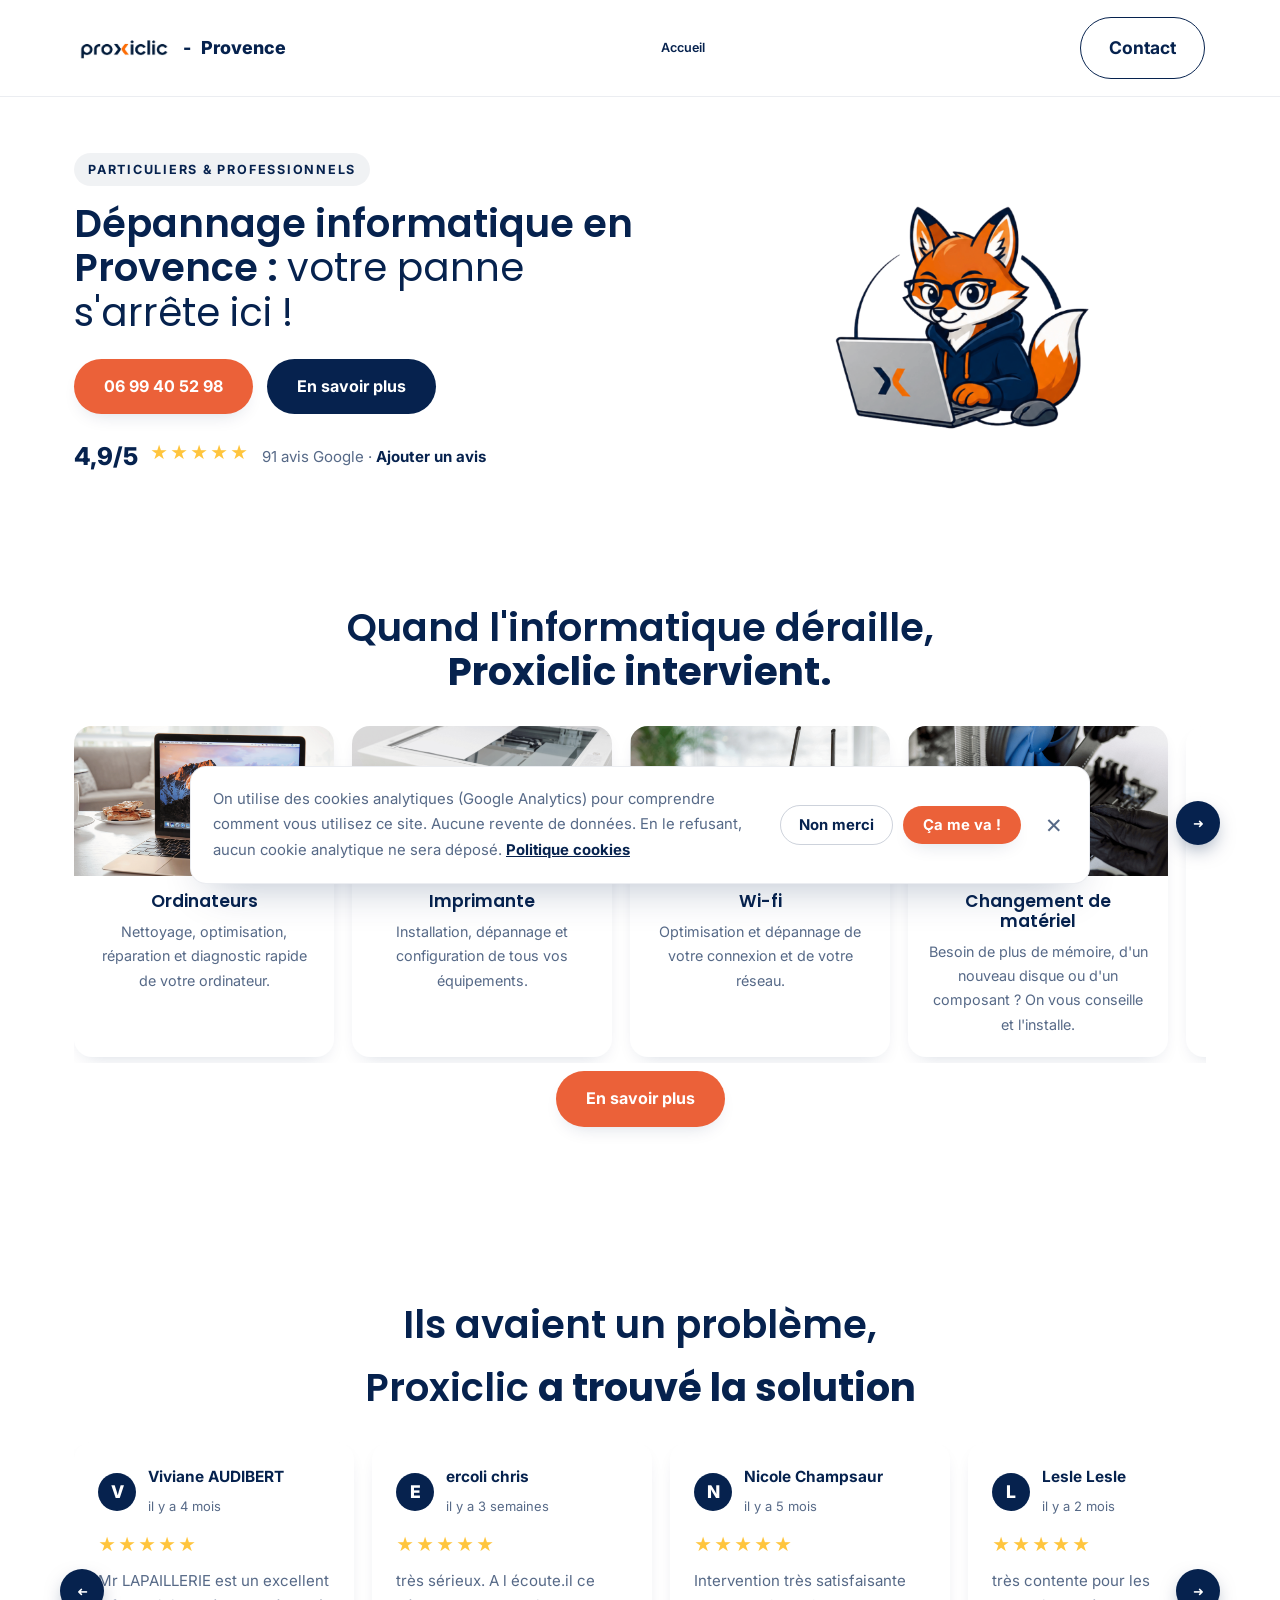
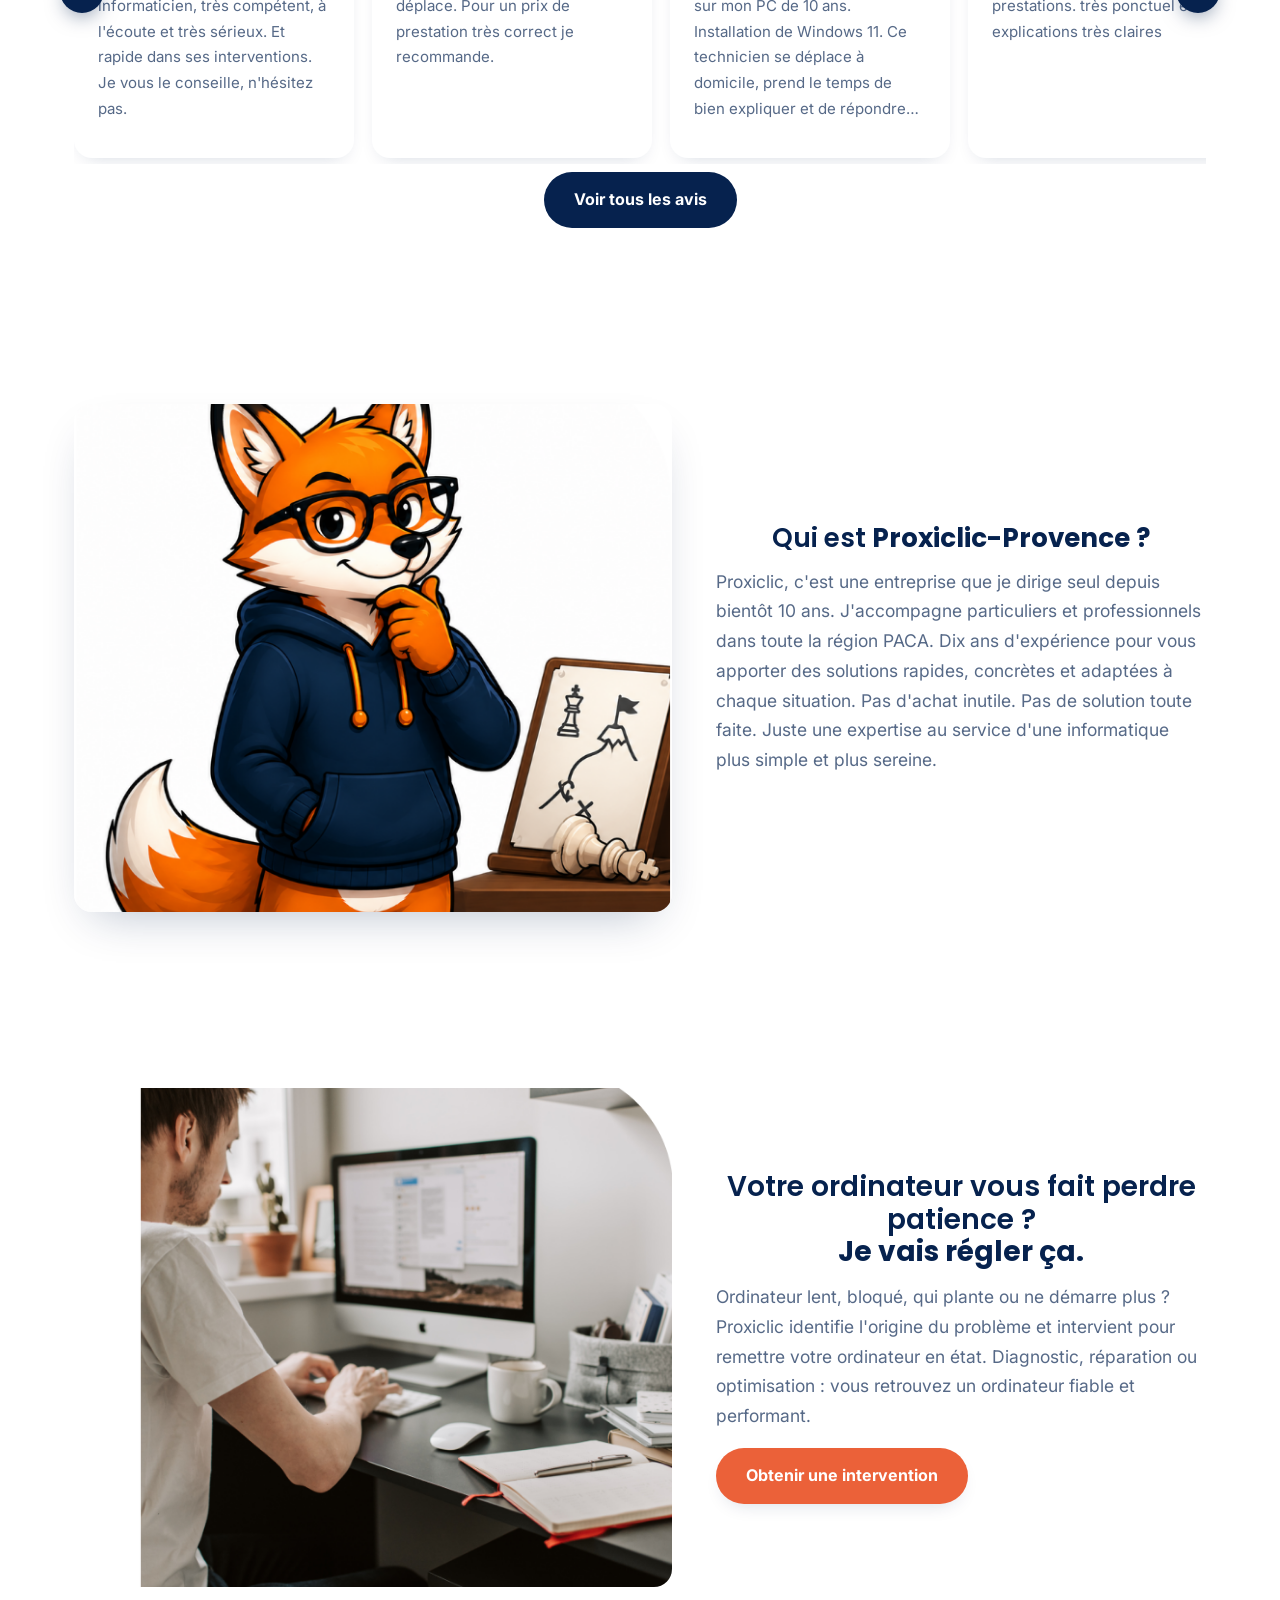
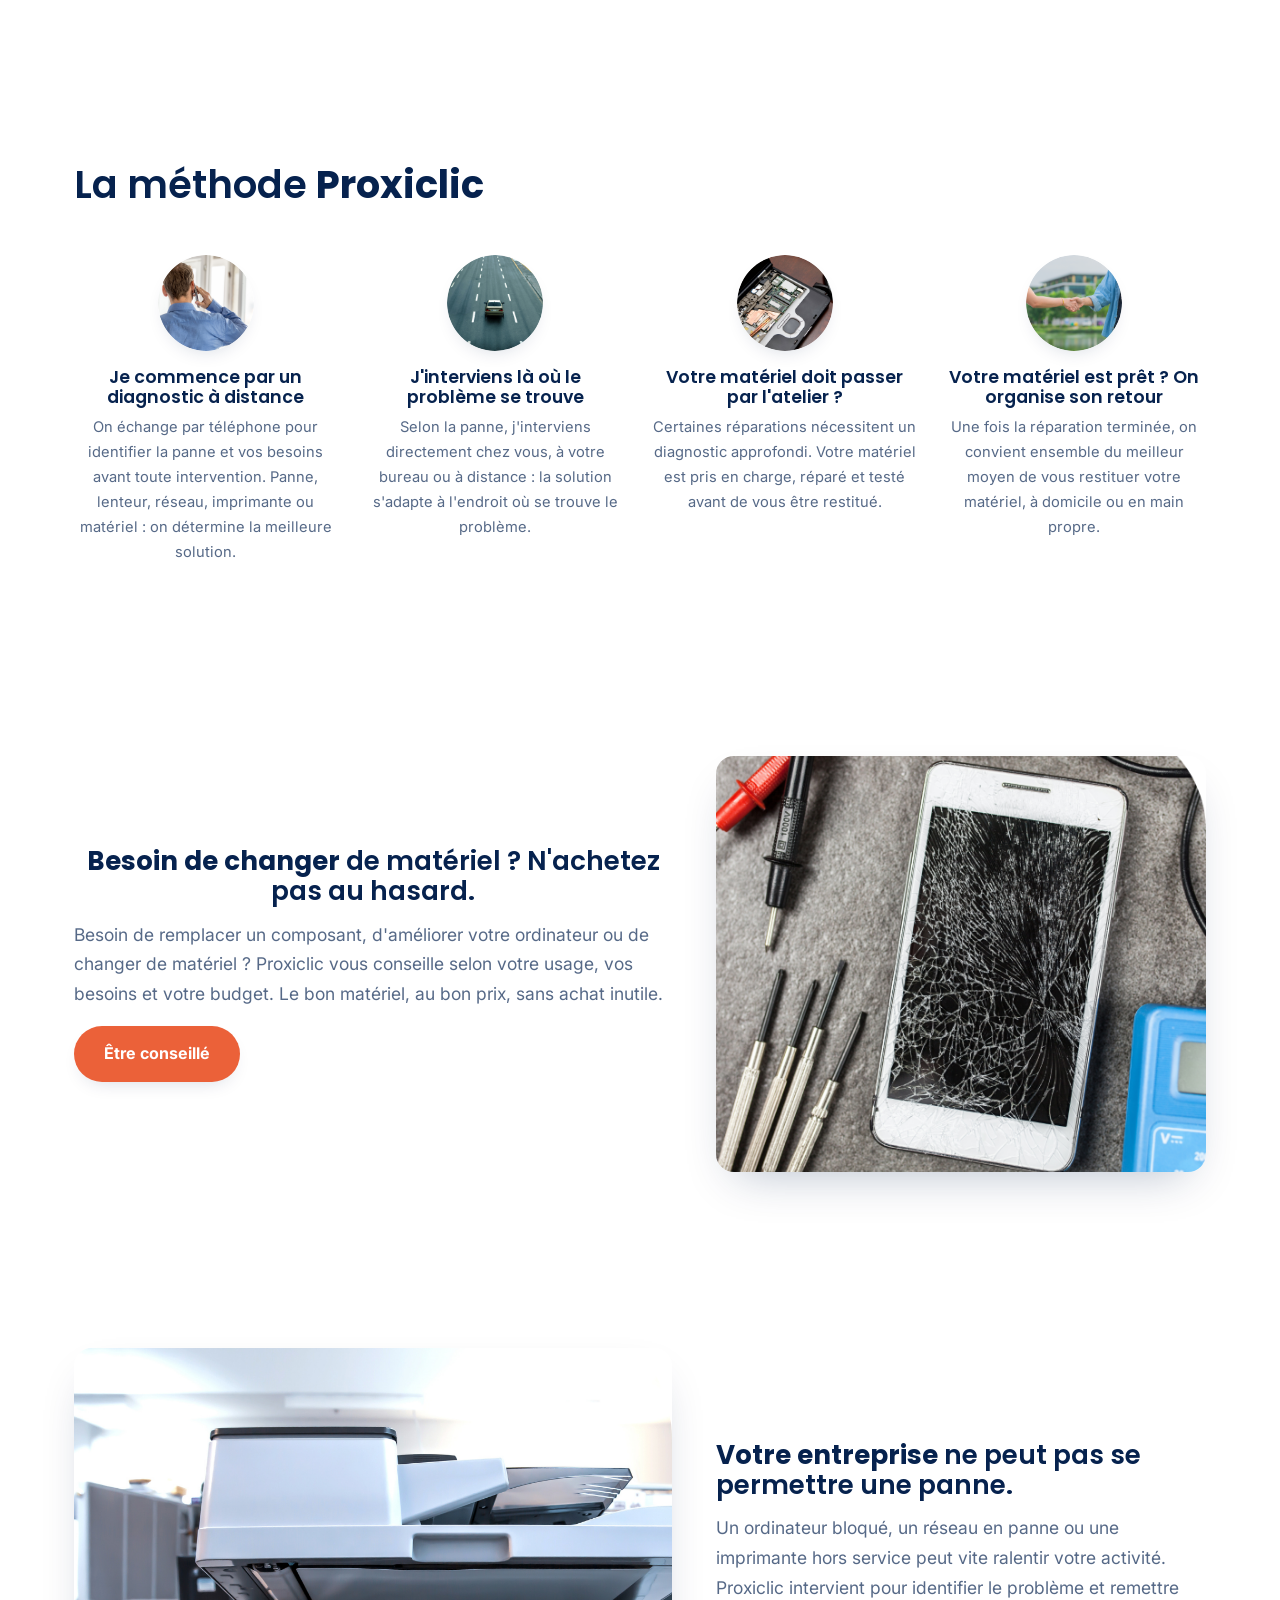
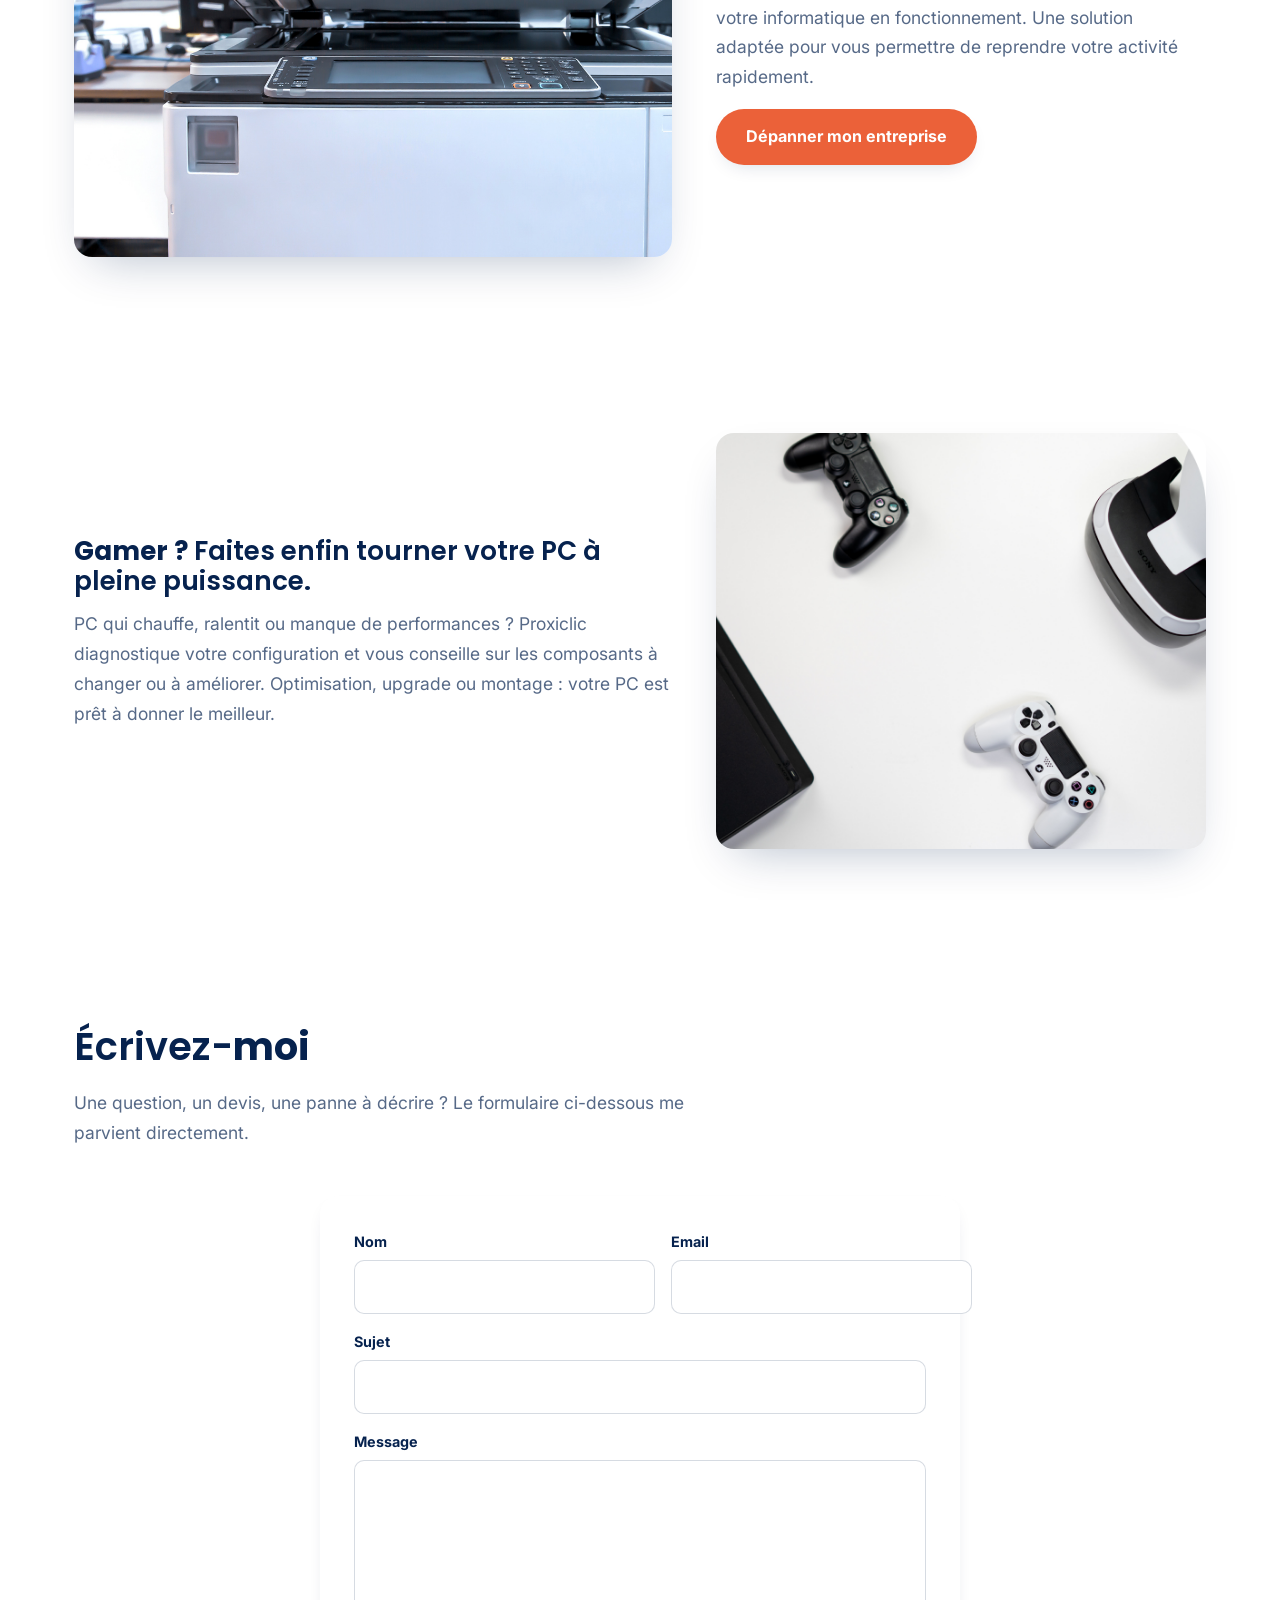
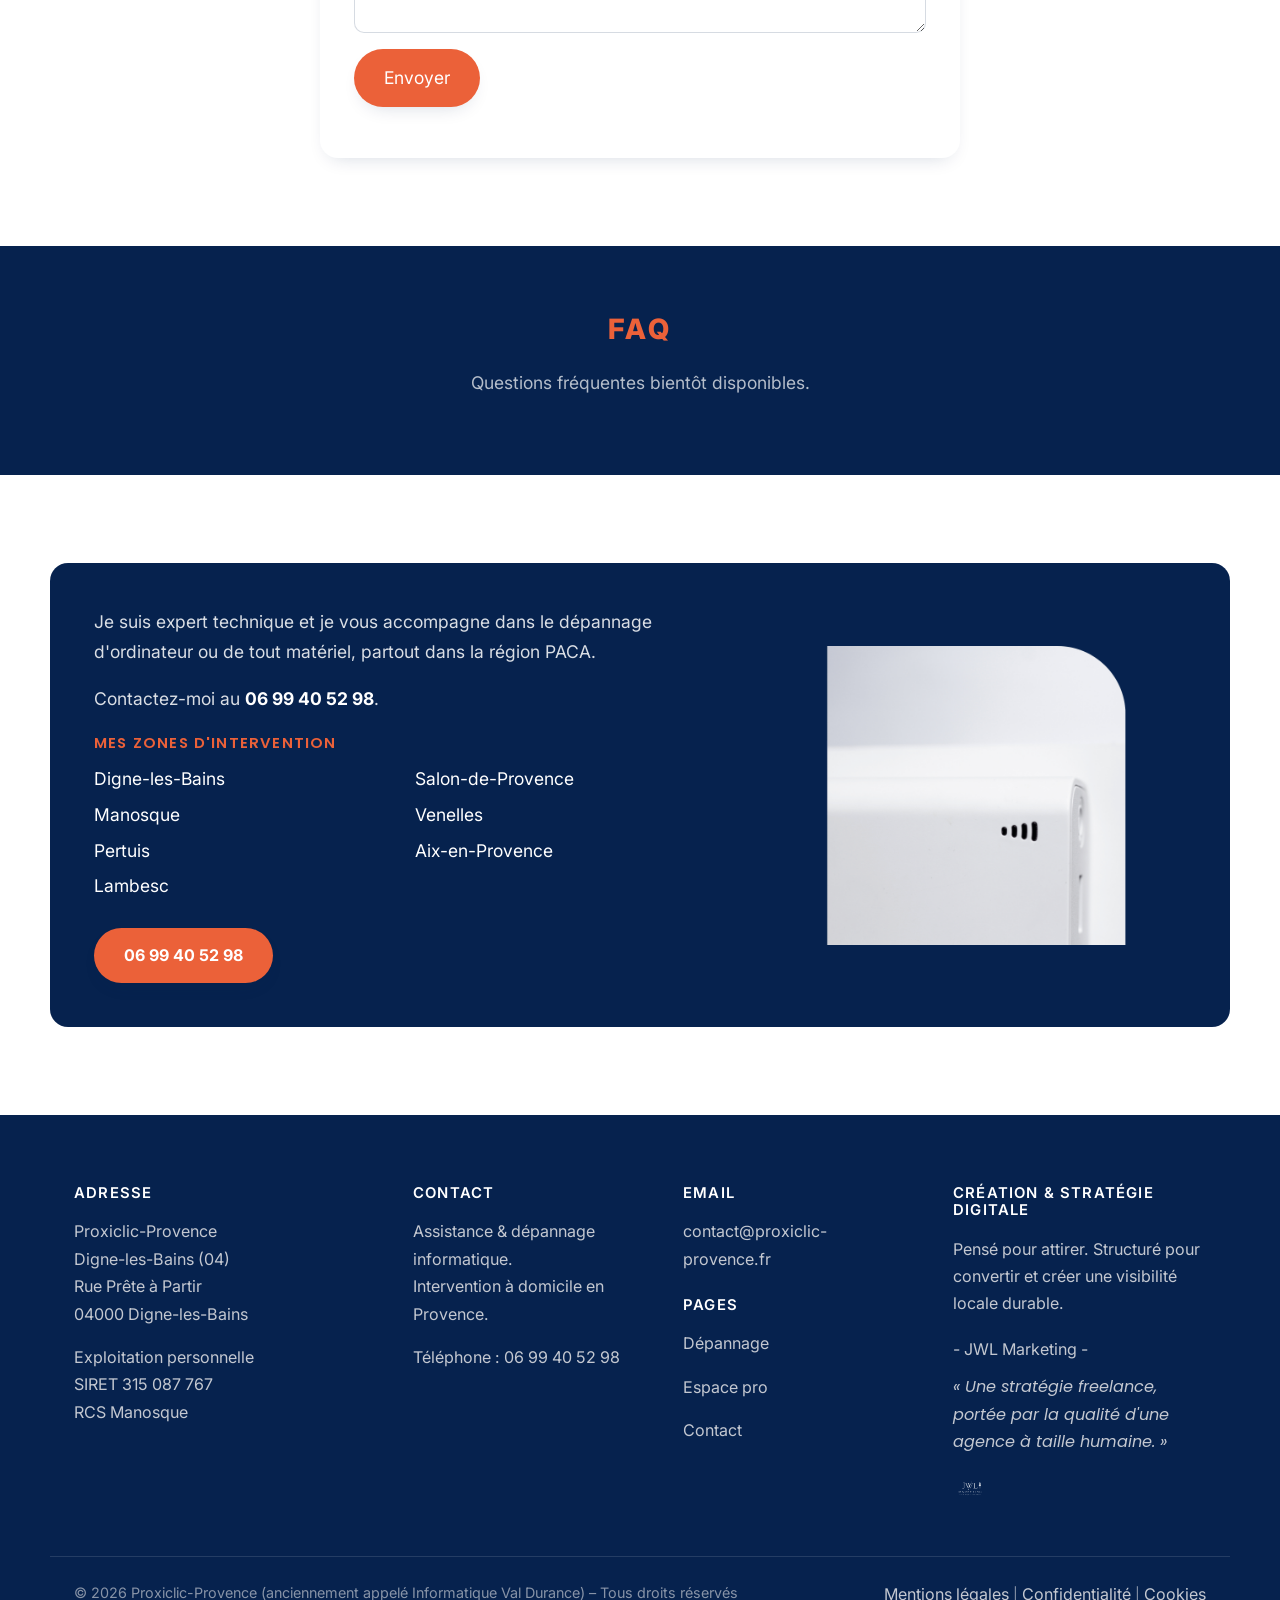
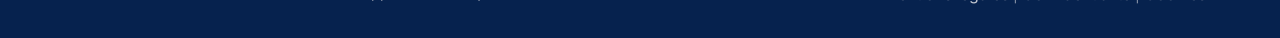
==== index.html @ d2b950e1 "Corrige les balises center/stong cassees en CSS valide, garde le centrage voulu, centre le titre ser" ====
<!doctype html>
<html lang="fr">
<head>
<meta charset="UTF-8">
<meta name="viewport" content="width=device-width, initial-scale=1">
<base href="/">
<title>Proxiclic-Provence | Assistance & dépannage informatique à Digne-les-Bains (04)</title>
<meta name="description" content="Assistance informatique à domicile à Digne-les-Bains et dans les Alpes-de-Haute-Provence. Dépannage, maintenance, sécurité et accompagnement pour particuliers, seniors et professionnels.">
<link rel="canonical" href="https://www.proxiclic-provence.fr/">
<link rel="icon" href="assets/images/logo.webp">
<link rel="stylesheet" href="assets/css/style.css?v=8">
<meta property="og:title" content="Proxiclic-Provence — Assistance informatique à domicile, Digne-les-Bains">
<meta property="og:description" content="Dépannage, maintenance, sécurité numérique et accompagnement informatique à domicile en Alpes-de-Haute-Provence.">
<meta property="og:type" content="website">
<meta property="og:image" content="https://www.proxiclic-provence.fr/assets/images/assistance-informatique-digne-les-bains-1.png">
<script type="application/ld+json">
{
  "@context": "https://schema.org",
  "@type": "LocalBusiness",
  "name": "Proxiclic-Provence",
  "image": "https://www.proxiclic-provence.fr/assets/images/proxixli-logo-digne-les-bains.jpeg",
  "telephone": "+33699405298",
  "email": "contact@proxiclic-provence.fr",
  "address": {
    "@type": "PostalAddress",
    "streetAddress": "Rue Prête à Partir",
    "addressLocality": "Digne-les-Bains",
    "postalCode": "04000",
    "addressCountry": "FR"
  },
  "areaServed": ["Digne-les-Bains", "Manosque", "Pertuis", "Lambesc", "Salon-de-Provence", "Venelles", "Aix-en-Provence"],
  "priceRange": "€€",
  "url": "https://www.proxiclic-provence.fr/"
}
</script>
</head>
<body>

<header class="site-header header-minimal">
  <div class="bar">
    <a href="" class="brand">
      <img src="assets/images/proxixli-logo-digne-les-bains.jpeg" alt="Logo Proxiclic-Provence">
      <span> - </span>
      <span>Provence</span>
    </a>
    <nav class="main-nav">
      <a href="">Accueil</a>
    </nav>
    <div class="header-actions">
      <a href="/#contact" class="btn btn-outline">Contact</a>
      <button class="nav-toggle" aria-label="Ouvrir le menu" aria-expanded="false">☰</button>
    </div>
  </div>
</header>

<main>

  <!-- ===== HERO ===== -->
  <section class="hero-nouveau">
    <div class="container hero-grid-v2">
      <div>
        <span class="eyebrow">Particuliers & Professionnels</span>
        <h1>Dépannage informatique en Provence : <span class="poids-leger">votre panne s'arrête ici !</span></h1>
        <div class="hero-actions-v2">
          <a href="tel:0699405298" class="btn-orange">06 99 40 52 98</a>
          <a href="#services" class="btn-marine">En savoir plus</a>
        </div>
        <div class="avis-note avis-note-hero">
          <span class="avis-note-chiffre">4,9/5</span>
          <span class="avis-etoiles">★★★★★</span>
          <span class="avis-note-detail">91 avis Google · <a href="http://licence.jwl-marketing.fr/api/temp/proxiclic/redirects/gmb/" target="_blank" rel="noopener">Ajouter un avis</a></span>
        </div>
      </div>
      <div class="hero-mascotte">
        <img src="assets/images/mascotte-renard.png" alt="Mascotte Proxiclic-Provence, votre assistant informatique">
      </div>
    </div>
  </section>

  <!-- ===== SERVICES SLIDER ===== -->
  <section class="section" id="services">
    <div class="container">
      <div class="section-head section-head-centre">
        <h2>Quand l'informatique déraille,<br><strong>Proxiclic intervient.</strong></h2>
      </div>
      <div class="services-slider-wrap">
        <div class="services-slider" id="servicesSlider">
          <div class="service-card">
            <img src="assets/images/service-ordinateurs.png" alt="Réparation d'ordinateurs">
            <div class="service-card-body">
              <h3>Ordinateurs</h3>
              <p>Nettoyage, optimisation, réparation et diagnostic rapide de votre ordinateur.</p>
            </div>
          </div>
          <div class="service-card">
            <img src="assets/images/service-imprimante.png" alt="Installation d'imprimante">
            <div class="service-card-body">
              <h3>Imprimante</h3>
              <p>Installation, dépannage et configuration de tous vos équipements.</p>
            </div>
          </div>
          <div class="service-card">
            <img src="assets/images/service-wifi.png" alt="Configuration Wifi">
            <div class="service-card-body">
              <h3>Wi-fi</h3>
              <p>Optimisation et dépannage de votre connexion et de votre réseau.</p>
            </div>
          </div>
          <div class="service-card">
            <img src="assets/images/service-changement-materiel.png" alt="Changement de composants">
            <div class="service-card-body">
              <h3>Changement de matériel</h3>
              <p>Besoin de plus de mémoire, d'un nouveau disque ou d'un composant ? On vous conseille et l'installe.</p>
            </div>
          </div>
          <div class="service-card">
            <img src="assets/images/service-vente-materiel.png" alt="Vente de matériel">
            <div class="service-card-body">
              <h3>Vente de matériel</h3>
              <p>PC prêts à l'emploi ou configurations sur mesure selon vos besoins et votre budget.</p>
            </div>
          </div>
          <div class="service-card">
            <img src="assets/images/service-maintenance.png" alt="Maintenance informatique">
            <div class="service-card-body">
              <h3>Maintenance</h3>
              <p>Assistance rapide à distance ou à domicile pour sécuriser et gérer vos équipements.</p>
            </div>
          </div>
        </div>
        <button class="slider-arrow next" type="button" aria-label="Voir plus de services">➜</button>
      </div>
      <div class="section-cta-centre">
        <a href="/#contact" class="btn-orange">En savoir plus</a>
      </div>
    </div>
  </section>

  <!-- ===== AVIS GOOGLE ===== -->
  <section class="section alt">
    <div class="container">
      <div class="section-head section-head-centre">
        <h2>Ils avaient un problème,</h2>
        <h2>Proxiclic <strong>a trouvé la solution</strong></h2>
      </div>
      <div class="avis-slider-wrap">
        <button class="avis-arrow prev" type="button" aria-label="Avis précédents">➜</button>
        <div class="avis-slider" id="avisSlider">
          <div class="avis-card">
            <div class="avis-entete">
              <div class="avis-avatar">V</div>
              <div><strong>Viviane AUDIBERT</strong><span>il y a 4 mois</span></div>
            </div>
            <div class="avis-etoiles">★★★★★</div>
<p>Mr LAPAILLERIE est un excellent informaticien, très compétent, à l'écoute et très sérieux. Et rapide dans ses interventions. Je vous le conseille, n'hésitez pas.</p>
          </div>
          <div class="avis-card">
            <div class="avis-entete">
              <div class="avis-avatar">E</div>
              <div><strong>ercoli chris</strong><span>il y a 3 semaines</span></div>
            </div>
            <div class="avis-etoiles">★★★★★</div>
<p>très sérieux. A l écoute.il ce déplace. Pour un prix de prestation très correct je recommande.</p>
          </div>
          <div class="avis-card">
            <div class="avis-entete">
              <div class="avis-avatar">N</div>
              <div><strong>Nicole Champsaur</strong><span>il y a 5 mois</span></div>
            </div>
            <div class="avis-etoiles">★★★★★</div>
<p>Intervention très satisfaisante sur mon PC de 10 ans. Installation de Windows 11. Ce technicien se déplace à domicile, prend le temps de bien expliquer et de répondre avec amabilité à toutes les questions posées.</p>
          </div>
          <div class="avis-card">
            <div class="avis-entete">
              <div class="avis-avatar">L</div>
              <div><strong>Lesle Lesle</strong><span>il y a 2 mois</span></div>
            </div>
            <div class="avis-etoiles">★★★★★</div>
<p>très contente pour les prestations. très ponctuel et les explications très claires</p>
          </div>
          <div class="avis-card">
            <div class="avis-entete">
              <div class="avis-avatar">M</div>
              <div><strong>mariaud bernard</strong><span>il y a 8 mois</span></div>
            </div>
            <div class="avis-etoiles">★★★★☆</div>
<p>Intervention rapide suite à mon appel pour transférer les informations de notre ancien ordinateur sur le nouveau. A l'écoute sur nos questions avec des réponses simples. Efficacité et gentillesse. Merci</p>
          </div>
          <div class="avis-card">
            <div class="avis-entete">
              <div class="avis-avatar">K</div>
              <div><strong>Kathy Laurence</strong><span>il y a 10 mois</span></div>
            </div>
            <div class="avis-etoiles">★★★★★</div>
<p>Excellent informaticien qui a libéré mon ordinateur tellement plein qu'il ne fonctionnait plus !</p>
          </div>
          <div class="avis-card">
            <div class="avis-entete">
              <div class="avis-avatar">P</div>
              <div><strong>Patricia Landolfini</strong><span>il y a 10 mois</span></div>
            </div>
            <div class="avis-etoiles">★★★★★</div>
<p>Personne aimable, calme et efficace. A l'écoute, qui prend le temps d'expliquer</p>
          </div>
          <div class="avis-card">
            <div class="avis-entete">
              <div class="avis-avatar">V</div>
              <div><strong>Viviane Sappa</strong><span>il y a un an</span></div>
            </div>
            <div class="avis-etoiles">★★★★★</div>
<p>Technicien sans aucun doute. Personne très sérieuse qui a solutionné mon problème dans la semaine surtout en n'étant pas sur Digne. Après reprise du matériel</p>
          </div>
          <div class="avis-card">
            <div class="avis-entete">
              <div class="avis-avatar">P</div>
              <div><strong>patrick agli</strong><span>il y a 2 mois</span></div>
            </div>
            <div class="avis-etoiles">★★★★★</div>
<p>Toujours réactif à la vitesse du net y compris pour de l'impossible MERCI</p>
          </div>
          <div class="avis-card">
            <div class="avis-entete">
              <div class="avis-avatar">D</div>
              <div><strong>Daniel LAMBLE</strong><span>il y a 6 mois</span></div>
            </div>
            <div class="avis-etoiles">★★★★★</div>
<p>Tres bon contact et competence je recommande cette entreprise</p>
          </div>
          <div class="avis-card">
            <div class="avis-entete">
              <div class="avis-avatar">C</div>
              <div><strong>claude bon</strong><span>il y a un an</span></div>
            </div>
            <div class="avis-etoiles">★★★★★</div>
<p>Vraiment très utile de connaître ce réparateur informatique. La reconfiguration parfaite de mon pc portable système et données m'a évité l'achat d'un appareil</p>
          </div>
          <div class="avis-card">
            <div class="avis-entete">
              <div class="avis-avatar">C</div>
              <div><strong>Christiane Dalzo</strong><span>il y a 9 mois</span></div>
            </div>
            <div class="avis-etoiles">★★★★★</div>
<p>Très bon technicien, sérieux, qui a réparé mon PC, et qui surtout sait expliquer de façon claire et simple le fonctionnement des applications. Je recommande</p>
          </div>
          <div class="avis-card">
            <div class="avis-entete">
              <div class="avis-avatar">C</div>
              <div><strong>Claude Gastinel</strong><span>il y a 10 mois</span></div>
            </div>
            <div class="avis-etoiles">★★★★★</div>
<p>ce technicien est une personne très sympathique, qui explique bien les choses et surtout qui arrive à trouver le problème que personne ne pouvait résoudre. Je recommande +++.</p>
          </div>
          <div class="avis-card">
            <div class="avis-entete">
              <div class="avis-avatar">C</div>
              <div><strong>Christian Gilbert</strong><span>il y a 11 mois</span></div>
            </div>
            <div class="avis-etoiles">★★★★★</div>
<p>Service personnalisé. Bien adapté à nos besoins/nos connaissances. Tarif compétitif. Délais normaux. Respect du calendrier établi lors de la 1er visite.</p>
          </div>
          <div class="avis-card">
            <div class="avis-entete">
              <div class="avis-avatar">P</div>
              <div><strong>Prat Nicolas</strong><span>il y a un an</span></div>
            </div>
            <div class="avis-etoiles">★★★★★</div>
<p>Intervention rapide. Personne agréable, rigoureuse et professionnelle. Intervention qui a permis de résoudre mon problème informatique. je recommande vivement ce professionnel.</p>
          </div>
          <div class="avis-card">
            <div class="avis-entete">
              <div class="avis-avatar">M</div>
              <div><strong>Monique Ferricelli</strong><span>il y a 7 mois</span></div>
            </div>
            <div class="avis-etoiles">★★★★★</div>
<p>tres bon tecnitien et tres serrieur je ne manquerai pas de rappeler des que j'ai besoin de ce monsieur pour mes dépanages</p>
          </div>
          <div class="avis-card">
            <div class="avis-entete">
              <div class="avis-avatar">C</div>
              <div><strong>COEUR LAVANDE</strong><span>il y a 2 ans</span></div>
            </div>
            <div class="avis-etoiles">★★★★★</div>
<p>Un commerçant local très disponible envers ses clients. Nous sommes très heureux de pouvoir travailler avec cette entreprise.</p>
          </div>
          <div class="avis-card">
            <div class="avis-entete">
              <div class="avis-avatar">P</div>
              <div><strong>Pierre C</strong><span>il y a un an</span></div>
            </div>
            <div class="avis-etoiles">★★★★★</div>
<p>M. Lapaillerie m'a secouru avec célérité bien que j'habite à quelque distance de Digne, à la montagne. Je n'hésiterai pas à faire à nouveau appel à lui si la</p>
          </div>
          <div class="avis-card">
            <div class="avis-entete">
              <div class="avis-avatar">L</div>
              <div><strong>laetitia ben</strong><span>il y a 2 ans</span></div>
            </div>
            <div class="avis-etoiles">★★★★★</div>
<p>Nous sommes entièrement satisfaits d'avoir fait appel à cette entreprise, en la personne de Mr. Lapaillerie D. Sa prestation a été rapide, efficace, répondant</p>
          </div>
          <div class="avis-card">
            <div class="avis-entete">
              <div class="avis-avatar">H</div>
              <div><strong>Henri Damia</strong><span>il y a 5 ans</span></div>
            </div>
            <div class="avis-etoiles">★★★★★</div>
<p>Professionnel réactif, compétent et rapide dans ses interventions. Il suit son dossier jusqu'au bout. Ses explications sont claires, efficaces.</p>
          </div>
          <div class="avis-card">
            <div class="avis-entete">
              <div class="avis-avatar">J</div>
              <div><strong>Joelle Autheman</strong><span>il y a 9 mois</span></div>
            </div>
            <div class="avis-etoiles">★★★★★</div>
<p>Très bon informaticien calme efficace a l'écoute ayant a cœur de solutionner le problème je recommande</p>
          </div>
          <div class="avis-card">
            <div class="avis-entete">
              <div class="avis-avatar">V</div>
              <div><strong>Vivi</strong><span>il y a un an</span></div>
            </div>
            <div class="avis-etoiles">★★★★★</div>
<p>Explications claires et précises pour la mise en service de mon ordinateur, je suis satisfaite de l'intervention, il a su répondre à mes questions avec professionnalisme, je conseille sans problème.</p>
          </div>
          <div class="avis-card">
            <div class="avis-entete">
              <div class="avis-avatar">G</div>
              <div><strong>Gael Castelin</strong><span>il y a un an</span></div>
            </div>
            <div class="avis-etoiles">★★★★★</div>
<p>Personne ayant le cœur de vous secourir avant toute chose, honnête et droit. Agréable, très sérieux à la fois. Du bonheur.</p>
          </div>
          <div class="avis-card">
            <div class="avis-entete">
              <div class="avis-avatar">H</div>
              <div><strong>Helene Gastaud</strong><span>il y a 2 ans</span></div>
            </div>
            <div class="avis-etoiles">★★★★★</div>
<p>Monsieur LAPAILLERIE est de très bon conseil et a cherché la meilleur solution pour remettre en marche mon ordinateur fixe même si il était dépassé. Le travail</p>
          </div>
          <div class="avis-card">
            <div class="avis-entete">
              <div class="avis-avatar">D</div>
              <div><strong>denis bonifay</strong><span>il y a 3 ans</span></div>
            </div>
            <div class="avis-etoiles">★★★★★</div>
<p>C'est clair, précis et ce monsieur est très réactif; On apprécie d'autant plus que lorsque on fait appel à ses services c'est que nous sommes dans la galère. J'ai fait appel à ses services plusieurs fois et je n'ai jamais été déçu.</p>
          </div>
          <div class="avis-card">
            <div class="avis-entete">
              <div class="avis-avatar">A</div>
              <div><strong>annie desquiret</strong><span>il y a 3 ans</span></div>
            </div>
            <div class="avis-etoiles">★★★★★</div>
<p>très très sérieux et compétent. A l'écoute de nos problèmes et prend vraiment le temps pour nous expliquer. Un petit plus très sympa</p>
          </div>
          <div class="avis-card">
            <div class="avis-entete">
              <div class="avis-avatar">D</div>
              <div><strong>dominique richard</strong><span>il y a 2 ans</span></div>
            </div>
            <div class="avis-etoiles">★★★★★</div>
<p>personne à l'écoute et très compétente pour avoir remis Mon iMac : ordi Apple en état de marche malgré l'ancienneté</p>
          </div>
          <div class="avis-card">
            <div class="avis-entete">
              <div class="avis-avatar">Z</div>
              <div><strong>zoe rey</strong><span>il y a 2 ans</span></div>
            </div>
            <div class="avis-etoiles">★★★★★</div>
<p>Monsieur Lapaillerie est très sympathique et de bon conseil, répond rapidement et est s'adapte complètement à nous. Service très rapide et de bonne qualité, je recommande !</p>
          </div>
          <div class="avis-card">
            <div class="avis-entete">
              <div class="avis-avatar">M</div>
              <div><strong>Misschris</strong><span>il y a 2 ans</span></div>
            </div>
            <div class="avis-etoiles">★★★★★</div>
<p>bonjour, je suis ravie de la réparation de mon pc portable, monsieur lapaillerie Didier est très sérieux et honnête, rapide, prix raisonnable. je vous le recommande vivement.</p>
          </div>
          <div class="avis-card">
            <div class="avis-entete">
              <div class="avis-avatar">J</div>
              <div><strong>Jean-Marc Vasseur</strong><span>il y a 3 ans</span></div>
            </div>
            <div class="avis-etoiles">★★★★☆</div>
<p>Suite à une panne sur mon ordinateur packard bell, j'ai fait appel à informatique val durance. L'intervention a été rapide, efficace et professionnelle. j'ai pu</p>
          </div>
          <div class="avis-card">
            <div class="avis-entete">
              <div class="avis-avatar">C</div>
              <div><strong>C C</strong><span>il y a 4 ans</span></div>
            </div>
            <div class="avis-etoiles">★★★★☆</div>
<p>Très satisfaite de l'intervention, de l'achat et des conseils de ce prestataire qui a été très réactif et disponible afin de me permettre le remplacement de mon</p>
          </div>
          <div class="avis-card">
            <div class="avis-entete">
              <div class="avis-avatar">H</div>
              <div><strong>Hugo Zwinnen</strong><span>il y a 2 ans</span></div>
            </div>
            <div class="avis-etoiles">★★★★★</div>
<p>Enfin une explication claire, très utile. Je donne 9,9 sur 10 ! Pourquoi pas 10/10 ? Le 0,1 de moins, c'est parce que j'ai dû payer.</p>
          </div>
          <div class="avis-card">
            <div class="avis-entete">
              <div class="avis-avatar">C</div>
              <div><strong>Claude Ranchon</strong><span>il y a 4 ans</span></div>
            </div>
            <div class="avis-etoiles">★★★★★</div>
<p>M. Lapaillerie est intervenu en urgence sur un problème de box. Puis, sur ma demande, m'a conseillée pour mon ordinateur vieillissant qui ramait beaucoup. Dans</p>
          </div>
          <div class="avis-card">
            <div class="avis-entete">
              <div class="avis-avatar">A</div>
              <div><strong>André Poggio</strong><span>il y a un an</span></div>
            </div>
            <div class="avis-etoiles">★★★★★</div>
<p>intervention rapide, à l'écoute du client... je suis très satisfait d'avoir fait appel à M. Lapaillerie</p>
          </div>
          <div class="avis-card">
            <div class="avis-entete">
              <div class="avis-avatar">B</div>
              <div><strong>Bernard Nabot</strong><span>il y a 2 ans</span></div>
            </div>
            <div class="avis-etoiles">★★★★★</div>
<p>Ses qualités relationnelles indéniables, ses conseils éclairés et ses aptitudes à débloquer des situations difficiles font que je ne peux que me louer des services de Mr Lapaillerie</p>
          </div>
          <div class="avis-card">
            <div class="avis-entete">
              <div class="avis-avatar">L</div>
              <div><strong>Léna Sidhoum</strong><span>il y a 7 ans</span></div>
            </div>
            <div class="avis-etoiles">★★★★★</div>
<p>Dépannage rapide et efficace. Ce monsieur connaît très bien son métier en plus d'être sympathique. Je recommande vivement pour les particuliers et les pros.</p>
          </div>
          <div class="avis-card">
            <div class="avis-entete">
              <div class="avis-avatar">G</div>
              <div><strong>guillemin florian</strong><span>il y a 5 ans</span></div>
            </div>
            <div class="avis-etoiles">★★★★★</div>
<p>Bonjour j'ai eu a faire ce monsieur plusieurs fois pour 2 pc gamers ! au top au si bien au niveau qualité prix que pour le reste très gentil courtois prend le temps d'expliqué très réactive quand on a besoin ce monsieur au top je recommande 1000 fois</p>
          </div>
          <div class="avis-card">
            <div class="avis-entete">
              <div class="avis-avatar">H</div>
              <div><strong>Hubert GUILLOT</strong><span>il y a 2 ans</span></div>
            </div>
            <div class="avis-etoiles">★★★★★</div>
<p>M.LAPAILLERIE est très professionnel, a l'écoute de ses clients, disponible rapidement et pratique des prix corrects</p>
          </div>
          <div class="avis-card">
            <div class="avis-entete">
              <div class="avis-avatar">A</div>
              <div><strong>A2 Protect</strong><span>il y a 4 ans</span></div>
            </div>
            <div class="avis-etoiles">★★★★★</div>
<p>Excellente prise en charge, service de qualité et rapide ce qui est très appréciable pour un ordinateur à usage professionnel. Je recommande vivement.</p>
          </div>
          <div class="avis-card">
            <div class="avis-entete">
              <div class="avis-avatar">P</div>
              <div><strong>pat saf</strong><span>il y a 2 ans</span></div>
            </div>
            <div class="avis-etoiles">★★★★☆</div>
<p>Très bon informaticien, disponible très vite, très à l'écoute. Se déplace au domicile.</p>
          </div>
          <div class="avis-card">
            <div class="avis-entete">
              <div class="avis-avatar">C</div>
              <div><strong>claude bushing</strong><span>il y a 3 ans</span></div>
            </div>
            <div class="avis-etoiles">★★★★★</div>
<p>La mise au point de mon informatique a été très réussi les explications ont été accueillis très favorablement. Intervention des meilleurs.</p>
          </div>
          <div class="avis-card">
            <div class="avis-entete">
              <div class="avis-avatar">S</div>
              <div><strong>Simonne Buhot</strong><span>il y a un an</span></div>
            </div>
            <div class="avis-etoiles">★★★★★</div>
<p>Mr Lapaillerie est quelqu'un de très réactif et sérieux. Je recommande 👍</p>
          </div>
          <div class="avis-card">
            <div class="avis-entete">
              <div class="avis-avatar">A</div>
              <div><strong>Aurélien Miller</strong><span>il y a 4 ans</span></div>
            </div>
            <div class="avis-etoiles">★★★★★</div>
<p>Professionnel, rapide, à l'écoute, de très bon conseil et sympathique. Nous dirige très bien.</p>
          </div>
          <div class="avis-card">
            <div class="avis-entete">
              <div class="avis-avatar">R</div>
              <div><strong>Roselyne FITE</strong><span>il y a 4 ans</span></div>
            </div>
            <div class="avis-etoiles">★★★★★</div>
<p>Très professionnel, honnête, travail soigné et rapide. Prix très raisonnable. Qui plus est très sympathique.</p>
          </div>
          <div class="avis-card">
            <div class="avis-entete">
              <div class="avis-avatar">M</div>
              <div><strong>Monique Arbaud</strong><span>il y a 3 ans</span></div>
            </div>
            <div class="avis-etoiles">★★★★★</div>
<p>Très satisfaite. Compétence, amabilité, patience. Expérience de dépannage parfaite. Je recommande.</p>
          </div>
          <div class="avis-card">
            <div class="avis-entete">
              <div class="avis-avatar">M</div>
              <div><strong>Max Eymard</strong><span>il y a 4 ans</span></div>
            </div>
            <div class="avis-etoiles">★★★★★</div>
<p>Prise en charge rapide et efficace du problème informatique. Excellent contact et conseils avisés. Je recommande !</p>
          </div>
          <div class="avis-card">
            <div class="avis-entete">
              <div class="avis-avatar">M</div>
              <div><strong>marie-jose coulet</strong><span>il y a 2 ans</span></div>
            </div>
            <div class="avis-etoiles">★★★★★</div>
<p>dépannage rapide et consciencieux. conseils sur des applications non maîtrisées. bravo et merci.</p>
          </div>
          <div class="avis-card">
            <div class="avis-entete">
              <div class="avis-avatar">A</div>
              <div><strong>AYER Brigitte</strong><span>il y a 3 ans</span></div>
            </div>
            <div class="avis-etoiles">★★★★★</div>
<p>Prestation très satisfaisante. A l'écoute de vos besoins. Très bon conseilleur</p>
          </div>
          <div class="avis-card">
            <div class="avis-entete">
              <div class="avis-avatar">P</div>
              <div><strong>Pauline Vincent</strong><span>il y a 4 ans</span></div>
            </div>
            <div class="avis-etoiles">★★★★★</div>
<p>J'ai beaucoup apprécié son approche appropriée à ma pratique de bureautique. Pertinent, efficace et à l'écoute, je recommande ce professionnel.</p>
          </div>
          <div class="avis-card">
            <div class="avis-entete">
              <div class="avis-avatar">A</div>
              <div><strong>Alixia Szn</strong><span>il y a 5 ans</span></div>
            </div>
            <div class="avis-etoiles">★★★★★</div>
<p>Très bon informaticien, je le recommande fortement, très bon rapport qualité prix, et le plus il se déplace à domicile si vous n'avez pas le permis ou si vous pouvez pas vous déplacé</p>
          </div>
          <div class="avis-card">
            <div class="avis-entete">
              <div class="avis-avatar">P</div>
              <div><strong>Pierre Martin</strong><span>il y a 4 ans</span></div>
            </div>
            <div class="avis-etoiles">★★★★★</div>
<p>Excellent accueil. Intervention rapide à domicile. Professionnel compétant, efficace et sympathique.</p>
          </div>
          <div class="avis-card">
            <div class="avis-entete">
              <div class="avis-avatar">S</div>
              <div><strong>stephanie couchenet</strong><span>il y a 7 ans</span></div>
            </div>
            <div class="avis-etoiles">★★★★★</div>
<p>Personne très compétente et réactive pour mon dépannage informatique m'a remis a neuf mon ordi avec en prime pleins de petits conseils et astuces personne très pédagogue.</p>
          </div>
          <div class="avis-card">
            <div class="avis-entete">
              <div class="avis-avatar">L</div>
              <div><strong>Louis RANCHON</strong><span>il y a 4 ans</span></div>
            </div>
            <div class="avis-etoiles">★★★★★</div>
<p>Le matériel fourni correspond à mes attentes. J'ai eu toutes les réponses aux nombreuses questions que j'ai posées. je recommande vivement ce spécialiste</p>
          </div>
          <div class="avis-card">
            <div class="avis-entete">
              <div class="avis-avatar">J</div>
              <div><strong>Julie Cadiere</strong><span>il y a 4 ans</span></div>
            </div>
            <div class="avis-etoiles">★★★★★</div>
<p>Très sympa, sérieux, a l'écoute, réactif et disponible, je recommande vivement !</p>
          </div>
          <div class="avis-card">
            <div class="avis-entete">
              <div class="avis-avatar">S</div>
              <div><strong>Sonia Ruiz</strong><span>il y a 11 mois</span></div>
            </div>
            <div class="avis-etoiles">★★★★★</div>
<p>Efficace et sérieux, je recommande.</p>
          </div>
          <div class="avis-card">
            <div class="avis-entete">
              <div class="avis-avatar">A</div>
              <div><strong>Anne-Sophie BOBAN</strong><span>il y a 3 ans</span></div>
            </div>
            <div class="avis-etoiles">★★★★★</div>
<p>Réparateur au top. Disponible, serviable, compétent. Je recommande.</p>
          </div>
          <div class="avis-card">
            <div class="avis-entete">
              <div class="avis-avatar">L</div>
              <div><strong>Les Ailes Jarlandines Club ULM Saint-Auban 04</strong><span>il y a 2 ans</span></div>
            </div>
            <div class="avis-etoiles">★★★★★</div>
<p>Personne hyper compétente qui nous facilite l'accès maintenant indispensable à l'informatique</p>
          </div>
          <div class="avis-card">
            <div class="avis-entete">
              <div class="avis-avatar">R</div>
              <div><strong>Roland Grac</strong><span>il y a 3 ans</span></div>
            </div>
            <div class="avis-etoiles">★★★★★</div>
<p>personne compétente, très professionnelle et très agréable a recommander</p>
          </div>
          <div class="avis-card">
            <div class="avis-entete">
              <div class="avis-avatar">A</div>
              <div><strong>Alban Donatelli</strong><span>il y a 4 ans</span></div>
            </div>
            <div class="avis-etoiles">★★★★★</div>
<p>Rapide et efficace. M'a très bien expliqué ce qu'il avait fait et pourquoi. Nickel</p>
          </div>
          <div class="avis-card">
            <div class="avis-entete">
              <div class="avis-avatar">A</div>
              <div><strong>Annie Poggio</strong><span>il y a 2 ans</span></div>
            </div>
            <div class="avis-etoiles">★★★★★</div>
<p>Très compétent avec des prix raisonnables</p>
          </div>
          <div class="avis-card">
            <div class="avis-entete">
              <div class="avis-avatar">D</div>
              <div><strong>dominique dubois</strong><span>il y a 2 mois</span></div>
            </div>
            <div class="avis-etoiles">★★★★★</div>
<p>exelente reactivité, bon matériel à l'achat, zero surprise, tres proffessionnel</p>
          </div>
          <div class="avis-card">
            <div class="avis-entete">
              <div class="avis-avatar">C</div>
              <div><strong>carole Beaumard</strong><span>il y a 3 ans</span></div>
            </div>
            <div class="avis-etoiles">★★★★★</div>
<p>Un grand merci pour votre intervention rapide, votre pédagogie et votre gentillesse</p>
          </div>
          <div class="avis-card">
            <div class="avis-entete">
              <div class="avis-avatar">M</div>
              <div><strong>Monique Cubier</strong><span>il y a 2 ans</span></div>
            </div>
            <div class="avis-etoiles">★★★★★</div>
<p>Très bons conseils dépannage rapide bonne assistance pour la mise en route</p>
          </div>
          <div class="avis-card">
            <div class="avis-entete">
              <div class="avis-avatar">V</div>
              <div><strong>Valentin NGARBAROUM</strong><span>il y a 3 ans</span></div>
            </div>
            <div class="avis-etoiles">★★★★★</div>
<p>Disponibilité et rapidité Professionnalisme +++ contact agréable,</p>
          </div>
          <div class="avis-card">
            <div class="avis-entete">
              <div class="avis-avatar">C</div>
              <div><strong>CLAUDE Rouchon</strong><span>il y a un an</span></div>
            </div>
            <div class="avis-etoiles">★★★★★</div>
<p>TRES COMPETANT TRES SYMPATHIQUE</p>
          </div>
          <div class="avis-card">
            <div class="avis-entete">
              <div class="avis-avatar">J</div>
              <div><strong>Jean Francois Verdejo</strong><span>il y a 4 ans</span></div>
            </div>
            <div class="avis-etoiles">★★★★★</div>
<p>Grande compétence accueil sympathique grande disponibilité</p>
          </div>
          <div class="avis-card">
            <div class="avis-entete">
              <div class="avis-avatar">L</div>
              <div><strong>Lalie *</strong><span>il y a 4 ans</span></div>
            </div>
            <div class="avis-etoiles">★★★★★</div>
<p>Très réactif et compétent. A recommander en cas de problème informatique.</p>
          </div>
          <div class="avis-card">
            <div class="avis-entete">
              <div class="avis-avatar">S</div>
              <div><strong>Solveig Morch</strong><span>il y a 4 ans</span></div>
            </div>
            <div class="avis-etoiles">★★★★★</div>
<p>Intervention rapide et efficace..... de bons conseills et une aide précieuse.</p>
          </div>
          <div class="avis-card">
            <div class="avis-entete">
              <div class="avis-avatar">J</div>
              <div><strong>Joelle Baras</strong><span>il y a un an</span></div>
            </div>
            <div class="avis-etoiles">★★★★★</div>
<p>Très bien. M'a bien aidé</p>
          </div>
          <div class="avis-card">
            <div class="avis-entete">
              <div class="avis-avatar">J</div>
              <div><strong>Joelle Crespi</strong><span>il y a un an</span></div>
            </div>
            <div class="avis-etoiles">★★★★★</div>
<p>très bien attentif</p>
          </div>
          <div class="avis-card">
            <div class="avis-entete">
              <div class="avis-avatar">M</div>
              <div><strong>Michel Doliveira</strong><span>il y a un an</span></div>
            </div>
            <div class="avis-etoiles">★★★★★</div>
<p>Efficace et rapide. A recommander.</p>
          </div>
          <div class="avis-card">
            <div class="avis-entete">
              <div class="avis-avatar">P</div>
              <div><strong>Patrick Grunberg</strong><span>il y a 9 mois</span></div>
            </div>
            <div class="avis-etoiles">★★★★★</div>
<p>A l'écoute..de bon conseils..prestation parfaitement réalisée</p>
          </div>
          <div class="avis-card">
            <div class="avis-entete">
              <div class="avis-avatar">J</div>
              <div><strong>Jean-michel Placier</strong><span>il y a un an</span></div>
            </div>
            <div class="avis-etoiles">★★★★★</div>
<p>Problème informatique traité rapidement. Compétence et disponibilité.</p>
          </div>
          <div class="avis-card">
            <div class="avis-entete">
              <div class="avis-avatar">F</div>
              <div><strong>francis bouvier</strong><span>il y a 4 ans</span></div>
            </div>
            <div class="avis-etoiles">★★★★★</div>
<p>convivialite de l'informaticien, rapidité, efficacité</p>
          </div>
          <div class="avis-card">
            <div class="avis-entete">
              <div class="avis-avatar">A</div>
              <div><strong>Alpes Feux</strong><span>il y a 3 ans</span></div>
            </div>
            <div class="avis-etoiles">★★★★★</div>
<p>Efficace, rapide et aimable</p>
          </div>
          <div class="avis-card">
            <div class="avis-entete">
              <div class="avis-avatar">P</div>
              <div><strong>Patrick Roubaud</strong><span>il y a un an</span></div>
            </div>
            <div class="avis-etoiles">★★★★★</div>
<p>Satisfait de la prestation.</p>
          </div>
          <div class="avis-card">
            <div class="avis-entete">
              <div class="avis-avatar">A</div>
              <div><strong>Audrey Charton</strong><span>il y a 4 ans</span></div>
            </div>
            <div class="avis-etoiles">★★★★★</div>
<p>Efficace, rapide et disponible 👌👍</p>
          </div>
          <div class="avis-card">
            <div class="avis-entete">
              <div class="avis-avatar">M</div>
              <div><strong>marie france lardez</strong><span>il y a 2 ans</span></div>
            </div>
            <div class="avis-etoiles">★★★★★</div>
<p>Dépannage efficace et rapide</p>
          </div>
          <div class="avis-card">
            <div class="avis-entete">
              <div class="avis-avatar">M</div>
              <div><strong>Manuela Angels</strong><span>il y a 4 mois</span></div>
            </div>
            <div class="avis-etoiles">★★★★★</div>
<p>Professionnel de l'informatique, compétent, sérieux et serviable. &quot;Rapport qualité&quot; sérieux. X.Robert.</p>
          </div>
          <div class="avis-card">
            <div class="avis-entete">
              <div class="avis-avatar">C</div>
              <div><strong>Carolina Bouc</strong><span>il y a 3 jours</span></div>
            </div>
            <div class="avis-etoiles">★★★★★</div>
<p>Un service exceptionnel... Mon imprimante m'a lâchée subitement et Mr Lapaillerie est venu non seulement</p>
          </div>
          <div class="avis-card">
            <div class="avis-entete">
              <div class="avis-avatar">G</div>
              <div><strong>Gigi</strong><span>il y a 5 jours</span></div>
            </div>
            <div class="avis-etoiles">★★★★★</div>
<p>trés satisfaite excellent service je recommande</p>
          </div>
          <div class="avis-card">
            <div class="avis-entete">
              <div class="avis-avatar">D</div>
              <div><strong>Daniel</strong><span>il y a 5 jours</span></div>
            </div>
            <div class="avis-etoiles">★★★★☆</div>
<p>prestations de très bonnes qualités je recommande</p>
          </div>
          <div class="avis-card">
            <div class="avis-entete">
              <div class="avis-avatar">M</div>
              <div><strong>Marie-Josée</strong><span>il y a une semaine</span></div>
            </div>
            <div class="avis-etoiles">★★★★★</div>
<p>L'intervention de Monsieur Lapaillerie m'a donnée toutes satisfaction.</p>
          </div>
          <div class="avis-card">
            <div class="avis-entete">
              <div class="avis-avatar">B</div>
              <div><strong>BEATRICE GROLIERE</strong><span>il y a une semaine</span></div>
            </div>
            <div class="avis-etoiles">★★★★☆</div>
<p>Mr LAPAILLERIE s'est déplacé à domicile pour récupérer mon ordinateur en panne, me l'a ramené réparé et à tout reprogrammé sur le wifi et l'imprimante. Il m'a, bien sûr, expliqué le pourquoi de la panne et m'a montré la remise en marche de l'appareil.</p>
          </div>
          <div class="avis-card">
            <div class="avis-entete">
              <div class="avis-avatar">L</div>
              <div><strong>Louis Brot</strong><span>il y a 5 ans</span></div>
            </div>
            <div class="avis-etoiles">★★★★★</div>

          </div>
          <div class="avis-card">
            <div class="avis-entete">
              <div class="avis-avatar">D</div>
              <div><strong>Danielle Blanc</strong><span>il y a 5 ans</span></div>
            </div>
            <div class="avis-etoiles">★★★★★</div>

          </div>
          <div class="avis-card">
            <div class="avis-entete">
              <div class="avis-avatar">M</div>
              <div><strong>Mathys</strong><span>il y a 5 ans</span></div>
            </div>
            <div class="avis-etoiles">★★★★★</div>

          </div>
          <div class="avis-card">
            <div class="avis-entete">
              <div class="avis-avatar">C</div>
              <div><strong>Catherine GAINVILLE</strong><span>il y a 3 ans</span></div>
            </div>
            <div class="avis-etoiles">★★★★★</div>

          </div>
          <div class="avis-card">
            <div class="avis-entete">
              <div class="avis-avatar">P</div>
              <div><strong>Pozzoni Emanuele</strong><span>il y a 5 ans</span></div>
            </div>
            <div class="avis-etoiles">★★★★★</div>

          </div>
          <div class="avis-card">
            <div class="avis-entete">
              <div class="avis-avatar">M</div>
              <div><strong>Michel Graber</strong><span>il y a 5 ans</span></div>
            </div>
            <div class="avis-etoiles">★★★☆☆</div>

          </div>
          <div class="avis-card">
            <div class="avis-entete">
              <div class="avis-avatar">D</div>
              <div><strong>Didier PALLOC</strong><span>il y a 5 ans</span></div>
            </div>
            <div class="avis-etoiles">★★★★★</div>

          </div>
        </div>
        <button class="avis-arrow next" type="button" aria-label="Avis suivants">➜</button>
      </div>
      <div class="section-cta-centre">
        <a href="http://licence.jwl-marketing.fr/api/temp/proxiclic/redirects/gmb/" target="_blank" rel="noopener" class="btn-marine">Voir tous les avis</a>
      </div>
    </div>
  </section>

  <!-- ===== QUI EST PROXICLIC ===== -->
  <section class="section">
    <div class="container produit-grid">
      <img src="assets/images/mascotte-renard-reflexion.png" alt="Mascotte Proxiclic en pleine réflexion">
      <div>
        <h2 class="titre-centre">Qui est <strong>Proxiclic-Provence ?</strong></h2>
        <p>Proxiclic, c'est une entreprise que je dirige seul depuis bientôt 10 ans. J'accompagne particuliers et professionnels dans toute la région PACA. Dix ans d'expérience pour vous apporter des solutions rapides, concrètes et adaptées à chaque situation. Pas d'achat inutile. Pas de solution toute faite. Juste une expertise au service d'une informatique plus simple et plus sereine.</p>
      </div>
    </div>
  </section>


  <!-- ===== ORDINATEUR LENT ===== -->
  <section class="section alt">
    <div class="container confiance-grid">
      <img src="assets/images/photo-homme-bureau-imac.png" alt="Utilisateur travaillant sur son ordinateur">
      <div>
        <h2 class="titre-centre">Votre ordinateur vous fait perdre patience ? <strong>Je vais régler ça.</strong></h2>
        <p>Ordinateur lent, bloqué, qui plante ou ne démarre plus ? Proxiclic identifie l'origine du problème et intervient pour remettre votre ordinateur en état. Diagnostic, réparation ou optimisation : vous retrouvez un ordinateur fiable et performant.</p>
        <a href="tel:0699405298" class="btn-orange">Obtenir une intervention</a>
      </div>
    </div>
  </section>

  <!-- ===== METHODE ===== -->
  <section class="section alt">
    <div class="container">
      <div class="section-head">
        <h2>La méthode <strong>Proxiclic</strong></h2>
      </div>
      <div class="methode-grid">
        <div class="methode-card">
          <img src="assets/images/photo-appel-telephone.png" alt="Diagnostic à distance par téléphone">
          <h3>Je commence par un diagnostic à distance</h3>
          <p>On échange par téléphone pour identifier la panne et vos besoins avant toute intervention. Panne, lenteur, réseau, imprimante ou matériel : on détermine la meilleure solution.</p>
        </div>
        <div class="methode-card">
          <img src="assets/images/demontage-ordinateur.png" alt="Intervention sur place">
          <h3>J'interviens là où le problème se trouve</h3>
          <p>Selon la panne, j'interviens directement chez vous, à votre bureau ou à distance : la solution s'adapte à l'endroit où se trouve le problème.</p>
        </div>
        <div class="methode-card">
          <img src="assets/images/photo-reparation-laptop-mains.png" alt="Réparation en atelier">
          <h3>Votre matériel doit passer par l'atelier ?</h3>
          <p>Certaines réparations nécessitent un diagnostic approfondi. Votre matériel est pris en charge, réparé et testé avant de vous être restitué.</p>
        </div>
        <div class="methode-card">
          <img src="assets/images/partenaire-informatique.png" alt="Restitution du matériel">
          <h3>Votre matériel est prêt ? On organise son retour</h3>
          <p>Une fois la réparation terminée, on convient ensemble du meilleur moyen de vous restituer votre matériel, à domicile ou en main propre.</p>
        </div>
      </div>
    </div>
  </section>

  <!-- ===== CHANGER DE MATERIEL ===== -->
  <section class="section">
    <div class="container produit-grid">
      <div>
        <h2 class="titre-centre"><strong>Besoin de changer</strong> de matériel ? N'achetez pas au hasard.</h2>
        <p>Besoin de remplacer un composant, d'améliorer votre ordinateur ou de changer de matériel ? Proxiclic vous conseille selon votre usage, vos besoins et votre budget. Le bon matériel, au bon prix, sans achat inutile.</p>
        <a href="tel:0699405298" class="btn-orange">Être conseillé</a>
      </div>
      <img src="assets/images/photo-telephone-casse-outils.png" alt="Réparation de matériel informatique">
    </div>
  </section>

  <!-- ===== ENTREPRISE ===== -->
  <section class="section alt">
    <div class="container produit-grid">
      <img src="assets/images/photo-photocopieur.png" alt="Matériel informatique en entreprise">
      <div>
        <h2><strong>Votre entreprise</strong> ne peut pas se permettre une panne.</h2>
        <p>Un ordinateur bloqué, un réseau en panne ou une imprimante hors service peut vite ralentir votre activité. Proxiclic intervient pour identifier le problème et remettre votre informatique en fonctionnement. Une solution adaptée pour vous permettre de reprendre votre activité rapidement.</p>
        <a href="pro/" class="btn-orange">Dépanner mon entreprise</a>
      </div>
    </div>
  </section>

  <!-- ===== GAMER ===== -->
  <section class="section">
    <div class="container produit-grid">
      <div>
        <h2><strong>Gamer ?</strong> Faites enfin tourner votre PC à pleine puissance.</h2>
        <p>PC qui chauffe, ralentit ou manque de performances ? Proxiclic diagnostique votre configuration et vous conseille sur les composants à changer ou à améliorer. Optimisation, upgrade ou montage : votre PC est prêt à donner le meilleur.</p>
      </div>
      <img src="assets/images/photo-manettes-vr.png" alt="Optimisation de PC gamer">
    </div>
  </section>

  <!-- ===== CONTACT ===== -->
  <section class="section alt" id="contact">
    <div class="container">
      <div class="section-head">
        <h2>Écrivez-<strong>moi</strong></h2>
        <p>Une question, un devis, une panne à décrire ? Le formulaire ci-dessous me parvient directement.</p>
      </div>
      <form class="contact-form" id="formulaireContactAccueil" novalidate>
        <div class="form-row">
          <div class="form-field">
            <label for="acc-nom">Nom</label>
            <input type="text" id="acc-nom" name="nom" required>
          </div>
          <div class="form-field">
            <label for="acc-email">Email</label>
            <input type="email" id="acc-email" name="email" required>
          </div>
        </div>
        <div class="form-field">
          <label for="acc-sujet">Sujet</label>
          <input type="text" id="acc-sujet" name="sujet" required>
        </div>
        <div class="form-field">
          <label for="acc-message">Message</label>
          <textarea id="acc-message" name="message" rows="5" required></textarea>
        </div>
        <input type="text" name="site_web" class="hp-champ" tabindex="-1" autocomplete="off">
        <button type="submit" class="btn-orange">Envoyer</button>
        <p class="form-feedback" role="status" aria-live="polite"></p>
      </form>
    </div>
  </section>

  <!-- ===== FAQ (placeholder) ===== -->
  <section class="section-faq" id="faq">
    <div class="container">
      <span class="eyebrow-faq">FAQ</span>
      <p class="faq-placeholder">Questions fréquentes bientôt disponibles.</p>
    </div>
  </section>

  <!-- ===== ZONES D'INTERVENTION ===== -->
  <section class="section">
    <div class="container zones-band">
      <div>
        <p>Je suis expert technique et je vous accompagne dans le dépannage d'ordinateur ou de tout matériel, partout dans la région PACA.</p>
        <p>Contactez-moi au <a href="tel:0699405298">06 99 40 52 98</a>.</p>
        <h3>Mes zones d'intervention</h3>
        <ul class="zones-liste">
          <li>Digne-les-Bains</li>
          <li>Manosque</li>
          <li>Pertuis</li>
          <li>Lambesc</li>
          <li>Salon-de-Provence</li>
          <li>Venelles</li>
          <li>Aix-en-Provence</li>
        </ul>
        <a href="tel:0699405298" class="btn-orange">06 99 40 52 98</a>
      </div>
      <img src="assets/images/produit-device-blanc.png" alt="Matériel informatique Proxiclic">
    </div>
  </section>

</main>

<footer class="site-footer">
  <div class="container footer-grid">
    <div>
      <h4>Adresse</h4>
      <p>Proxiclic-Provence<br>Digne-les-Bains (04)<br>Rue Prête à Partir<br>04000 Digne-les-Bains</p>
      <p>Exploitation personnelle<br>SIRET 315 087 767<br>RCS Manosque</p>
    </div>
    <div>
      <h4>Contact</h4>
      <p>Assistance & dépannage informatique.<br>Intervention à domicile en Provence.</p>
      <p>Téléphone : <a href="tel:0699405298">06 99 40 52 98</a></p>
    </div>
    <div>
      <h4>Email</h4>
      <p><a href="mailto:contact@proxiclic-provence.fr">contact@proxiclic-provence.fr</a></p>
      <h4 style="margin-top:24px;">Pages</h4>
      <p><a href="#services">Dépannage</a></p>
      <p><a href="pro/">Espace pro</a></p>
      <p><a href="/#contact">Contact</a></p>
    </div>
    <div>
      <h4>Création & stratégie digitale</h4>
      <p>Pensé pour attirer. Structuré pour convertir et créer une visibilité locale durable.</p>
      <a href="https://www.jwl-marketing.fr/" target="_blank" rel="noopener">- JWL Marketing -</a>
      <p class="footer-quote">« Une stratégie freelance, portée par la qualité d'une agence à taille humaine. »</p>
      <div class="footer-logos">
        <img src="assets/images/LOGO-transp-JWL-MRKETING.png" alt="JWL Marketing">
      </div>
    </div>
  </div>
  <div class="container footer-bottom">
    <span>© 2026 Proxiclic-Provence (anciennement appelé Informatique Val Durance) – Tous droits réservés</span>
    <span><a href="mentions-legales/">Mentions légales</a> | <a href="confidentialite/">Confidentialité</a> | <a href="politique-cookies/">Cookies</a></span>
  </div>
</footer>

<div class="cookie-banniere">
  <p>On utilise des cookies analytiques (Google Analytics) pour comprendre comment vous utilisez ce site. Aucune revente de données. En le refusant, aucun cookie analytique ne sera déposé. <a href="politique-cookies/">Politique cookies</a></p>
  <div class="cookie-actions">
    <button class="cookie-refuser" type="button">Non merci</button>
    <button class="cookie-accepter" type="button">Ça me va !</button>
  </div>
  <button class="cookie-fermer" type="button" aria-label="Fermer">✕</button>
</div>

<script src="assets/js/main.js?v=4"></script>
</body>
</html>
---- assets/css/style.css ----
/* Proxiclic-Provence — feuille de style principale */
@import url('https://fonts.googleapis.com/css2?family=Inter:wght@400;500;600;700;800&family=Poppins:wght@500;600;700;800&display=swap');

:root{
  --bleu: #06224E;
  --bleu-dark: #06224E;
  --bleu-light: rgba(6,34,78,.06);
  --orange: #EB6139;
  --orange-dark: #EB6139;
  --orange-light: rgba(235,97,57,.08);
  --nuit: #06224E;
  --sable: #F2F1F1;
  --sable-2: #ffffff;
  --texte: #06224E;
  --texte-doux: rgba(6,34,78,.68);
  --blanc: #F2F1F1;
  --succes: #06224E;
  --alerte: #EB6139;
  --ombre: 0 20px 45px -20px rgba(6,34,78,.3);
  --ombre-sm: 0 8px 20px -10px rgba(6,34,78,.2);
  --rayon: 18px;
  --rayon-sm: 10px;
  --max: 1180px;
}

*,*::before,*::after{ box-sizing:border-box; }
html{ scroll-behavior:smooth; font-size:17.5px; }
body{
  margin:0;
  font-family:'Inter', system-ui, -apple-system, sans-serif;
  color:var(--texte);
  background:var(--sable-2);
  line-height:1.7;
  -webkit-font-smoothing:antialiased;
}
h1,h2,h3,h4{
  font-family:'Poppins', system-ui, sans-serif;
  color:var(--nuit);
  line-height:1.15;
  margin:0 0 .5em;
  font-weight:600;
}
p{ margin:0 0 1em; color:var(--texte-doux); }
a{ color:inherit; text-decoration:none; }
img{ max-width:100%; display:block; border-radius:var(--rayon-sm); }
ul{ margin:0; padding:0; list-style:none; }
.container{ max-width:var(--max); margin:0 auto; padding:0 24px; }
.eyebrow{
  display:inline-block; text-transform:uppercase; letter-spacing:.14em;
  font-size:.72rem; font-weight:700; color:var(--bleu);
  background:var(--bleu-light); padding:6px 14px; border-radius:99px;
  margin-bottom:16px;
}
.poids-leger{ font-weight:400; }
.titre-centre{ text-align:center; }

/* Header — collé pleine largeur au repos, se condense en pastille flottante au scroll */
.site-header{
  position:sticky; top:0; z-index:50;
  padding:0; background:rgba(255,255,255,.96); backdrop-filter:blur(10px);
  border-bottom:1px solid rgba(6,34,78,.08);
  transition:padding .35s cubic-bezier(.4,0,.2,1), background-color .35s, border-color .35s;
}
.site-header.is-condensed{ padding:14px 16px; background:transparent; backdrop-filter:none; border-bottom-color:transparent; }
.site-header .bar{
  display:flex; align-items:center; justify-content:space-between;
  padding:16px 24px; max-width:var(--max); margin:0 auto; gap:16px;
  flex-wrap:nowrap; position:relative;
  background:transparent;
  border-radius:0; border:1px solid transparent; box-shadow:none;
  transition:all .35s cubic-bezier(.4,0,.2,1);
}
.site-header.is-condensed .bar{
  max-width:980px; padding:8px 20px 8px 12px; border-radius:99px;
  background:rgba(255,255,255,.96); backdrop-filter:blur(10px);
  box-shadow:var(--ombre); border-color:rgba(6,34,78,.08);
}
.brand{ display:flex; align-items:center; gap:10px; font-weight:800; font-size:clamp(.85rem, 1.4vw, 1.05rem); color:var(--nuit); flex-shrink:1; min-width:44px; white-space:nowrap; overflow:hidden; }
.brand img{ height:clamp(32px, 3vw, 42px); width:auto; border-radius:8px; flex-shrink:0; transition:height .35s; }
.site-header.is-condensed .brand img{ height:30px; }
.site-header.is-condensed .brand small{ display:none; }
.brand span{ overflow:hidden; text-overflow:ellipsis; }
.brand small{ display:block; font-weight:500; font-size:.7rem; color:var(--texte-doux); white-space:nowrap; }
.main-nav{ display:flex; gap:clamp(6px, 1.4vw, 22px); flex-wrap:nowrap; min-width:0; flex-shrink:0; }
.main-nav a{
  font-size:clamp(.72rem, .95vw, .92rem); font-weight:600; color:var(--texte);
  position:relative; padding:4px 0; white-space:nowrap;
}
.main-nav a::after{
  content:""; position:absolute; left:0; bottom:-3px; width:0; height:2px;
  background:var(--bleu); transition:width .2s;
}
.main-nav a:hover::after, .main-nav a.active::after{ width:100%; }
.header-actions{ display:flex; align-items:center; gap:clamp(6px, 1.2vw, 14px); flex-shrink:0; }
.tel-link{ font-weight:700; font-size:clamp(.72rem, .95vw, .92rem); display:flex; align-items:center; gap:6px; white-space:nowrap; color:var(--orange-dark); }
.btn{
  display:inline-flex; align-items:center; gap:8px;
  background:var(--bleu); color:#fff; font-weight:700;
  padding:15px 28px; border-radius:99px; font-size:1rem;
  box-shadow:var(--ombre-sm); border:none; cursor:pointer;
  transition:transform .15s, box-shadow .15s, background .15s;
}
.btn:hover{ background:var(--bleu-dark); transform:translateY(-2px); box-shadow:var(--ombre); }
.btn.btn-outline{ background:transparent; border:1.5px solid var(--nuit); color:var(--nuit); box-shadow:none; }
.btn.btn-outline:hover{ background:var(--nuit); color:#fff; }
.nav-toggle{ display:none; background:none; border:none; font-size:1.6rem; cursor:pointer; color:var(--nuit); }

/* Hero */
.hero{
  padding:70px 0 90px;
  background:
    radial-gradient(circle at 85% 10%, var(--bleu-light) 0%, transparent 55%),
    var(--sable-2);
}
.hero-grid{ display:grid; grid-template-columns:1.15fr .85fr; gap:56px; align-items:center; }
.hero h1{ font-size:clamp(2.1rem, 4vw, 3.2rem); }
.hero .lead{ font-size:1.15rem; color:var(--texte-doux); max-width:52ch; }
.hero-actions{ display:flex; gap:14px; margin-top:28px; flex-wrap:wrap; }
.hero-media{ position:relative; }
.hero-media img{
  border-radius:var(--rayon); box-shadow:var(--ombre-sm);
  border:1.5px solid rgba(6,34,78,.1);
  width:100%; max-height:480px; height:auto; object-fit:contain;
  background:#fff;
}
.hero-badge{
  position:absolute; bottom:-22px; left:-22px; background:#fff;
  border-radius:var(--rayon-sm); padding:16px 20px; box-shadow:var(--ombre);
  font-family:'Poppins', sans-serif; font-weight:600; max-width:220px; font-size:.95rem;
  border-left:4px solid var(--orange);
}

/* Cards / services grid */
.section{ padding:88px 0; }
.section.alt{ background:var(--sable-2); }
.section-head{ max-width:640px; margin-bottom:48px; }
.section-head h2{ font-size:clamp(1.7rem, 3vw, 2.4rem); }
.section-head-centre{ max-width:640px; margin:0 auto 32px; text-align:center; }
.grid-3{ display:grid; grid-template-columns:repeat(3, 1fr); gap:26px; }
.grid-2{ display:grid; grid-template-columns:1fr 1fr; gap:40px; align-items:center; }
.grid-2 img{
  width:100%; max-height:440px; height:auto; object-fit:contain;
  border-radius:var(--rayon); box-shadow:var(--ombre-sm);
  border:1.5px solid rgba(6,34,78,.1);
  background:#fff;
}
.card{
  background:#fff; border-radius:var(--rayon); padding:34px 30px;
  box-shadow:var(--ombre-sm); border:1px solid rgba(6,34,78,.06);
  transition:transform .2s, box-shadow .2s;
}
.card:hover{ transform:translateY(-6px); box-shadow:var(--ombre); }
.card .icon{
  width:54px; height:54px; border-radius:14px; background:var(--bleu-light);
  display:flex; align-items:center; justify-content:center; font-size:1.5rem; margin-bottom:18px;
}
.card h3{ font-size:1.25rem; margin-bottom:10px; }
.card p{ font-size:1rem; margin-bottom:0; }
.card .more{ display:inline-block; margin-top:16px; font-weight:700; color:var(--bleu); font-size:.95rem; }

.pillars{ display:grid; grid-template-columns:repeat(4, 1fr); gap:22px; margin-top:40px; }
.pillar h4{ font-size:1.02rem; margin-bottom:6px; }
.pillar p{ font-size:.9rem; }

.content-block p{ color:var(--texte-doux); }
.content-block strong{ color:var(--nuit); }

.cta-band{
  background:var(--nuit); color:#fff; border-radius:18px;
  padding:26px 32px; margin:0 24px;
  display:flex; align-items:center; justify-content:space-between; gap:22px; flex-wrap:wrap;
  text-align:left;
}
.cta-band .cta-texte{ flex:1; min-width:240px; }
.cta-band h2{ color:#fff; font-size:1.3rem; margin:0 0 4px; }
.cta-band p{ color:rgba(242,241,241,.75); font-size:.95rem; margin:0; }
.cta-band .btn{
  background:var(--orange); color:#fff; flex-shrink:0;
  padding:13px 26px; font-size:.95rem;
}
.cta-band .btn:hover{ background:var(--orange-dark); }
@media (max-width:560px){
  .cta-band{ text-align:center; justify-content:center; }
}

/* Zones list */
.zone-list{ display:flex; flex-wrap:wrap; gap:10px; margin-top:22px; }
.zone-list li{
  background:#fff; border:1px solid rgba(6,34,78,.12); padding:8px 16px;
  border-radius:99px; font-size:.88rem; font-weight:600;
}

/* Footer */
.site-footer{ background:var(--nuit); color:rgba(242,241,241,.8); padding:70px 0 30px; }
.footer-grid{ display:grid; grid-template-columns:1.3fr 1fr 1fr 1.1fr; gap:40px; }
.site-footer h4{ color:#fff; font-family:'Inter',sans-serif; font-size:.85rem; text-transform:uppercase; letter-spacing:.08em; margin-bottom:16px; }
.site-footer p, .site-footer a{ color:rgba(242,241,241,.8); font-size:.92rem; }
.site-footer a:hover{ color:var(--orange); }
.footer-bottom{
  border-top:1px solid rgba(255,255,255,.12); margin-top:50px; padding-top:24px;
  display:flex; justify-content:space-between; flex-wrap:wrap; gap:14px; font-size:.82rem; color:rgba(242,241,241,.55);
}
.footer-quote{ font-family:'Poppins', sans-serif; font-style:italic; color:#F2F1F1; margin-top:10px; }
.footer-logos{ display:flex; gap:14px; align-items:center; margin-top:14px; }
.footer-logos img{ height:34px; width:auto; filter:brightness(0) invert(1); opacity:.85; }

/* Contact page */
.contact-grid{ display:grid; grid-template-columns:1fr 1fr; gap:50px; align-items:start; }
.contact-form{ background:#fff; border-radius:var(--rayon); padding:34px; box-shadow:var(--ombre-sm); }
.field{ margin-bottom:18px; }
.field label{ display:block; font-weight:700; font-size:.88rem; margin-bottom:6px; }
.field input, .field textarea{
  width:100%; padding:13px 14px; border-radius:var(--rayon-sm);
  border:1.5px solid rgba(6,34,78,.18); font-family:inherit; font-size:.95rem;
  background:var(--sable-2);
}
.field input:focus, .field textarea:focus{ outline:none; border-color:var(--bleu); }
.contact-info-card{ background:var(--bleu-light); border-radius:var(--rayon); padding:32px; }
.contact-info-card li{ display:flex; gap:12px; margin-bottom:18px; align-items:flex-start; }
.contact-info-card .ic{ font-size:1.2rem; }

.breadcrumb{ font-size:.85rem; color:var(--texte-doux); padding:20px 0 0; }
.breadcrumb a{ color:var(--bleu); font-weight:600; }

/* Palier intermédiaire : on gagne de la place en masquant le sous-titre du logo
   avant que la nav ne soit à l'étroit — évite que le nom de la marque ne s'écrase. */
@media (max-width: 980px){
  .brand small{ display:none; }
  .brand img{ height:32px; }
}

/* La nav ne bascule en menu hamburger qu'en dessous d'un vrai seuil mobile/tablette,
   jamais sur un écran d'ordinateur : les libellés courts + le rétrécissement fluide
   (clamp) suffisent à tenir sur une ligne au-dessus de ce seuil. */
@media (max-width: 860px){
  .main-nav{
    display:none; position:absolute; top:100%; left:0; right:0; z-index:60;
    background:#fff; flex-direction:column; gap:0; padding:10px 24px 20px;
    box-shadow:var(--ombre-sm); border-bottom:1px solid rgba(6,34,78,.08);
  }
  .main-nav.is-open{ display:flex; }
  .main-nav a{ padding:12px 0; border-bottom:1px solid rgba(6,34,78,.08); }
  .header-actions .btn.btn-outline{ display:none; }
  .nav-toggle{ display:block; }
}
@media (max-width: 420px){
  /* Sous 420px, le numéro affiché en toutes lettres écrase le nom de la marque
     (ellipsis type "Proxicli…") ; on garde juste l'icône, le numéro complet
     reste accessible via le bouton "Appeler maintenant" du contenu. */
  .tel-numero{ display:none; }
}
@media (max-width: 1000px){
  .hero-grid, .grid-2, .contact-grid{ grid-template-columns:1fr; }
  .grid-3{ grid-template-columns:1fr 1fr; }
  .pillars{ grid-template-columns:1fr 1fr; }
  .footer-grid{ grid-template-columns:1fr 1fr; }
  .cta-band{ margin:0 16px; }
}
@media (max-width: 560px){
  .grid-3, .pillars, .footer-grid{ grid-template-columns:1fr; }
  .hero{ padding:44px 0 60px; }
  .section{ padding:60px 0; }
  .hero-media img{ max-height:260px; }
  .grid-2 img{ max-height:220px; }
}

/* Ancrage des sections : évite qu'elles ne se cachent sous le header sticky */
main section[id]{ scroll-margin-top: 110px; }

/* Bannière cookies */
.cookie-banniere{
  position:fixed; left:16px; right:16px; bottom:16px; z-index:200;
  max-width:900px; margin:0 auto; background:#fff; border-radius:16px;
  box-shadow:var(--ombre); padding:20px 22px; display:flex; align-items:center;
  gap:20px; flex-wrap:wrap; border:1px solid rgba(6,34,78,.08);
  transform:translateY(140%); opacity:0; transition:transform .4s ease, opacity .4s ease;
}
.cookie-banniere.visible{ transform:translateY(0); opacity:1; }
.cookie-banniere p{ flex:1; min-width:240px; font-size:.85rem; margin:0; color:var(--texte-doux); }
.cookie-banniere p a{ color:var(--bleu); font-weight:700; text-decoration:underline; }
.cookie-actions{ display:flex; gap:10px; flex-wrap:wrap; align-items:center; }
.cookie-actions button{ font-family:inherit; cursor:pointer; }
.cookie-refuser{
  background:transparent; border:1.5px solid rgba(6,34,78,.2); color:var(--texte);
  font-weight:700; font-size:.85rem; padding:10px 18px; border-radius:99px;
}
.cookie-refuser:hover{ background:var(--sable); }
.cookie-accepter{
  background:var(--orange); border:none; color:#fff; font-weight:700; font-size:.85rem;
  padding:10px 20px; border-radius:99px; box-shadow:var(--ombre-sm);
}
.cookie-accepter:hover{ background:var(--orange-dark); transform:translateY(-1px); }
.cookie-fermer{
  background:none; border:none; color:var(--texte-doux); font-size:1.2rem; cursor:pointer;
  line-height:1; padding:4px;
}
@media (max-width:560px){
  .cookie-banniere{ padding:18px; flex-direction:column; align-items:stretch; text-align:center; }
  .cookie-actions{ justify-content:center; }
}

/* Frise chronologique — section Histoire */
.fil-temps{ position:relative; max-width:820px; margin:0 auto; padding:20px 0 0; }
.fil-temps::before{
  content:""; position:absolute; left:50%; top:0; bottom:0; width:3px;
  background:linear-gradient(to bottom, var(--bleu), var(--orange));
  transform:translateX(-50%); border-radius:99px;
}
.ere{ position:relative; margin-bottom:90px; }
.ere:last-child{ margin-bottom:0; }
.ere-point{
  position:absolute; left:50%; top:6px; width:18px; height:18px; border-radius:50%;
  background:var(--sable-2); border:4px solid var(--orange); transform:translateX(-50%);
  box-shadow:0 0 0 6px rgba(235,97,57,.12); z-index:2;
}
.ere-carte{
  width:calc(50% - 40px); background:#fff; border-radius:var(--rayon);
  box-shadow:var(--ombre-sm); padding:28px 26px; position:relative;
}
.ere:nth-child(odd) .ere-carte{ margin-left:0; }
.ere:nth-child(even) .ere-carte{ margin-left:calc(50% + 40px); }
.ere-annee{
  display:inline-block; font-family:'Poppins', sans-serif; font-weight:700; font-size:2.2rem;
  color:var(--bleu); line-height:1;
}
.ere-date{ display:block; font-size:.75rem; color:var(--texte-doux); text-transform:uppercase; letter-spacing:.08em; margin-top:4px; }
.logo-vitrine{
  margin:18px 0; padding:22px; background:var(--sable-2); border-radius:12px; border:1px solid rgba(6,34,78,.1);
  text-align:center; border:1px solid rgba(6,34,78,.1);
}
.logo-vitrine img{ margin:0 auto; border-radius:10px; }
.ere-nom{ margin:6px 0 10px; font-size:1.25rem; }
.ere-adresse{
  font-size:.82rem; color:var(--texte-doux); margin:0 0 14px; padding-left:20px; position:relative;
}
.ere-adresse::before{ content:"📍"; position:absolute; left:0; top:0; }
.avis-reconstitution{
  display:inline-block; margin-top:10px; font-size:.7rem; color:var(--bleu);
  background:var(--bleu-light); padding:4px 10px; border-radius:99px; font-weight:700;
}
@media (max-width:760px){
  .fil-temps::before{ left:10px; }
  .ere-point{ left:10px; }
  .ere-carte, .ere:nth-child(even) .ere-carte{ width:calc(100% - 46px); margin-left:46px; }
}

/* Pages légales (mentions, confidentialité, cookies) */
.page-legale{ max-width:760px; margin:0 auto; }
.page-legale h2{ font-size:1.3rem; margin-top:2.2em; }
.page-legale h2:first-of-type{ margin-top:0; }
.page-legale p, .page-legale li{ color:var(--texte-doux); font-size:.98rem; }
.page-legale ul{ padding-left:1.4em; list-style:disc; margin-bottom:1em; }
.page-legale li{ margin-bottom:.4em; }
.page-legale strong{ color:var(--nuit); }
.page-legale .maj{ font-size:.82rem; color:var(--texte-doux); margin-bottom:2.5em; }

/* Encadrés de texte alternant bleu/orange (hors section Histoire) */
.encadre-bleu, .encadre-orange{
  background:#fff; border-radius:18px; padding:32px 34px;
  border:1.5px solid; box-shadow:var(--ombre-sm);
}
.encadre-bleu{ border-color:var(--bleu); }
.encadre-orange{ border-color:var(--orange); }
@media (max-width:560px){
  .encadre-bleu, .encadre-orange{ padding:24px 22px; }
}

/* ══════════════════════════════════════════════════════
   Nouvelle page d'accueil (hero mascotte + slider services)
   ══════════════════════════════════════════════════════ */

.site-header.header-minimal .bar{
  display:grid; grid-template-columns:auto 1fr auto; align-items:center; gap:10px;
}
.site-header.header-minimal .brand{ grid-column:1; justify-self:start; }
.site-header.header-minimal .main-nav{ grid-column:2; justify-self:center; }
.site-header.header-minimal .header-actions{ grid-column:3; justify-self:end; }
.site-header.header-minimal .brand small{ letter-spacing:.28em; font-size:.62rem; }
@media (max-width:760px){
  .site-header.header-minimal .bar{ grid-template-columns:auto auto; }
  .site-header.header-minimal .main-nav{ display:none; }
}

.hero-nouveau{ padding:56px 0 40px; }
.hero-nouveau .hero-grid-v2{
  display:grid; grid-template-columns:1.1fr .9fr; gap:40px; align-items:center;
}
@media (max-width:860px){ .hero-nouveau .hero-grid-v2{ grid-template-columns:1fr; text-align:center; } }
.hero-nouveau h1{ font-size:2.2rem; margin-bottom:24px; }
.hero-nouveau h1 strong{ color:var(--nuit); font-weight:600; }
.hero-actions-v2{ display:flex; gap:14px; flex-wrap:wrap; margin-bottom:22px; }
@media (max-width:860px){ .hero-actions-v2{ justify-content:center; } }
.btn-orange{
  background:var(--orange); color:#fff; padding:14px 30px; border-radius:99px;
  font-weight:700; font-size:.92rem; text-decoration:none; display:inline-block;
  box-shadow:var(--ombre-sm); transition:.15s;
}
.btn-orange:hover{ background:var(--orange-dark); transform:translateY(-1px); }
.btn-marine{
  background:var(--nuit); color:#fff; padding:14px 30px; border-radius:99px;
  font-weight:700; font-size:.92rem; text-decoration:none; display:inline-block; transition:.15s;
}
.btn-marine:hover{ background:var(--bleu); transform:translateY(-1px); }
.hero-stars{ color:#FFC53D; font-size:1.3rem; letter-spacing:3px; text-decoration:none; display:inline-block; cursor:pointer; transition:.15s; }
.hero-stars:hover{ transform:scale(1.05); }
@media (max-width:860px){ .hero-stars{ justify-content:center; display:flex; } }
.hero-mascotte{ display:flex; justify-content:center; }
.hero-mascotte img{ width:100%; max-width:340px; }

/* ── Slider services ── */
.services-slider-wrap{ position:relative; margin-top:32px; }
.services-slider{
  display:flex; gap:18px; overflow-x:auto; scroll-behavior:smooth; scroll-snap-type:x mandatory;
  padding-bottom:6px; -ms-overflow-style:none; scrollbar-width:none;
}
.services-slider::-webkit-scrollbar{ display:none; }
.service-card{
  scroll-snap-align:start; flex:0 0 auto; width:260px; border-radius:var(--rayon);
  overflow:hidden; background:#fff; box-shadow:var(--ombre-sm);
}
.service-card img{ width:100%; height:150px; object-fit:cover; border-radius:0; }
.service-card-body{ padding:16px 18px 20px; text-align:center; }
.service-card-body h3{ font-size:.98rem; margin-bottom:8px; }
.service-card-body p{ font-size:.82rem; margin:0; }
.slider-arrow{
  position:absolute; top:75px; right:-14px; width:44px; height:44px; border-radius:50%;
  background:var(--bleu); color:#fff; border:none; cursor:pointer; display:flex;
  align-items:center; justify-content:center; box-shadow:0 8px 20px -6px rgba(6,34,78,.5);
  transition:.15s; z-index:2;
}
.slider-arrow:hover{ background:var(--bleu-dark); transform:scale(1.06); }
.slider-arrow.prev{ left:-14px; right:auto; transform:scaleX(-1); }
.slider-arrow.prev:hover{ transform:scaleX(-1) scale(1.06); }
@media (max-width:640px){
  .service-card{ width:220px; }
  .slider-arrow{ display:none; }
}

.section-cta-centre{ text-align:center; margin-top:8px; }

/* ── Confiance (poignée de main) ── */
.confiance-grid{
  display:grid; grid-template-columns:1.1fr .9fr; gap:44px; align-items:center;
}
@media (max-width:860px){ .confiance-grid{ grid-template-columns:1fr; text-align:center; } }
.confiance-grid img{ border-radius:var(--rayon); width:100%; }
.confiance-grid h2{ font-size:1.6rem; }
.confiance-grid h2 strong{ display:block; color:var(--nuit); font-weight:700; }

/* ── Produit blanc ── */
.produit-grid{
  display:grid; grid-template-columns:1.1fr .9fr; gap:44px; align-items:center;
}
@media (max-width:860px){ .produit-grid{ grid-template-columns:1fr; text-align:center; } }
.produit-grid img{ border-radius:var(--rayon); width:100%; aspect-ratio:4/3.4; object-fit:cover; box-shadow:var(--ombre); }

/* ── Avis Google ── */
.avis-note{ display:flex; align-items:center; justify-content:center; gap:12px; flex-wrap:wrap; margin-top:18px; }
.avis-note-hero{ justify-content:flex-start; margin-top:20px; }
@media (max-width:860px){ .avis-note-hero{ justify-content:center; } }
.avis-note-chiffre{ font-size:1.4rem; font-weight:800; color:var(--nuit); }
.avis-note .avis-etoiles{ color:#FFC53D; letter-spacing:2px; }
.avis-note-detail{ font-size:.86rem; color:var(--texte-doux); }
.avis-note-detail a{ color:var(--bleu); font-weight:700; }
.avis-disclaimer{ font-size:.78rem; color:var(--texte-doux); margin-top:4px; }
.avis-slider-wrap{ margin-top:24px; position:relative; }
.avis-arrow{
  position:absolute; top:calc(50% - 12px); transform:translateY(-50%); width:44px; height:44px; border-radius:50%;
  background:var(--bleu); color:#fff; border:none; cursor:pointer; display:flex;
  align-items:center; justify-content:center; box-shadow:0 8px 20px -6px rgba(6,34,78,.5);
  transition:.15s; z-index:2;
}
.avis-arrow:hover{ background:var(--bleu-dark); transform:translateY(-50%) scale(1.06); }
.avis-arrow.next{ right:-14px; }
.avis-arrow.prev{ left:-14px; transform:translateY(-50%) scaleX(-1); }
.avis-arrow.prev:hover{ transform:translateY(-50%) scaleX(-1) scale(1.06); }
@media (max-width:640px){ .avis-arrow{ display:none; } }
.avis-slider{
  display:flex; gap:18px; overflow-x:auto; scroll-behavior:smooth; scroll-snap-type:x mandatory;
  padding-bottom:6px; -ms-overflow-style:none; scrollbar-width:none;
}
.avis-slider::-webkit-scrollbar{ display:none; }
.avis-card{
  scroll-snap-align:start; flex:0 0 auto; width:280px; background:#fff; border-radius:var(--rayon);
  box-shadow:var(--ombre-sm); padding:22px 24px; display:flex; flex-direction:column;
}
.avis-card p{ font-size:.86rem; overflow:hidden; display:-webkit-box; -webkit-line-clamp:6; -webkit-box-orient:vertical; }
.avis-entete{ display:flex; align-items:center; gap:12px; margin-bottom:10px; }
.avis-avatar{
  width:38px; height:38px; border-radius:50%; background:var(--bleu); color:#fff;
  display:flex; align-items:center; justify-content:center; font-weight:800; flex-shrink:0;
}
.avis-entete strong{ display:block; font-size:.88rem; }
.avis-entete span{ font-size:.74rem; color:var(--texte-doux); }
.avis-etoiles{ color:#FFC53D; letter-spacing:2px; margin-bottom:8px; }

/* ── Qui est Proxiclic ── */
.qui-grid{
  display:grid; grid-template-columns:.8fr 1.2fr; gap:48px; align-items:center;
}
@media (max-width:860px){ .qui-grid{ grid-template-columns:1fr; text-align:center; } }
.qui-grid img{ max-width:320px; margin:0 auto; width:100%; }
.qui-grid h2{ font-size:1.7rem; }
.qui-grid h2 strong{ display:block; color:var(--nuit); font-weight:700; }

/* ── Méthode ── */
.methode-grid{ display:grid; grid-template-columns:repeat(4,1fr); gap:26px; margin-top:32px; }
@media (max-width:900px){ .methode-grid{ grid-template-columns:1fr 1fr; } }
@media (max-width:560px){ .methode-grid{ grid-template-columns:1fr; } }
.methode-card{ text-align:center; }
.methode-card img{
  width:96px; height:96px; border-radius:50%; object-fit:cover; margin:0 auto 16px;
  box-shadow:var(--ombre-sm);
}
.methode-card h3{ font-size:1rem; margin-bottom:8px; }
.methode-card p{ font-size:.84rem; color:var(--texte-doux); }

/* ── Formulaire de contact (accueil) ── */
.contact-form{ max-width:640px; margin:32px auto 0; }
.form-row{ display:grid; grid-template-columns:1fr 1fr; gap:16px; }
@media (max-width:560px){ .form-row{ grid-template-columns:1fr; } }
.form-field{ margin-bottom:16px; display:flex; flex-direction:column; gap:6px; }
.form-field label{ font-size:.82rem; font-weight:700; color:var(--nuit); }
.form-field input, .form-field textarea{
  border:1px solid rgba(6,34,78,.16); border-radius:10px; padding:11px 14px;
  font:inherit; color:var(--texte); background:#fff; resize:vertical;
}
.form-field input:focus, .form-field textarea:focus{ outline:2px solid var(--orange); outline-offset:1px; }
.hp-champ{ position:absolute; left:-9999px; width:1px; height:1px; opacity:0; }
.contact-form .btn-orange{ border:none; cursor:pointer; font:inherit; }
.form-retour{ margin-top:14px; font-size:.86rem; font-weight:700; }

/* ── FAQ placeholder ── */
.section-faq{ background:var(--nuit); padding:60px 0; text-align:center; }
.eyebrow-faq{ color:var(--orange); font-weight:800; letter-spacing:.1em; font-size:1.6rem; }
.faq-placeholder{ color:rgba(255,255,255,.7); margin-top:14px; }

/* ── Zones d'intervention ── */
.zones-band{
  background:var(--nuit); color:#fff; border-radius:var(--rayon); padding:44px;
  display:grid; grid-template-columns:1.2fr .8fr; gap:36px; align-items:center;
}
@media (max-width:860px){ .zones-band{ grid-template-columns:1fr; text-align:center; padding:32px 26px; } }
.zones-band p{ color:rgba(255,255,255,.85); }
.zones-band a:not(.btn-orange){ color:#fff; font-weight:700; }
.zones-band h3{ color:var(--orange); font-size:.85rem; text-transform:uppercase; letter-spacing:.08em; margin:20px 0 10px; }
.zones-liste{ list-style:none; padding:0; margin:0 0 24px; columns:2; gap:8px; }
.zones-liste li{ padding:3px 0; }
.zones-band img{ width:100%; border-radius:var(--rayon-sm); }

/* ── Page pro ── */
.pro-hero{ padding:50px 0; }
.secteurs-grid{ display:grid; grid-template-columns:repeat(3,1fr); gap:24px; }
@media (max-width:760px){ .secteurs-grid{ grid-template-columns:1fr; } }
.secteur-card{ background:var(--nuit); border-radius:var(--rayon); overflow:hidden; color:#fff; }
.secteur-card img{ width:100%; height:150px; object-fit:cover; }
.secteur-card ul{ list-style:none; margin:0; padding:20px 22px 26px; text-align:center; font-weight:700; }
.secteur-card li{ padding:3px 0; }

/* ── Mascotte contenue (évite qu'une illustration ne déborde de sa colonne) ── */
.mascotte-contenue{ max-width:320px; width:100%; margin:0 auto; display:block; box-shadow:none; }

/* ── FAQ (accordéon) ── */
.faq-liste{ max-width:760px; margin:32px auto 0; display:flex; flex-direction:column; gap:12px; }
.faq-item{
  background:#fff; border-radius:var(--rayon-sm); padding:18px 22px; box-shadow:var(--ombre-sm);
}
.faq-item summary{
  font-weight:700; color:var(--nuit); cursor:pointer; list-style:none; display:flex;
  align-items:center; justify-content:space-between; gap:12px;
}
.faq-item summary::-webkit-details-marker{ display:none; }
.faq-item summary::after{ content:"+"; font-size:1.3rem; color:var(--orange); flex-shrink:0; }
.faq-item[open] summary::after{ content:"–"; }
.faq-item p{ margin:14px 0 0; }

/* ── Zone blanche "bornes wifi" juste avant le footer ── */
.wifi-footer-zone{ padding-bottom:60px; }
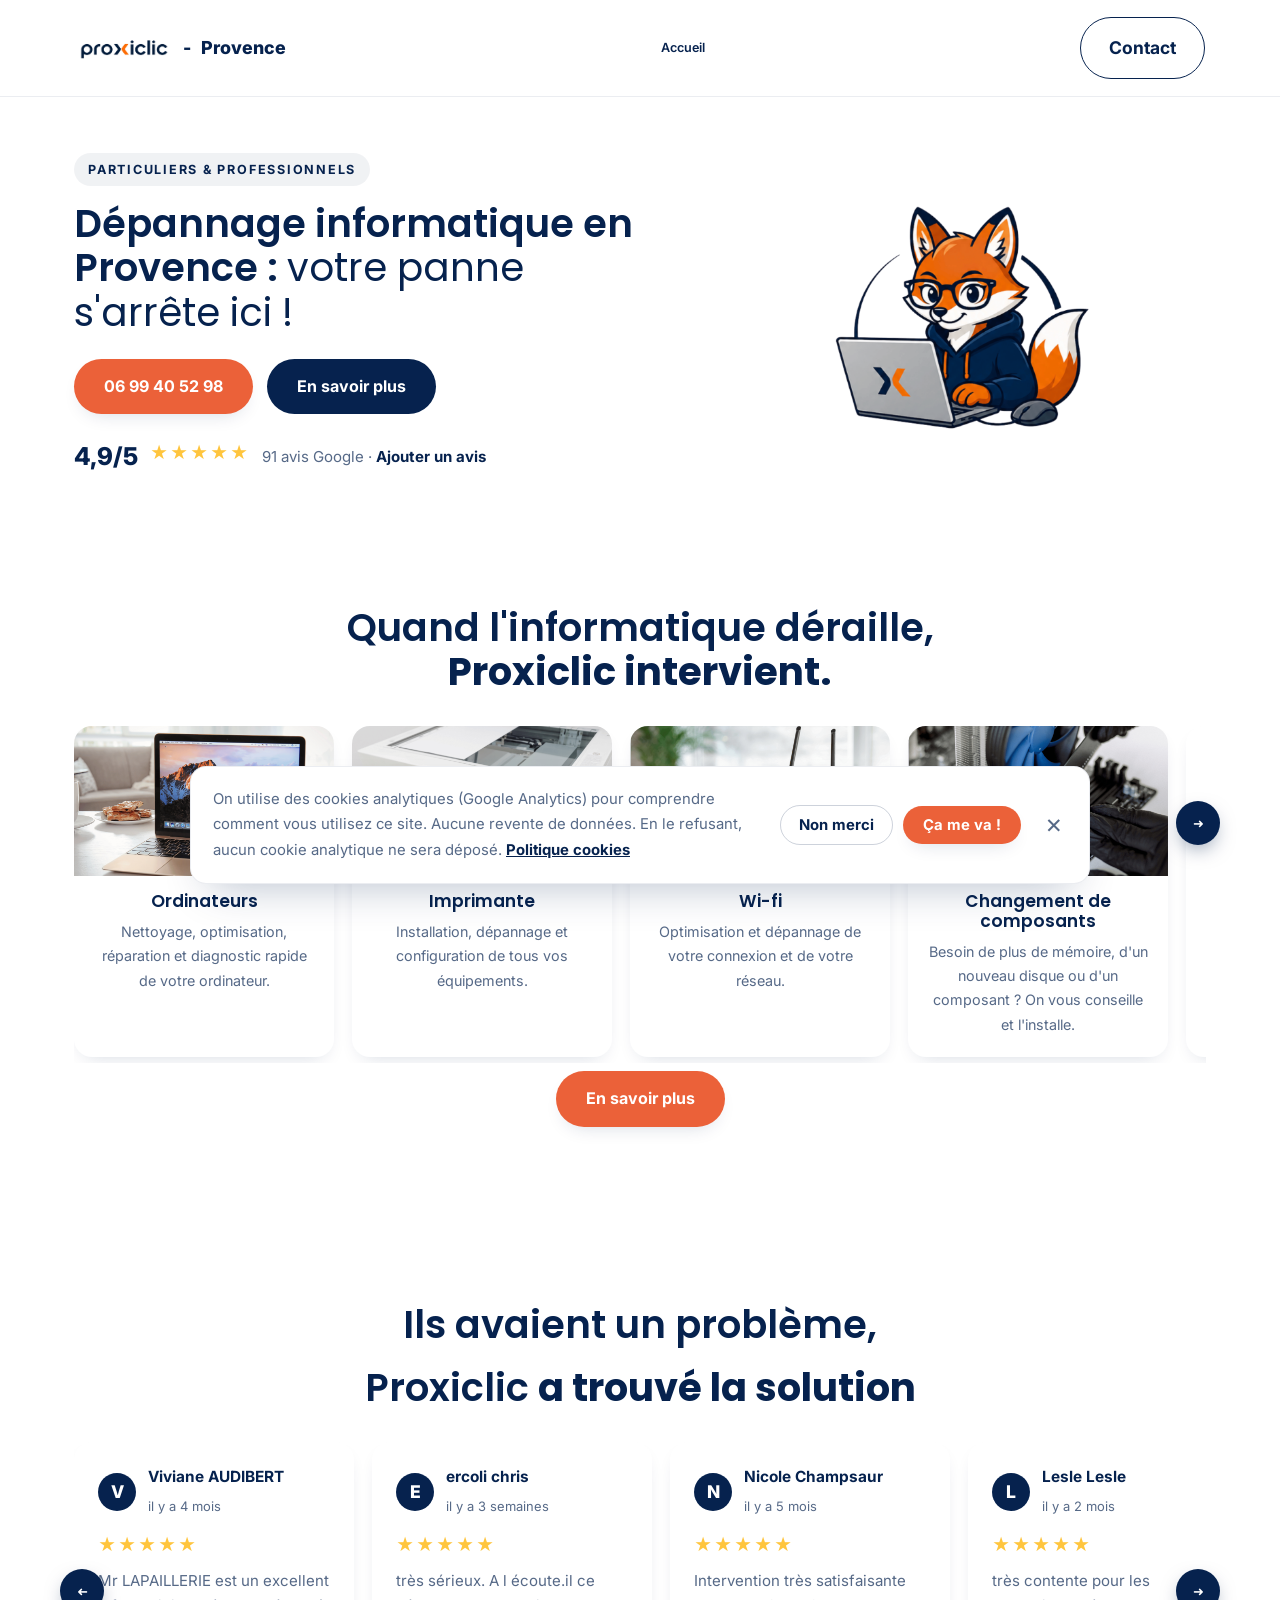
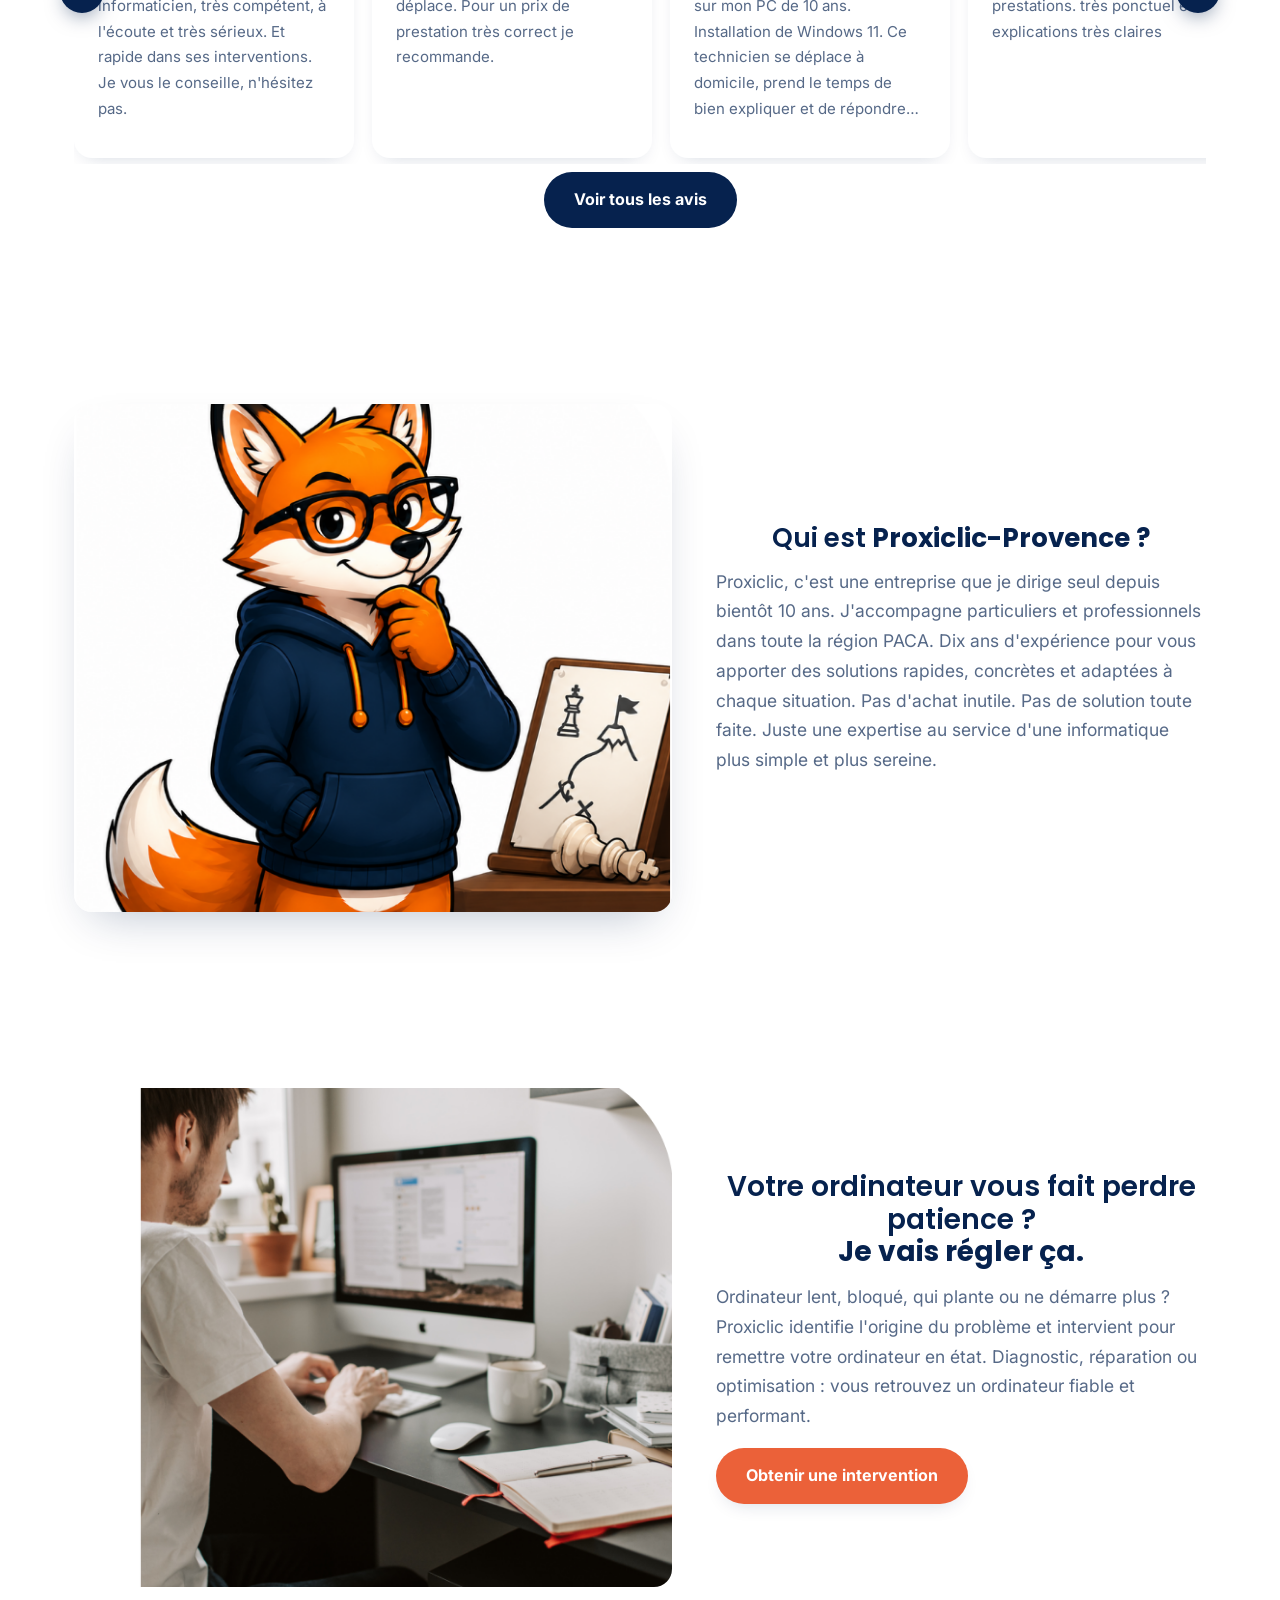
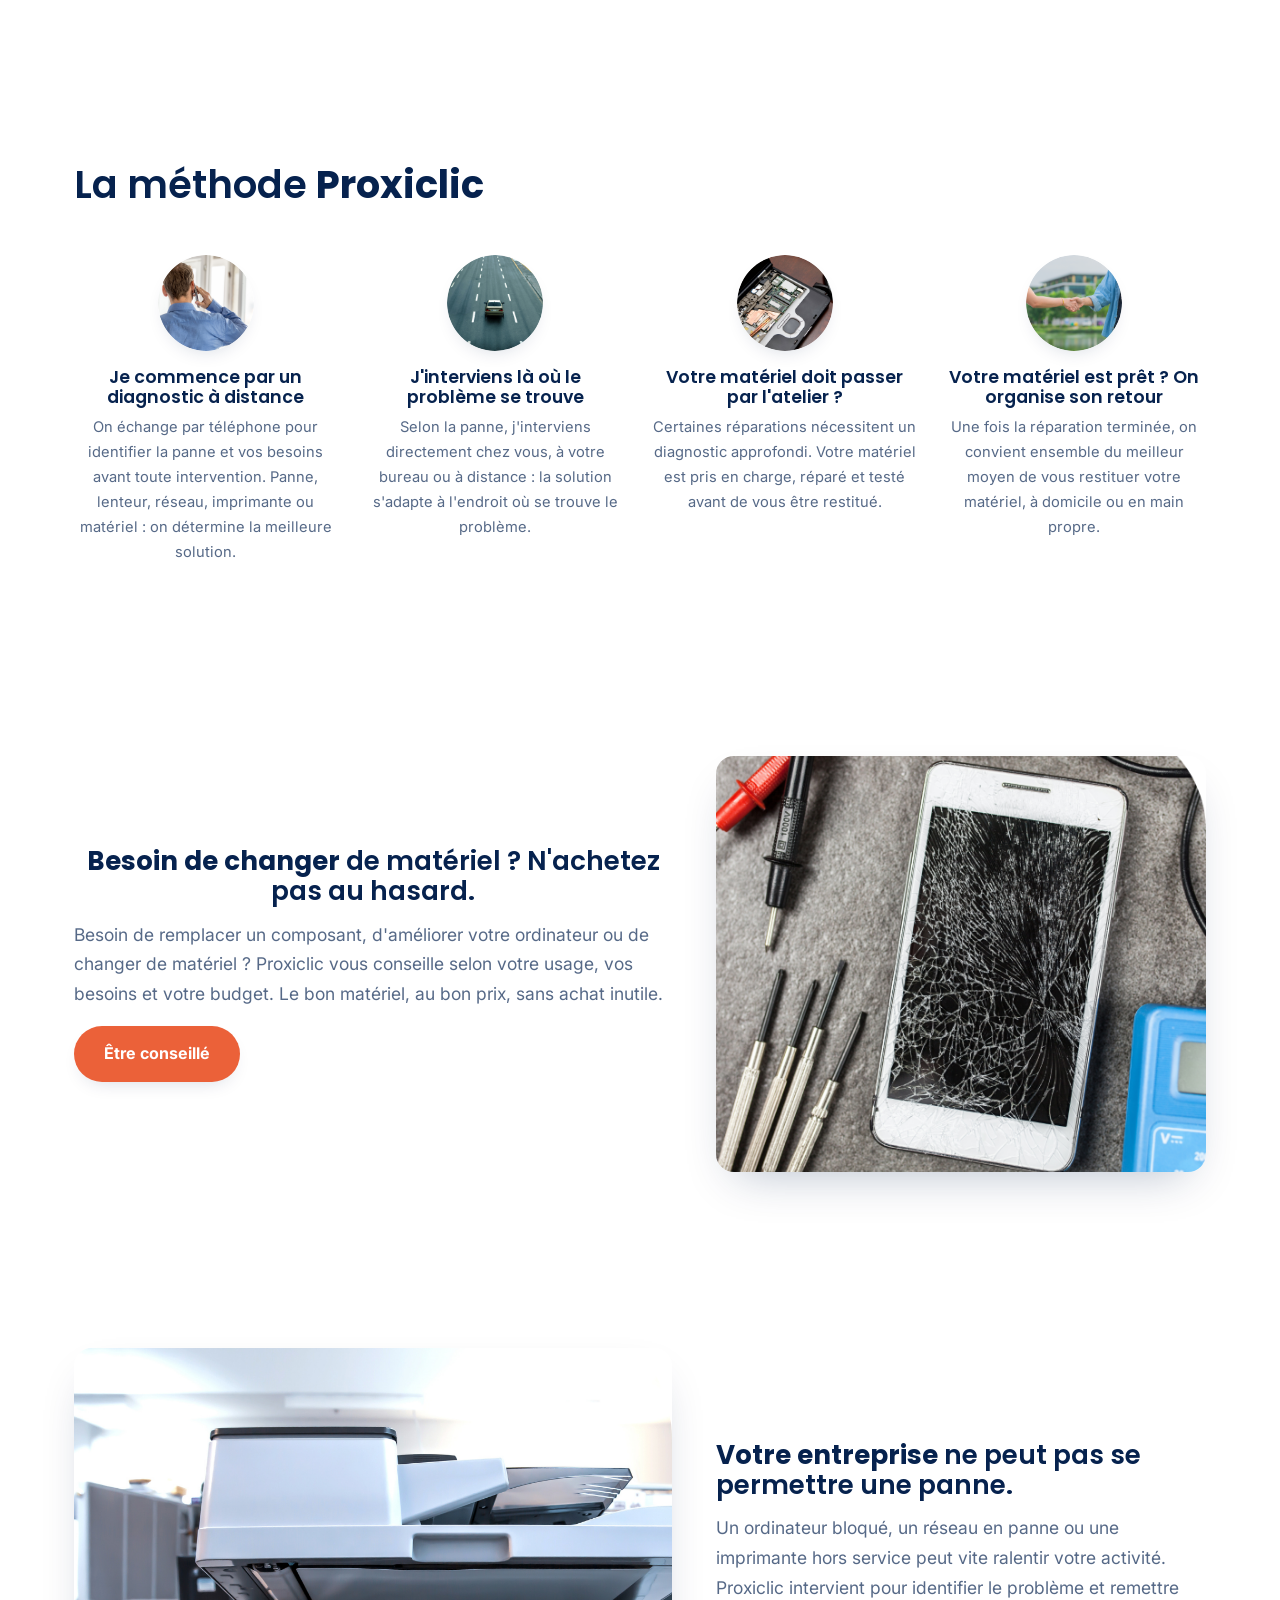
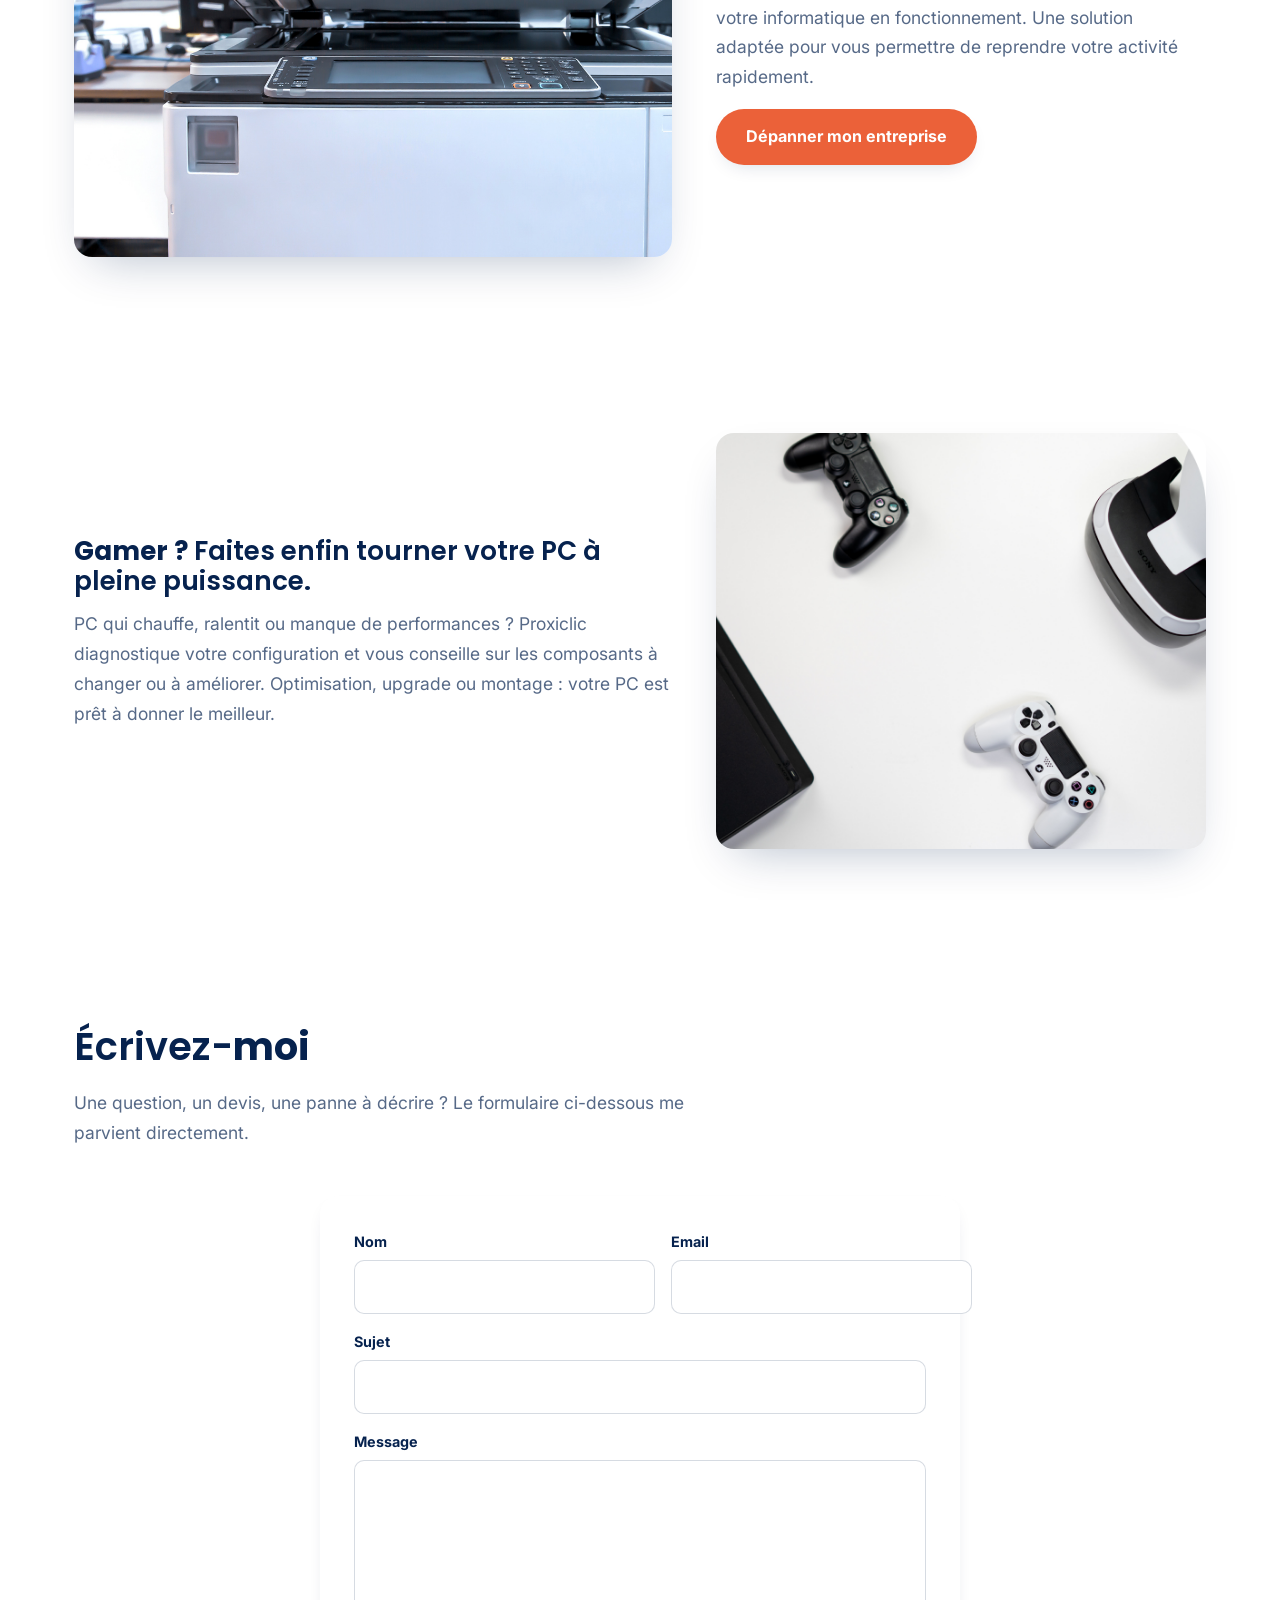
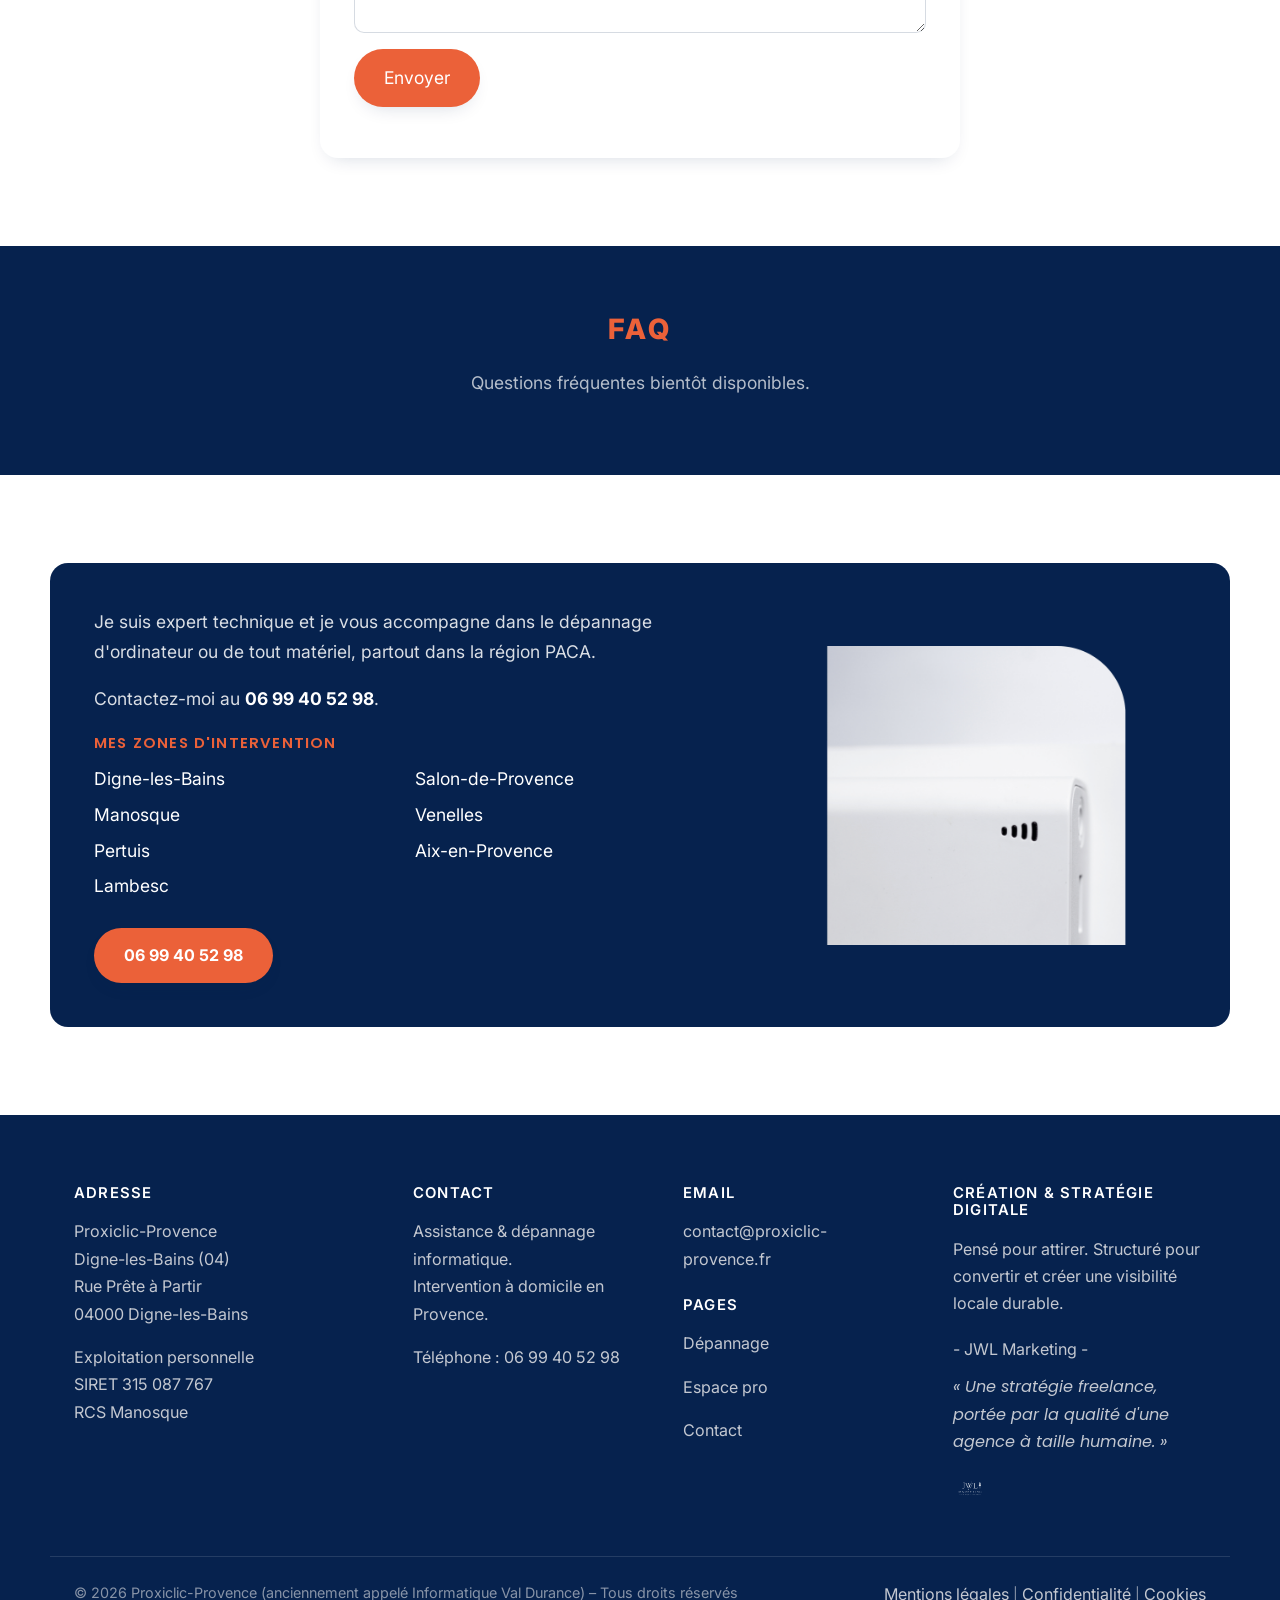
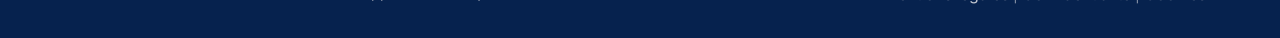
==== commit 2b229a98: "Update index.html" ====
--- a/index.html
+++ b/index.html
@@ -109,7 +109,7 @@
           <div class="service-card">
             <img src="assets/images/service-changement-materiel.png" alt="Changement de composants">
             <div class="service-card-body">
-              <h3>Changement de matériel</h3>
+              <h3>Changement de composants</h3>
               <p>Besoin de plus de mémoire, d'un nouveau disque ou d'un composant ? On vous conseille et l'installe.</p>
             </div>
           </div>
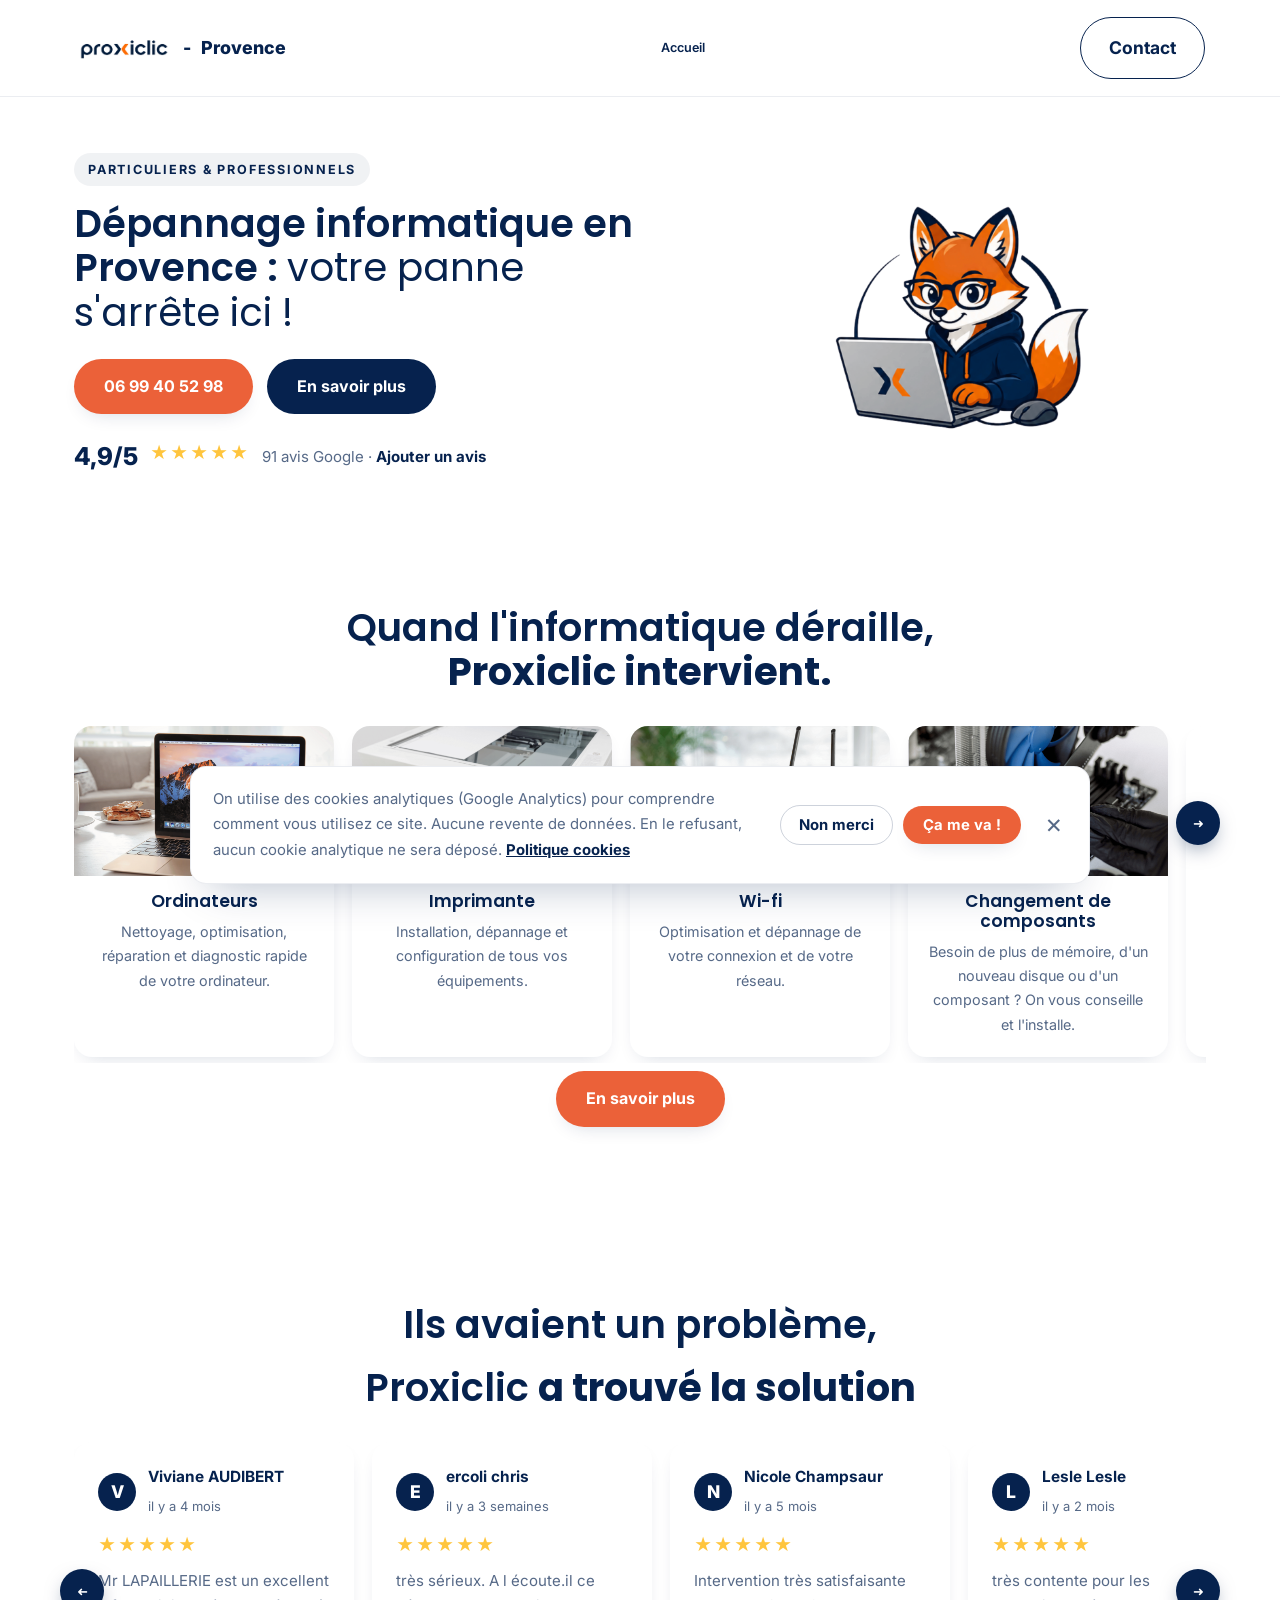
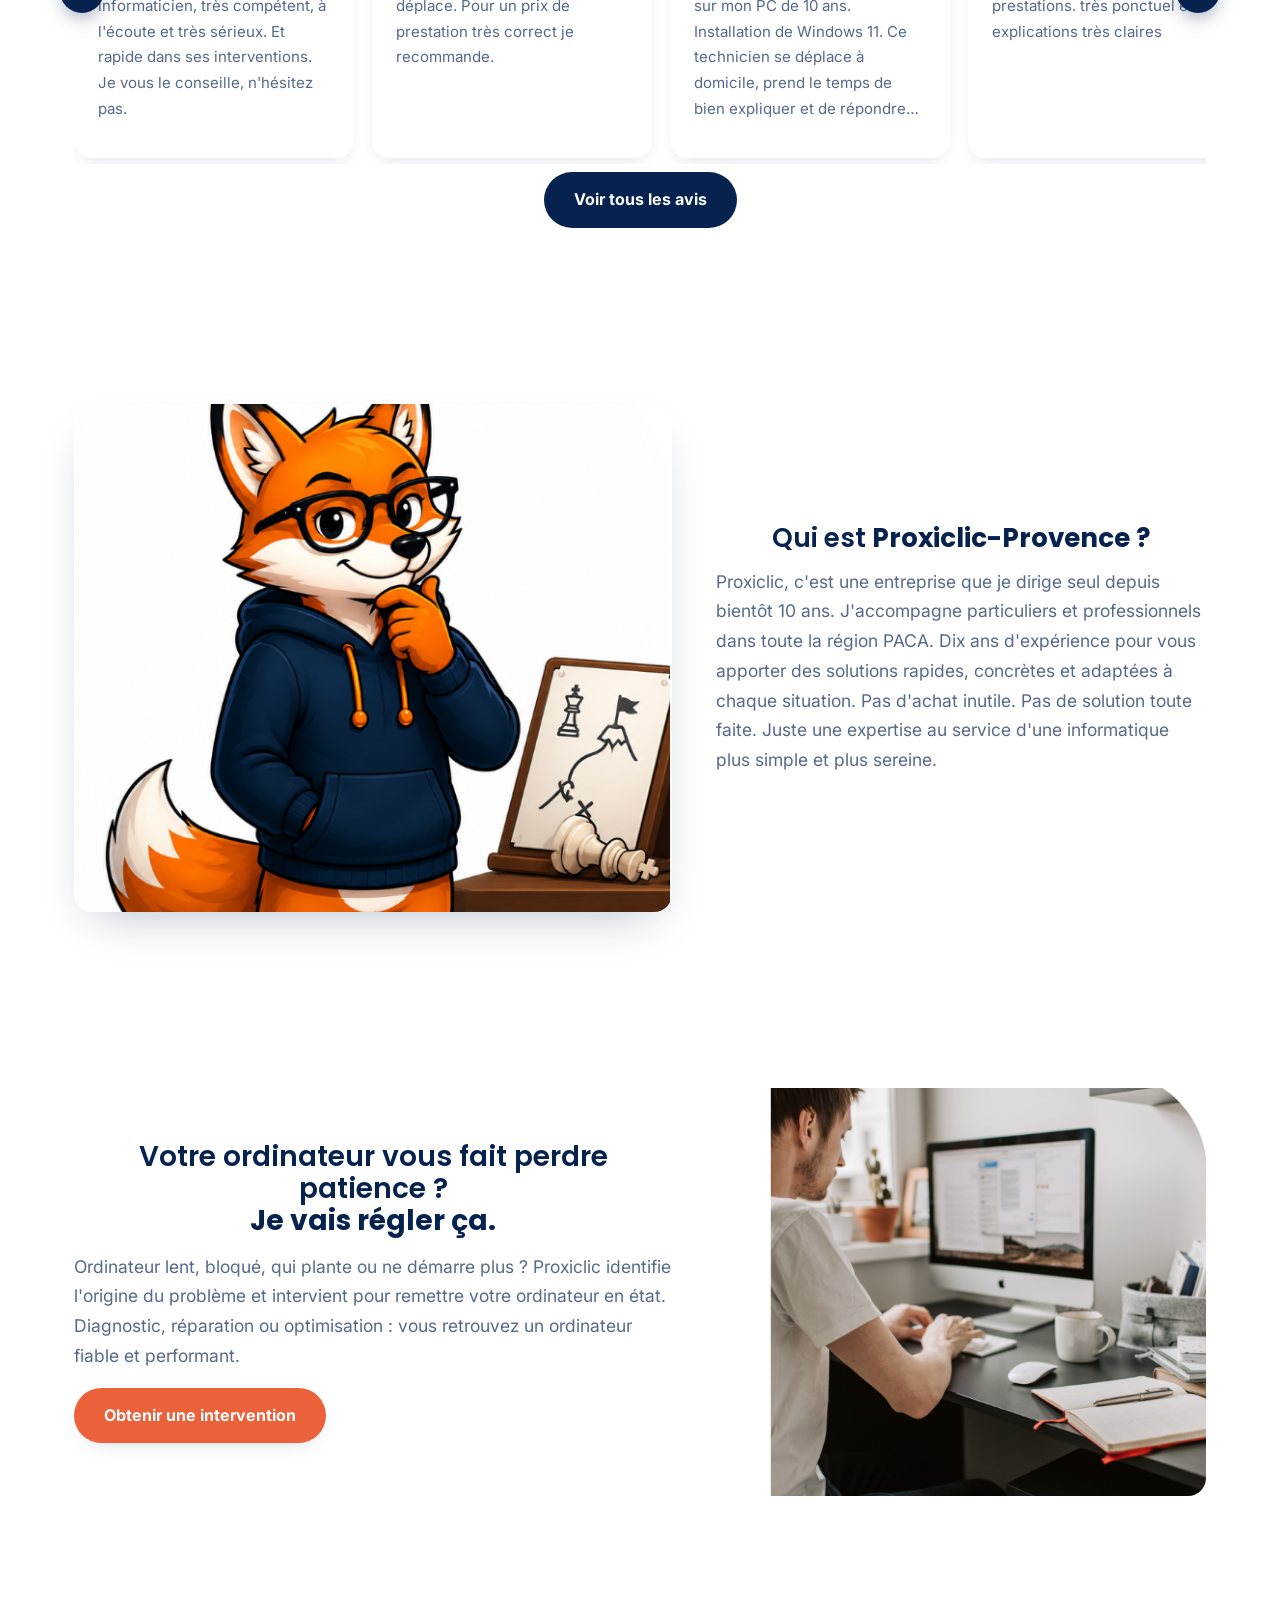
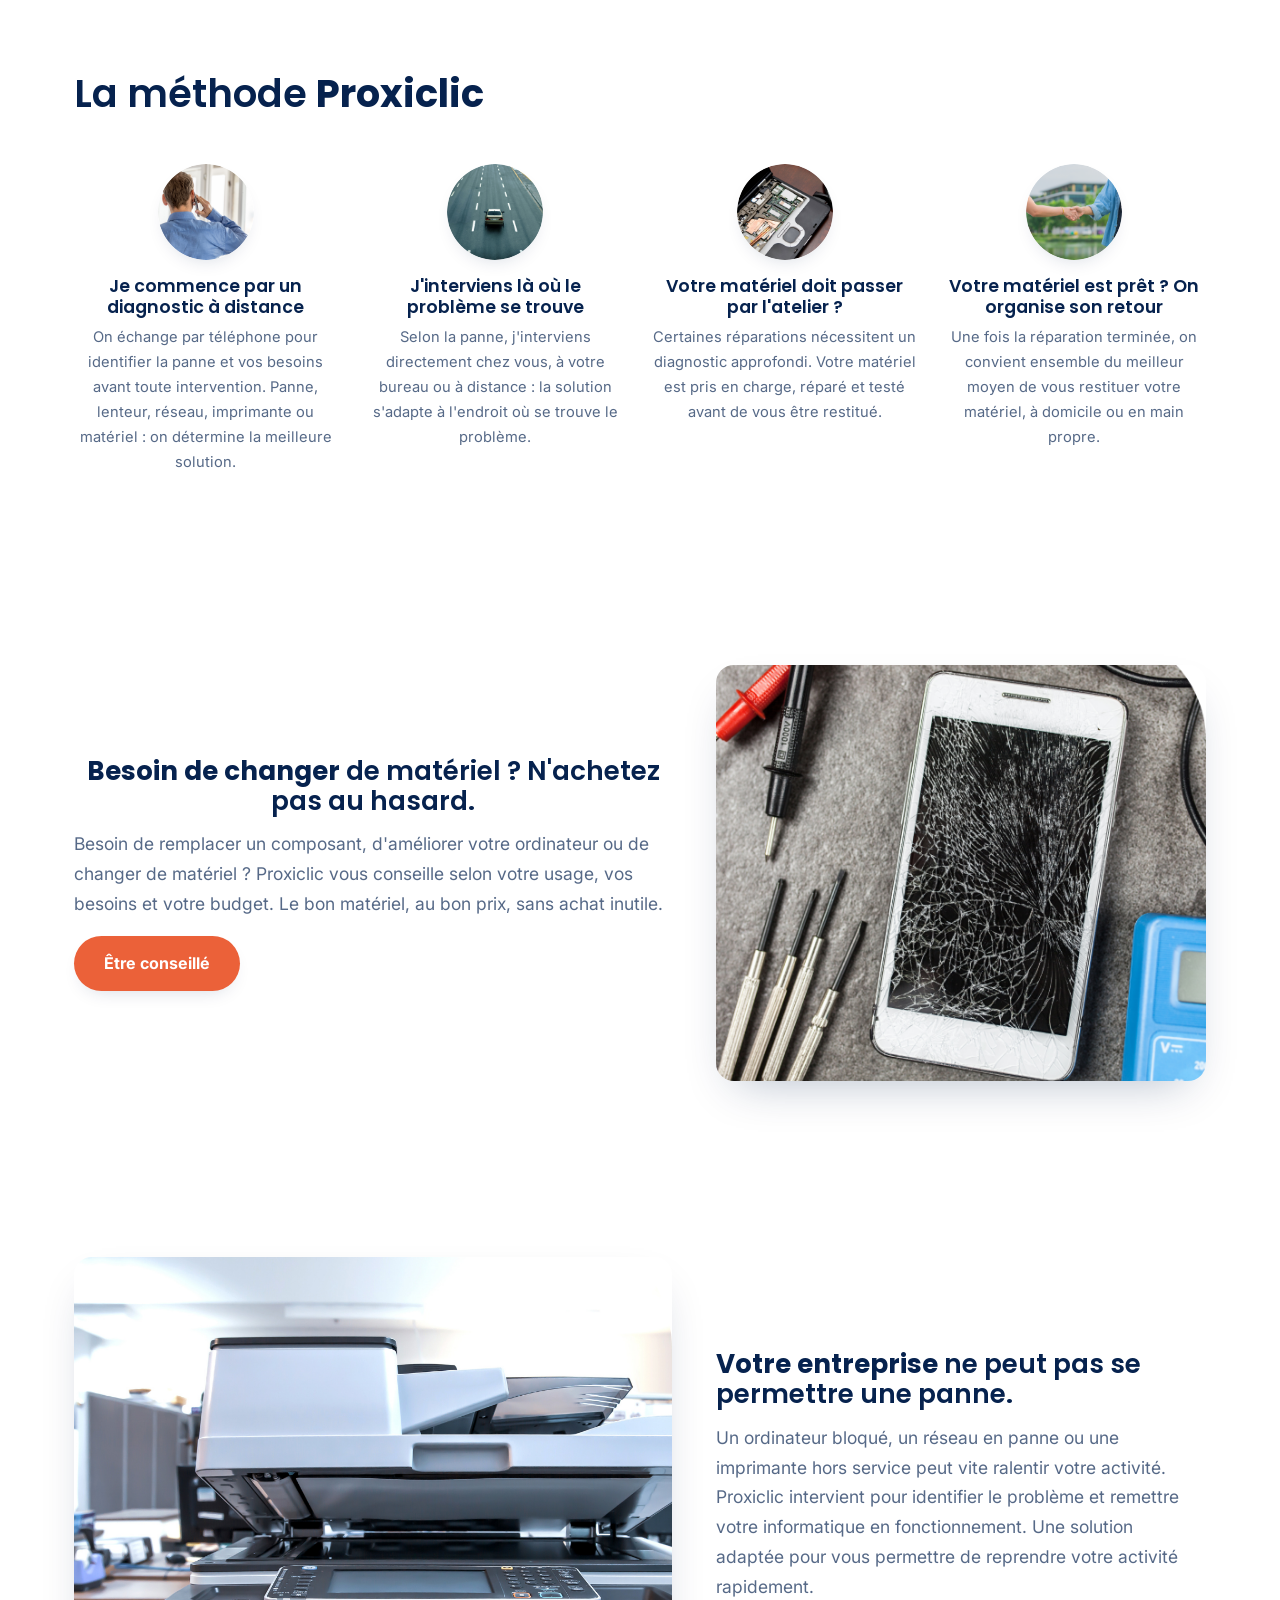
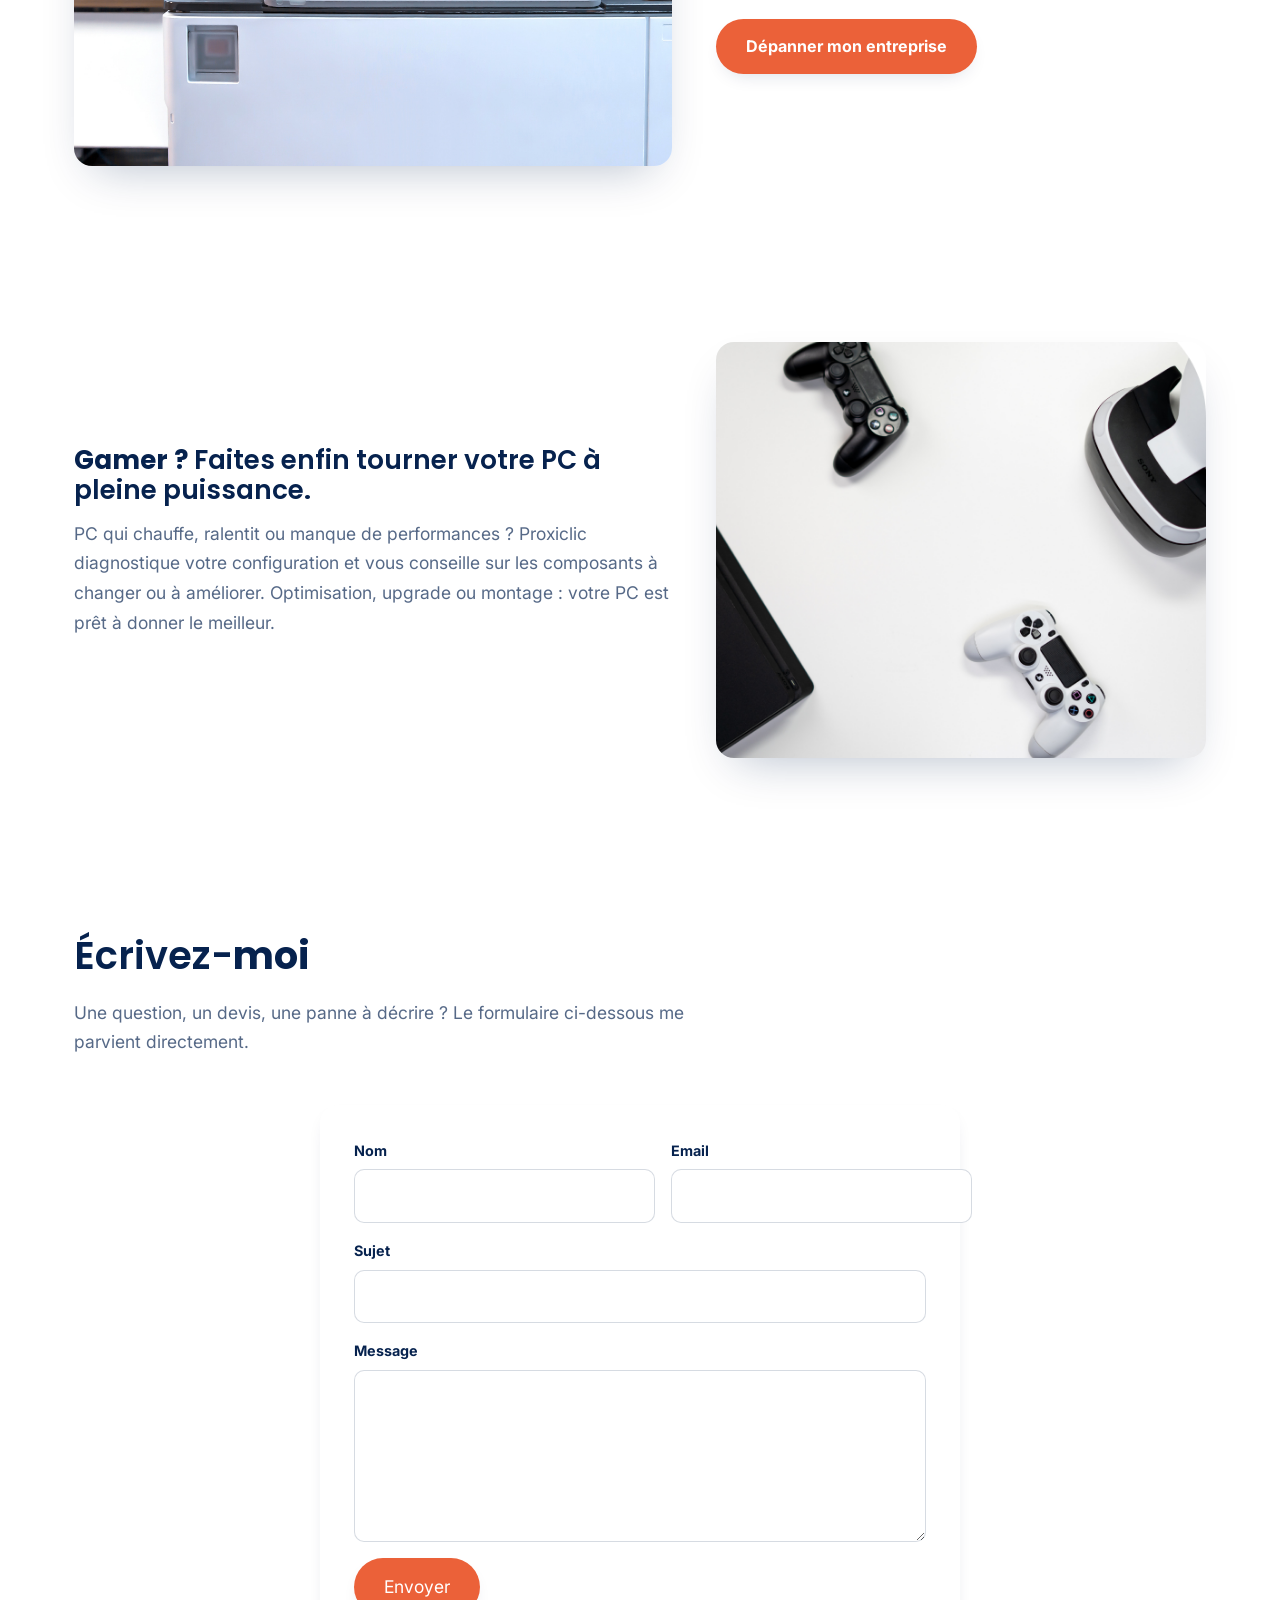
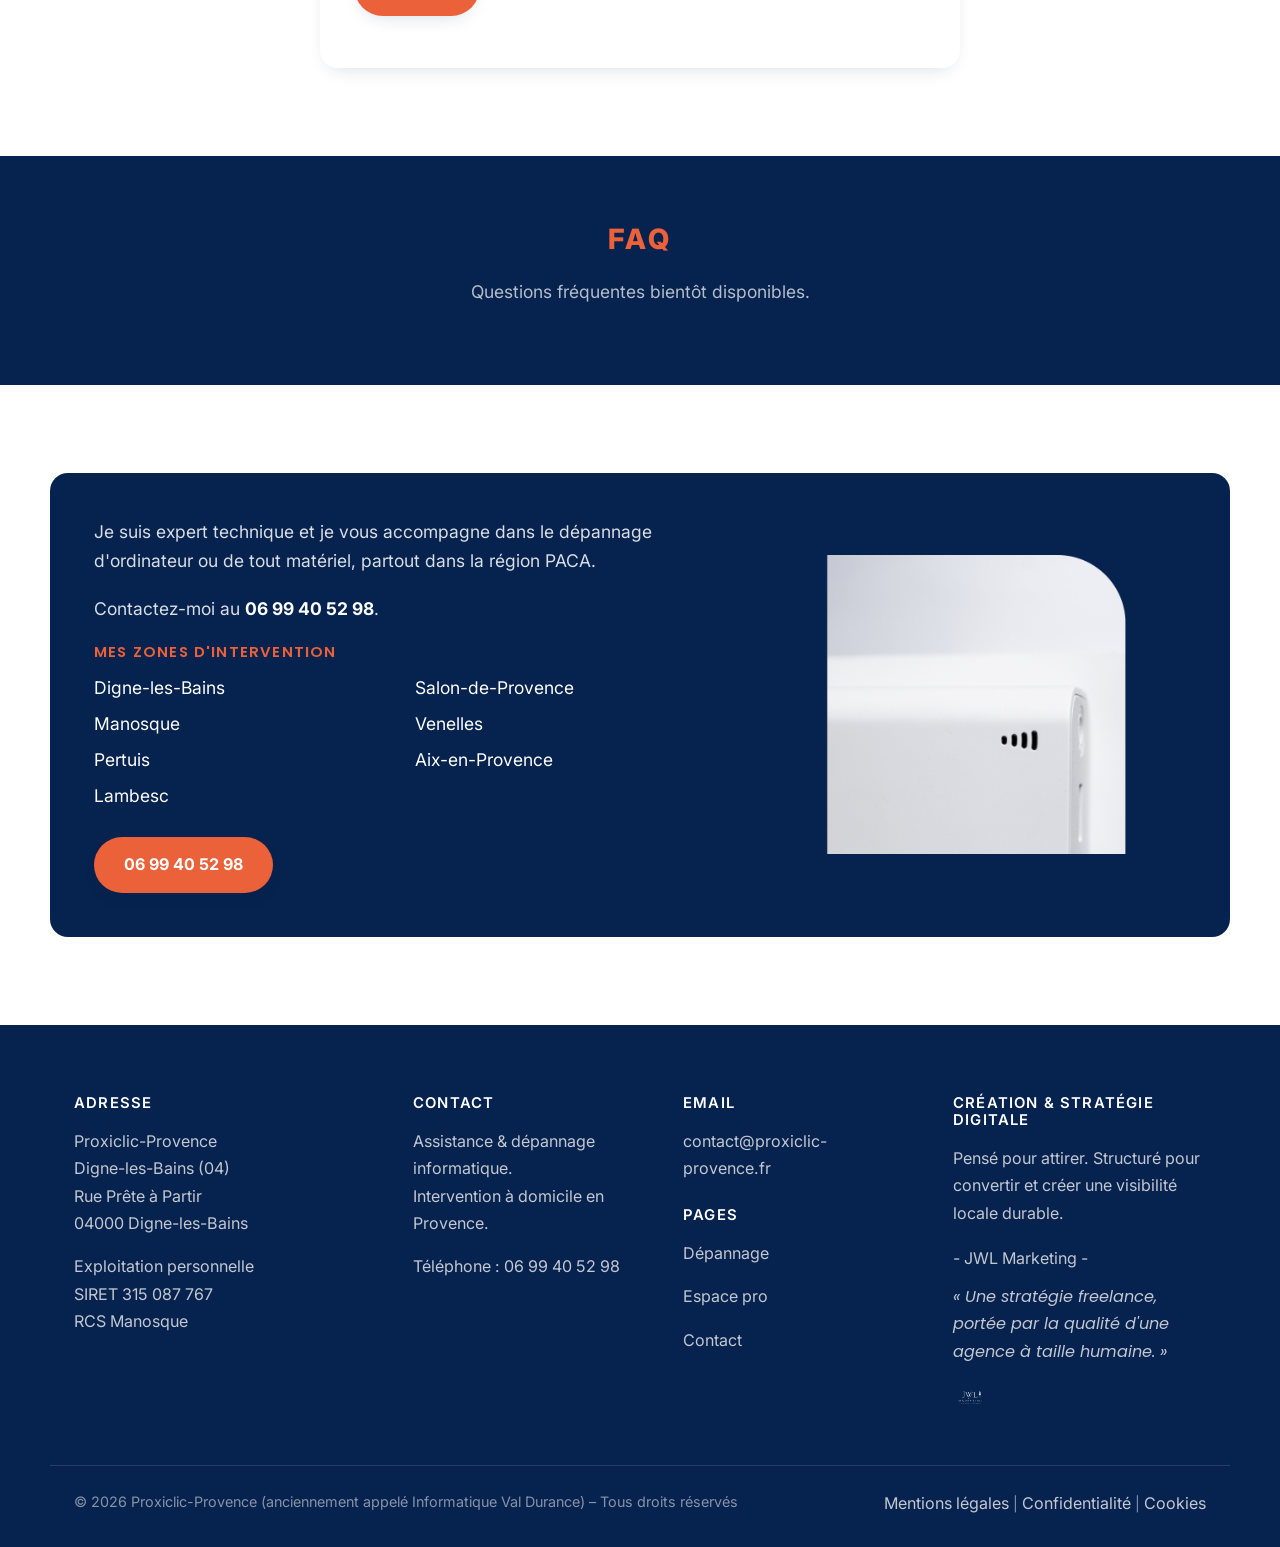
==== commit 22226941: "Deplace l'image a droite pour la section Votre ordinateur vous fait perdre patience" ====
--- a/index.html
+++ b/index.html
@@ -898,12 +898,12 @@
   <!-- ===== ORDINATEUR LENT ===== -->
   <section class="section alt">
     <div class="container confiance-grid">
-      <img src="assets/images/photo-homme-bureau-imac.png" alt="Utilisateur travaillant sur son ordinateur">
       <div>
         <h2 class="titre-centre">Votre ordinateur vous fait perdre patience ? <strong>Je vais régler ça.</strong></h2>
         <p>Ordinateur lent, bloqué, qui plante ou ne démarre plus ? Proxiclic identifie l'origine du problème et intervient pour remettre votre ordinateur en état. Diagnostic, réparation ou optimisation : vous retrouvez un ordinateur fiable et performant.</p>
         <a href="tel:0699405298" class="btn-orange">Obtenir une intervention</a>
       </div>
+      <img src="assets/images/photo-homme-bureau-imac.png" alt="Utilisateur travaillant sur son ordinateur">
     </div>
   </section>
 
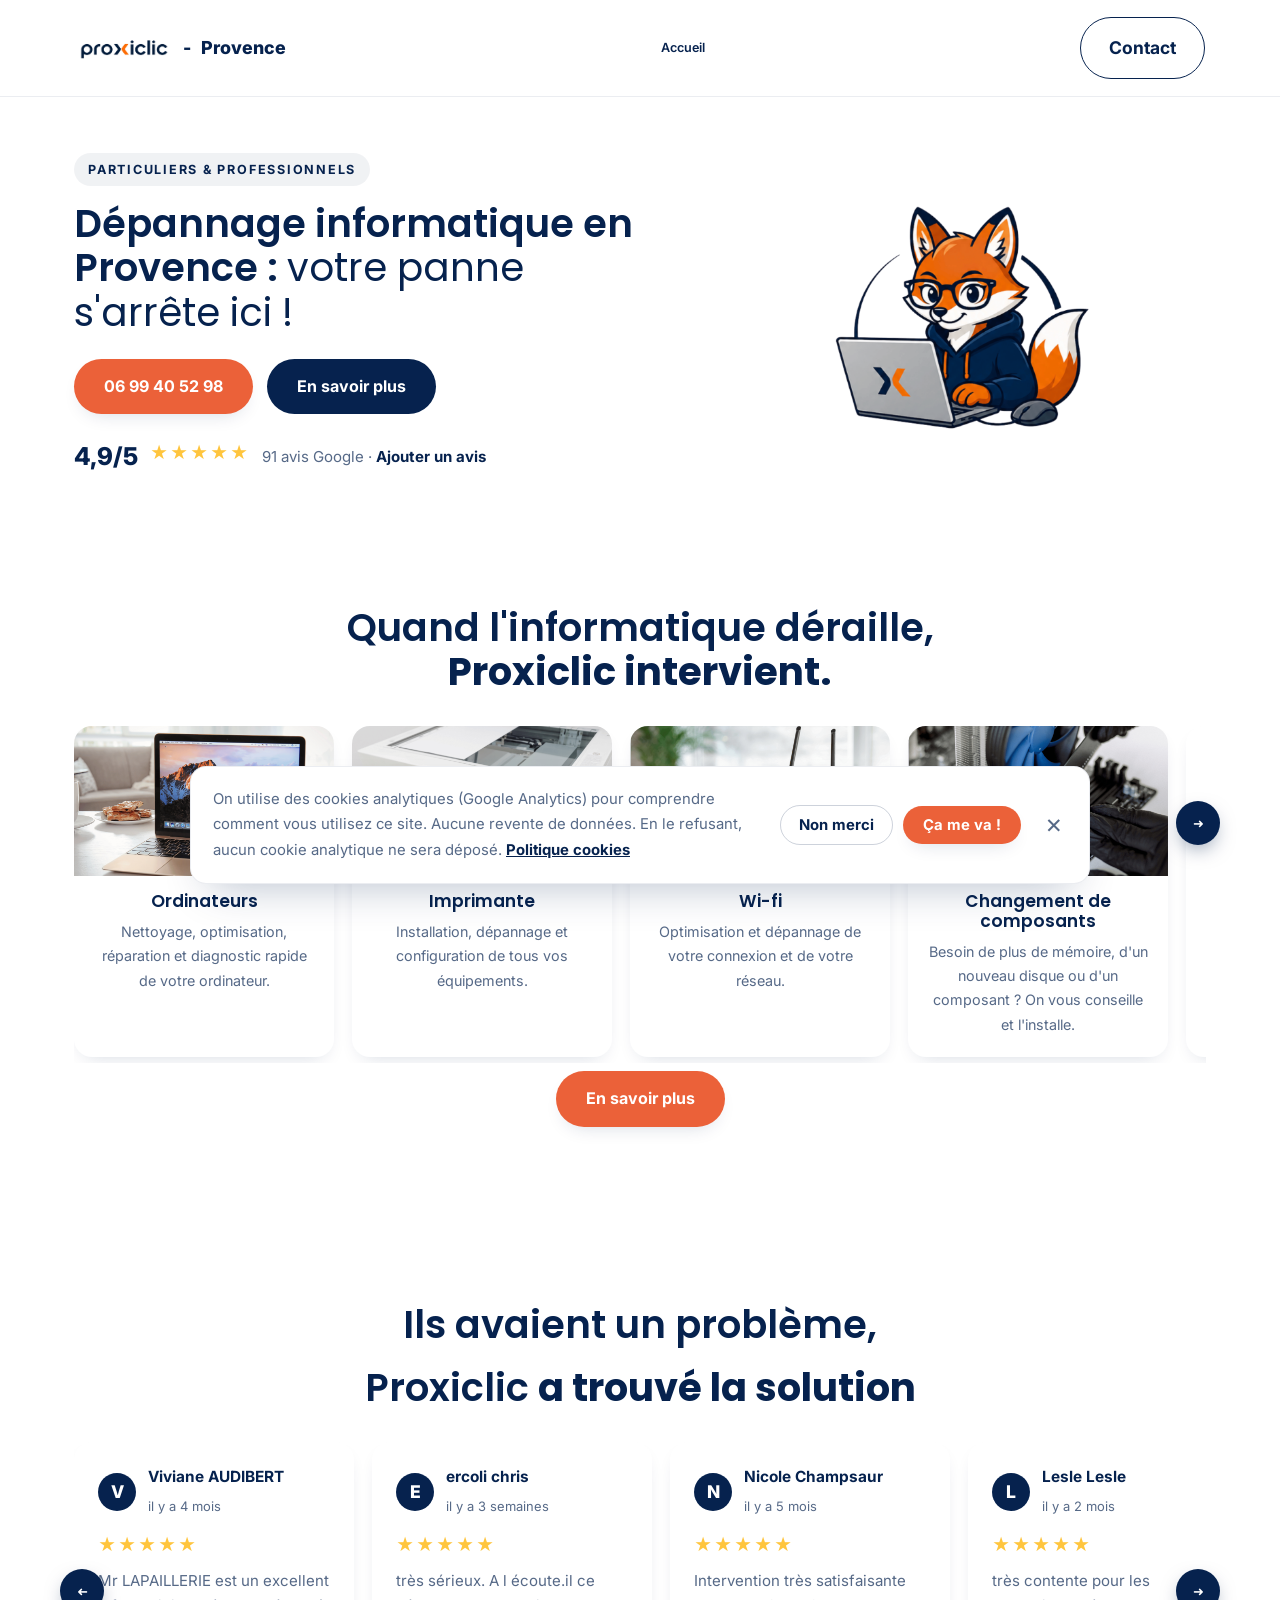
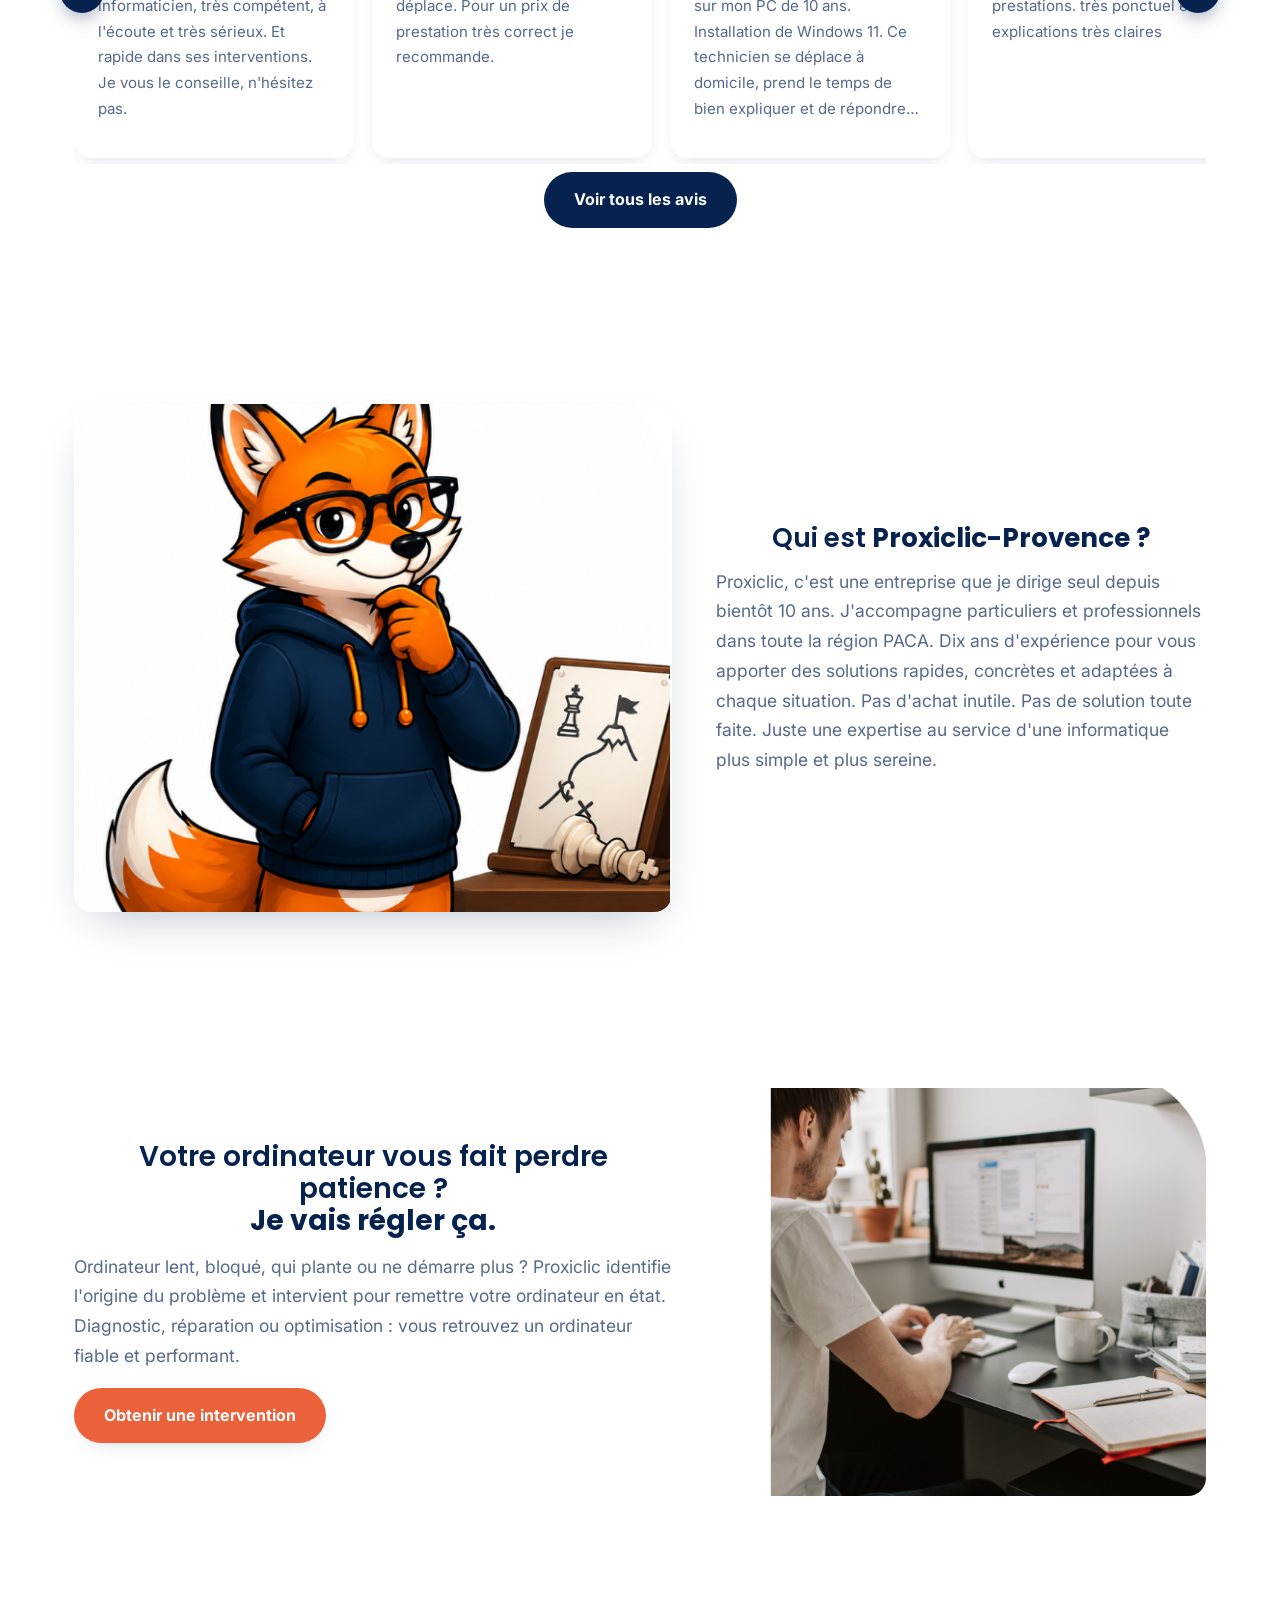
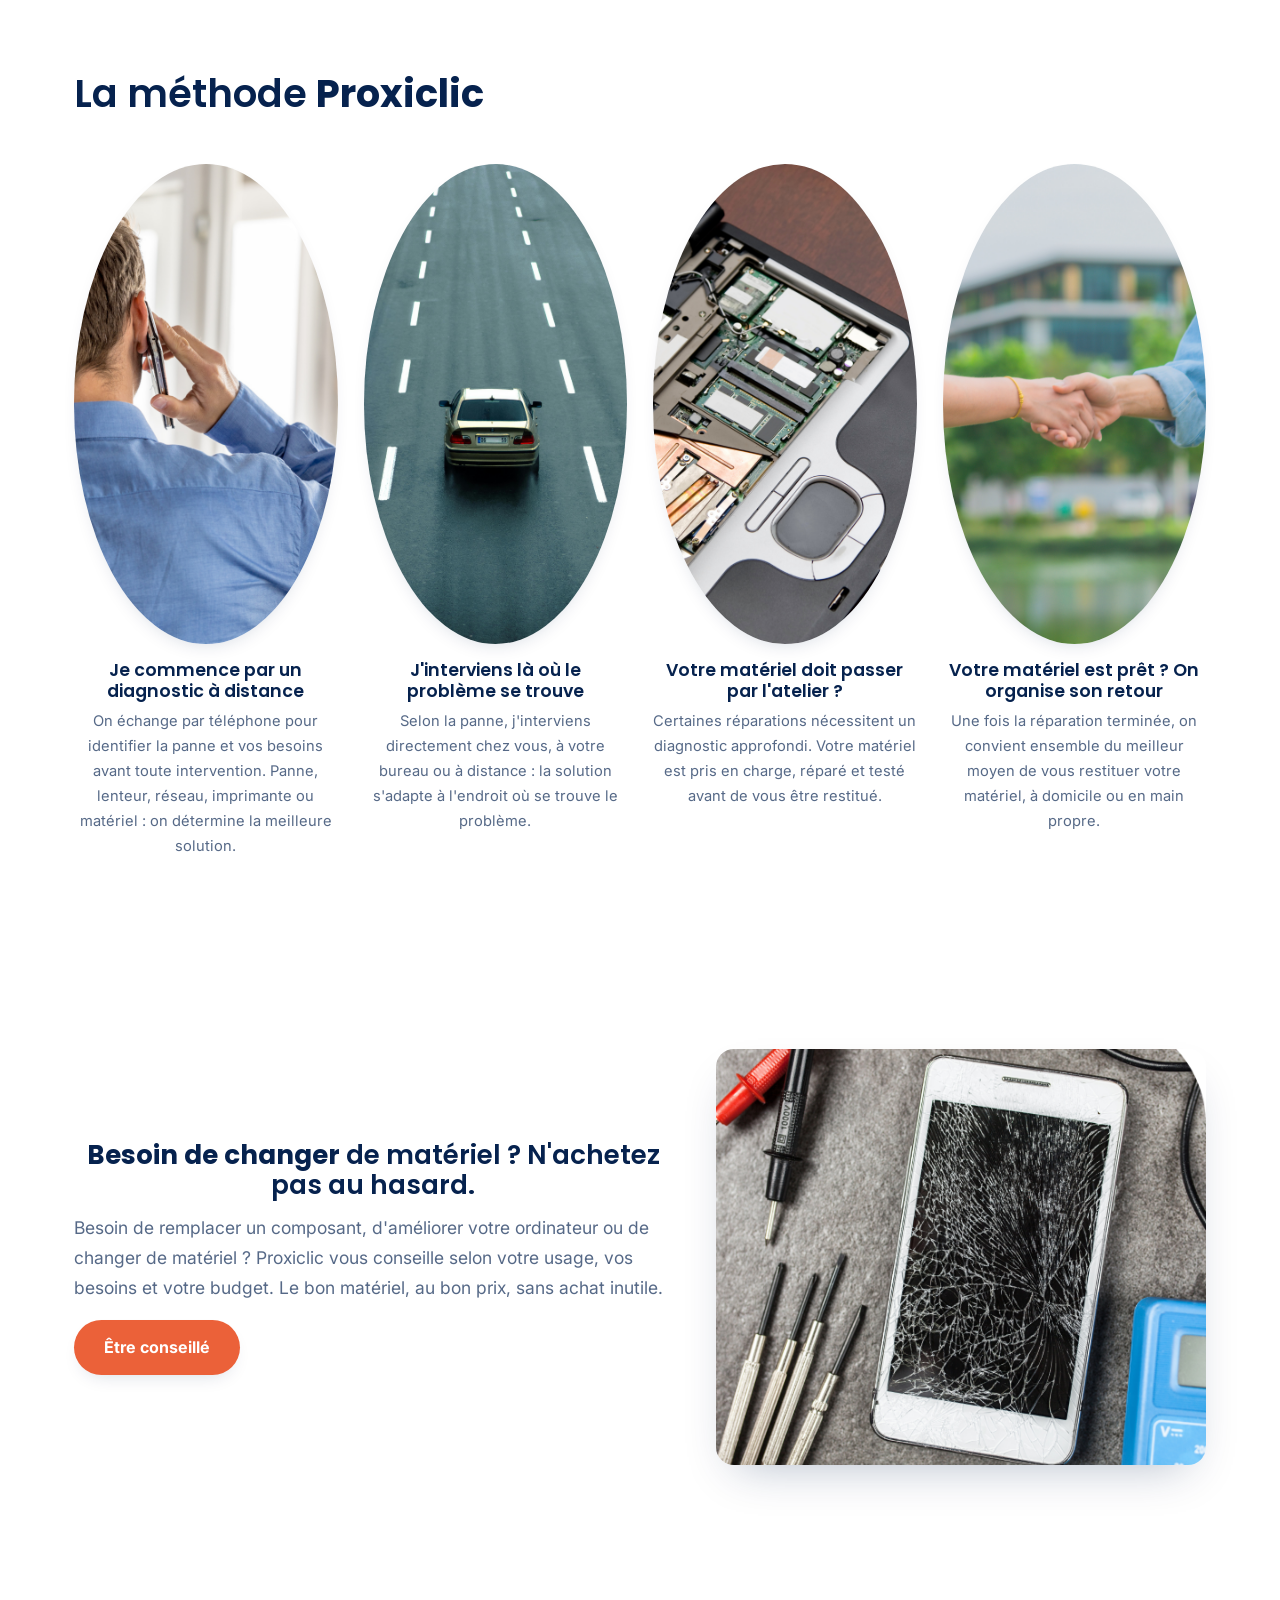
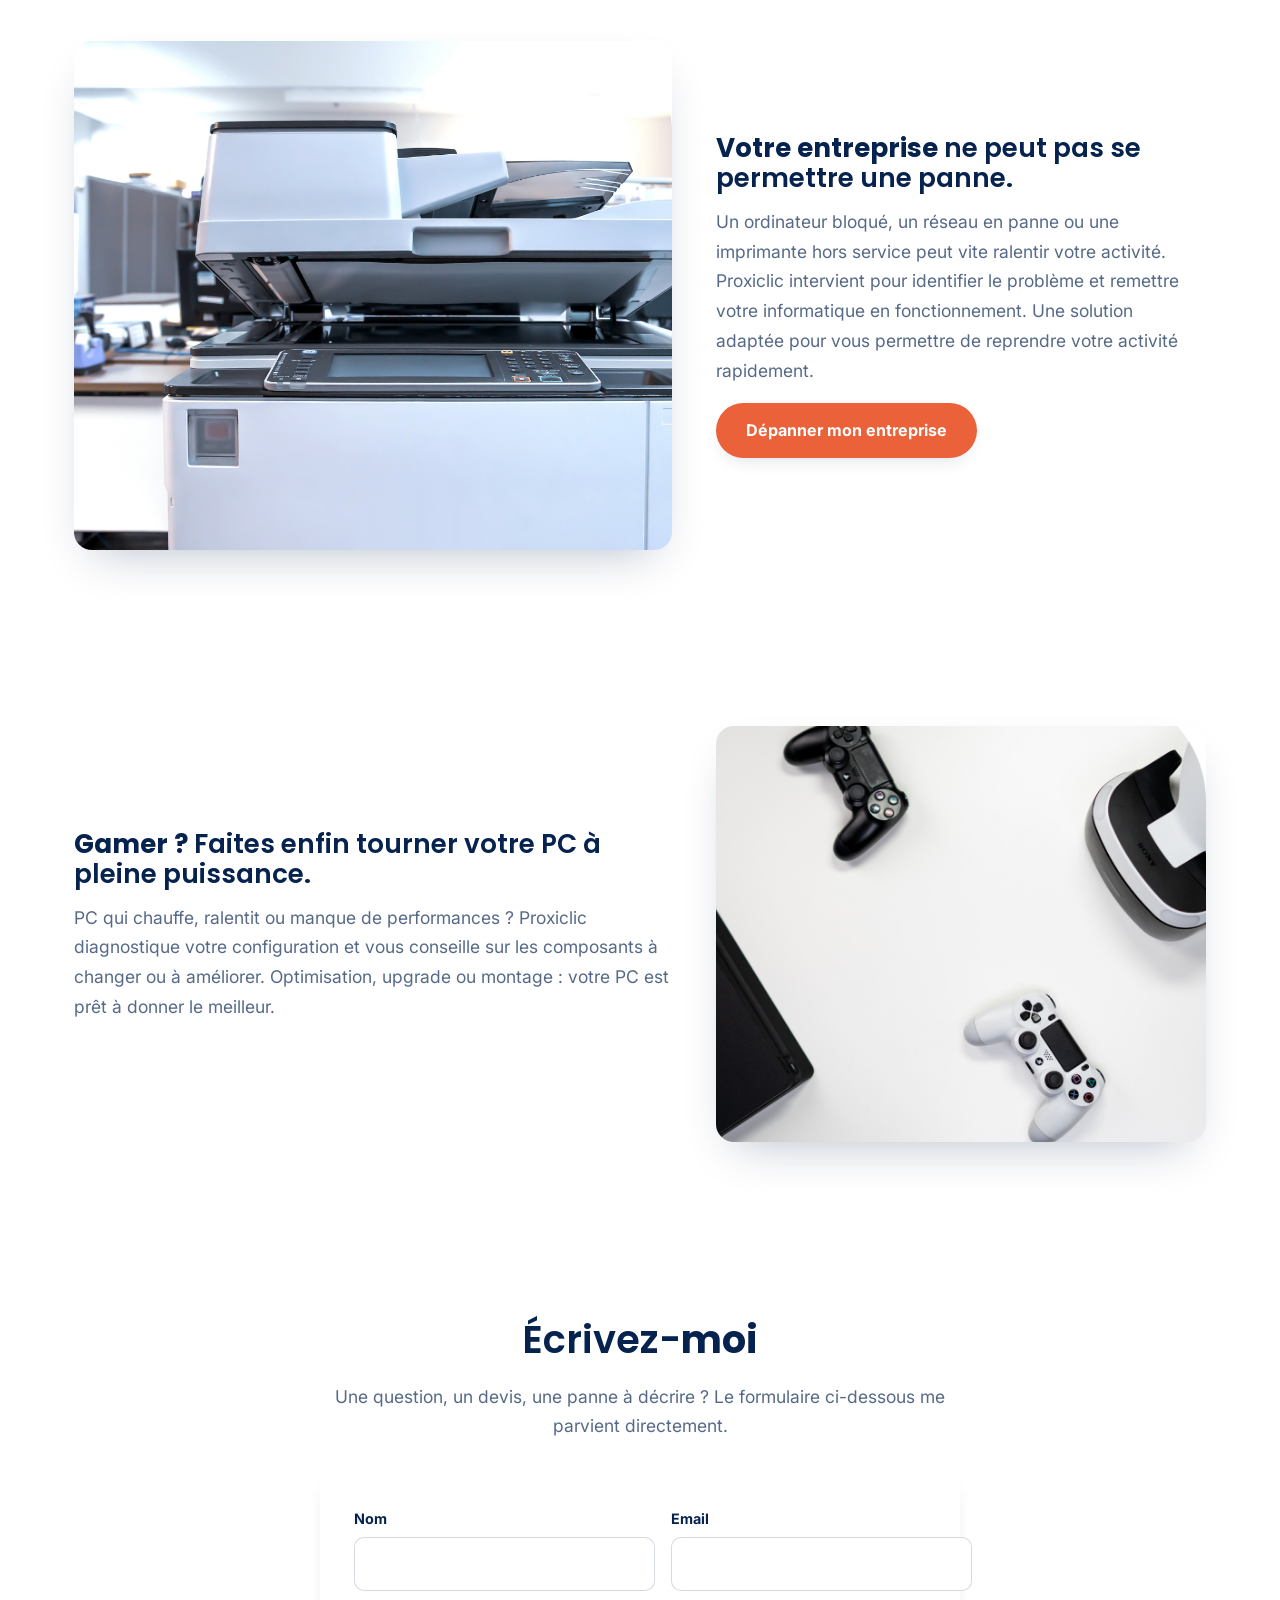
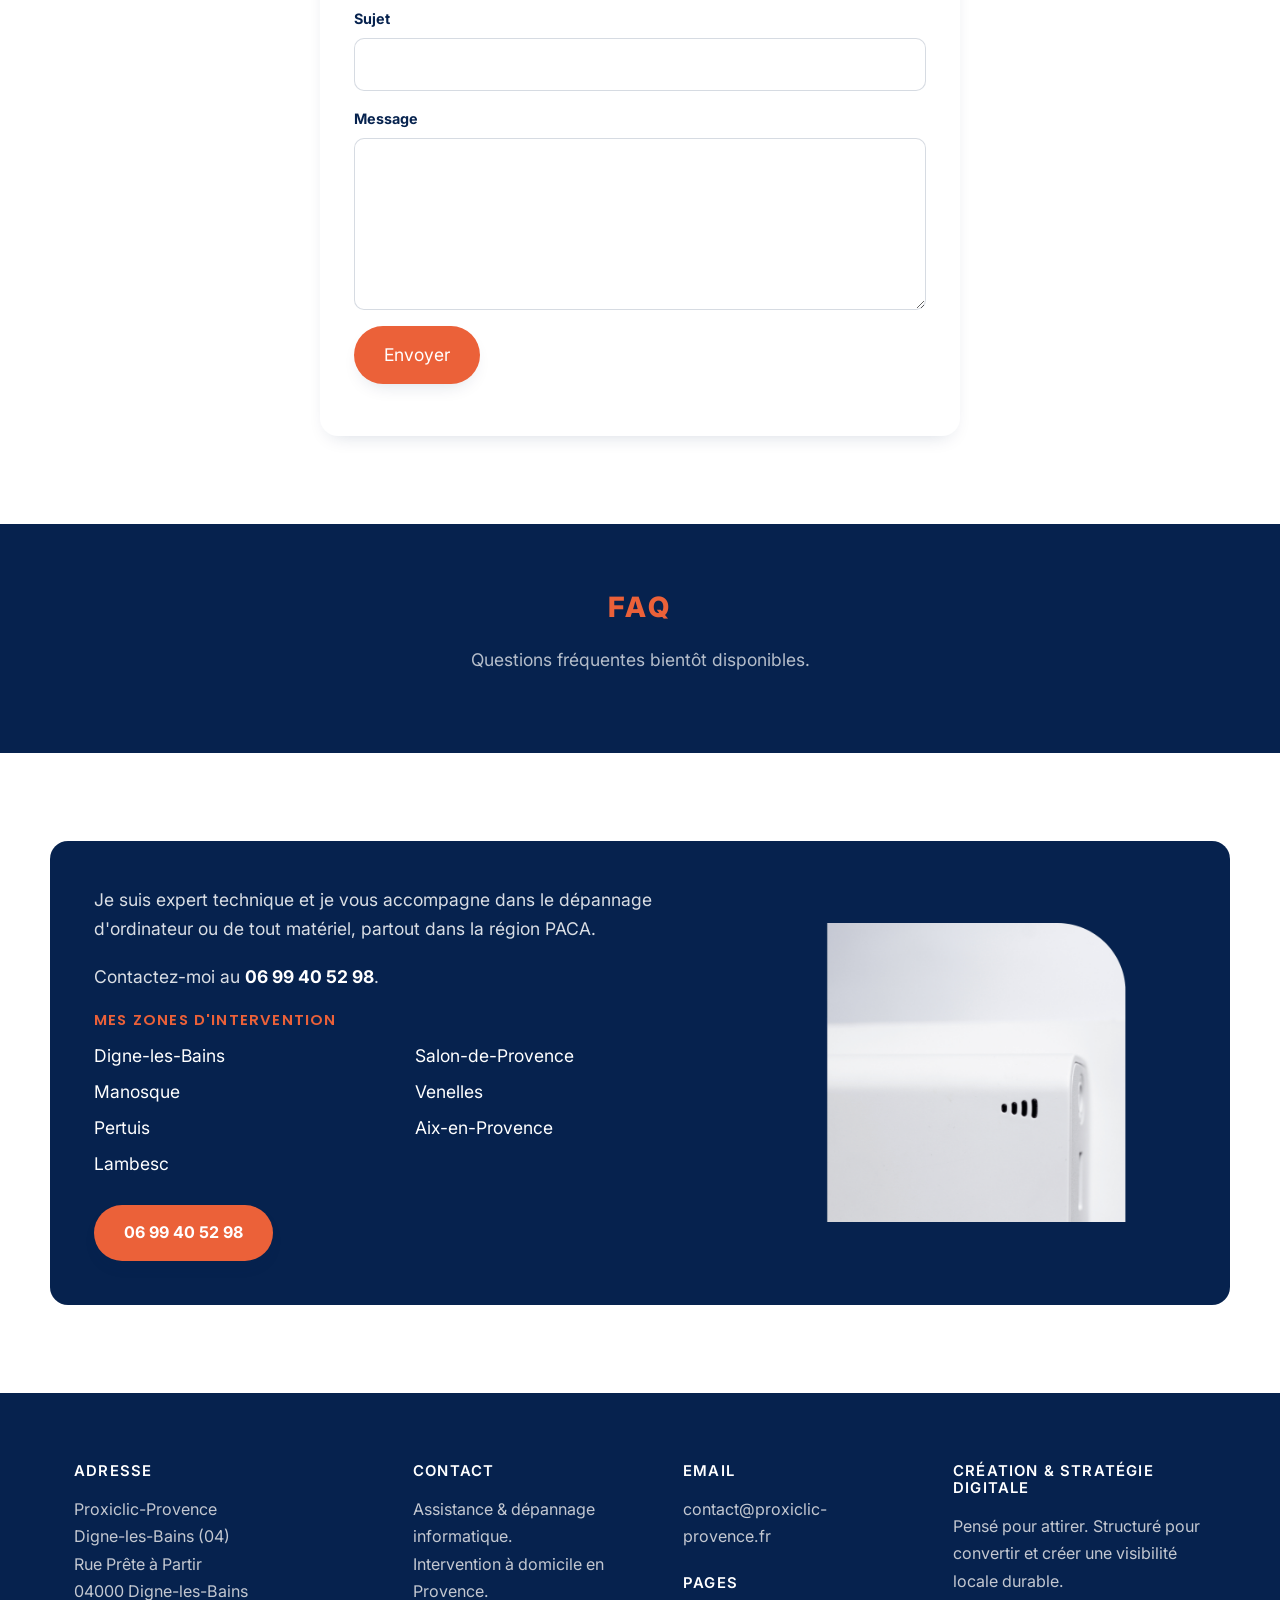
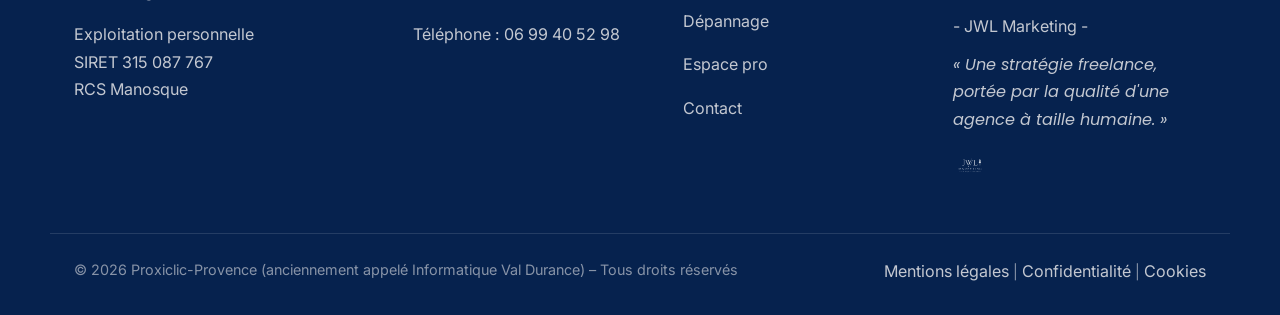
==== commit fc41077e: "Agrandit x5 les icones de la methode Proxiclic et centre la section Ecrivez-moi" ====
--- a/index.html
+++ b/index.html
@@ -976,7 +976,7 @@
   <!-- ===== CONTACT ===== -->
   <section class="section alt" id="contact">
     <div class="container">
-      <div class="section-head">
+      <div class="section-head section-head-centre">
         <h2>Écrivez-<strong>moi</strong></h2>
         <p>Une question, un devis, une panne à décrire ? Le formulaire ci-dessous me parvient directement.</p>
       </div>
--- a/assets/css/style.css
+++ b/assets/css/style.css
@@ -509,7 +509,7 @@
 @media (max-width:560px){ .methode-grid{ grid-template-columns:1fr; } }
 .methode-card{ text-align:center; }
 .methode-card img{
-  width:96px; height:96px; border-radius:50%; object-fit:cover; margin:0 auto 16px;
+  width:480px; height:480px; max-width:100%; border-radius:50%; object-fit:cover; margin:0 auto 16px;
   box-shadow:var(--ombre-sm);
 }
 .methode-card h3{ font-size:1rem; margin-bottom:8px; }
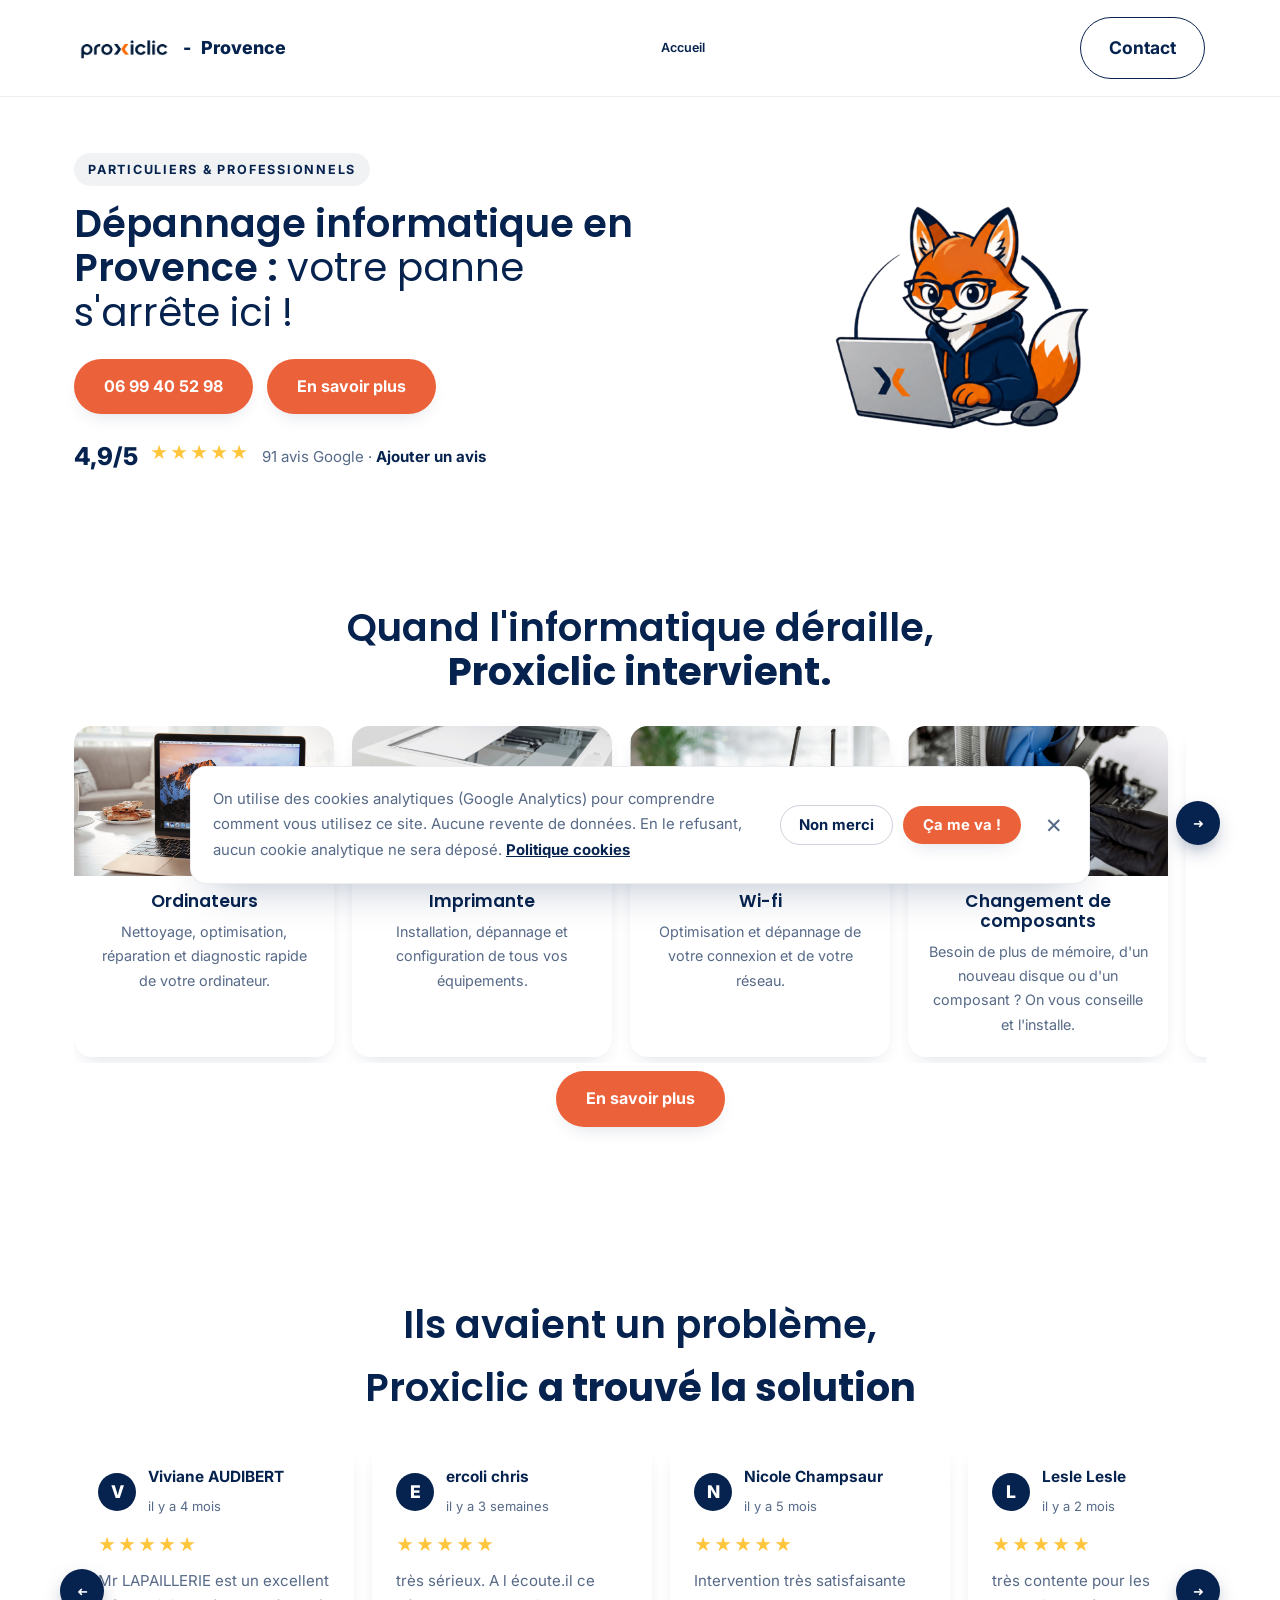
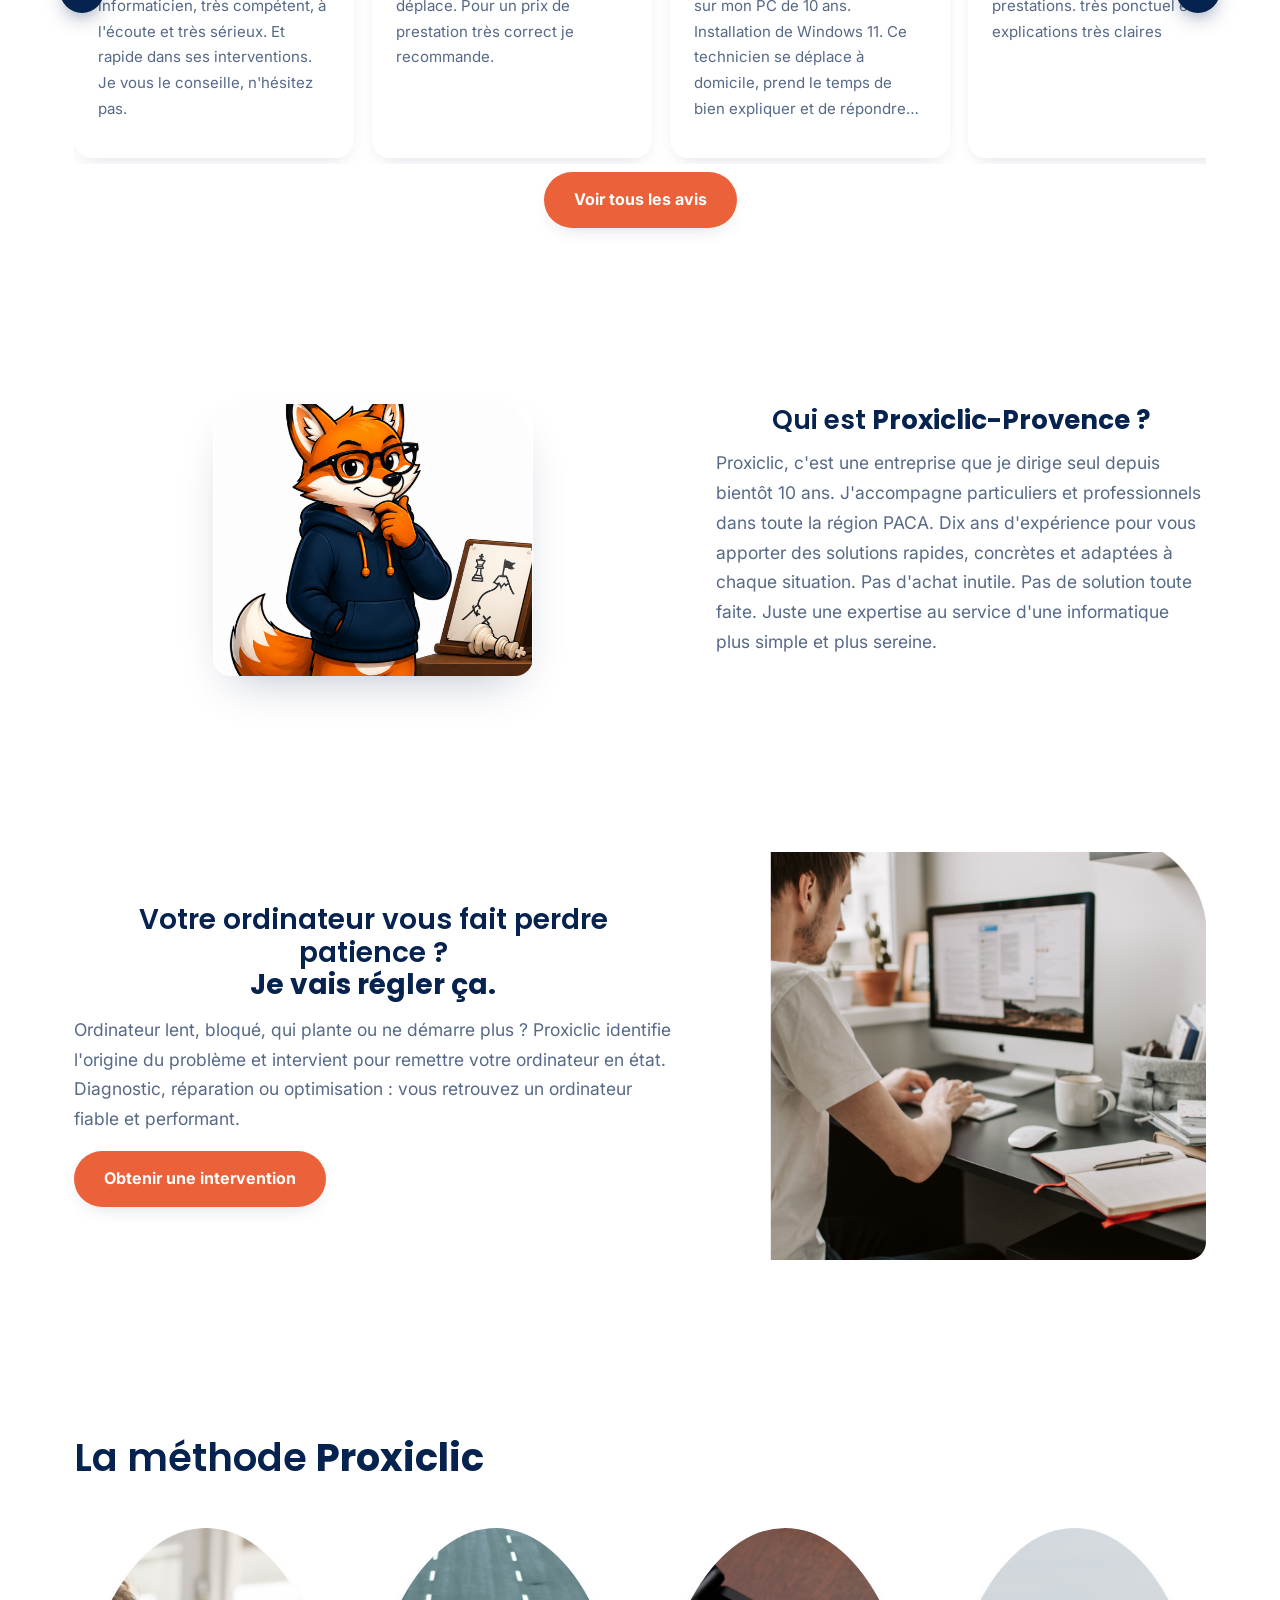
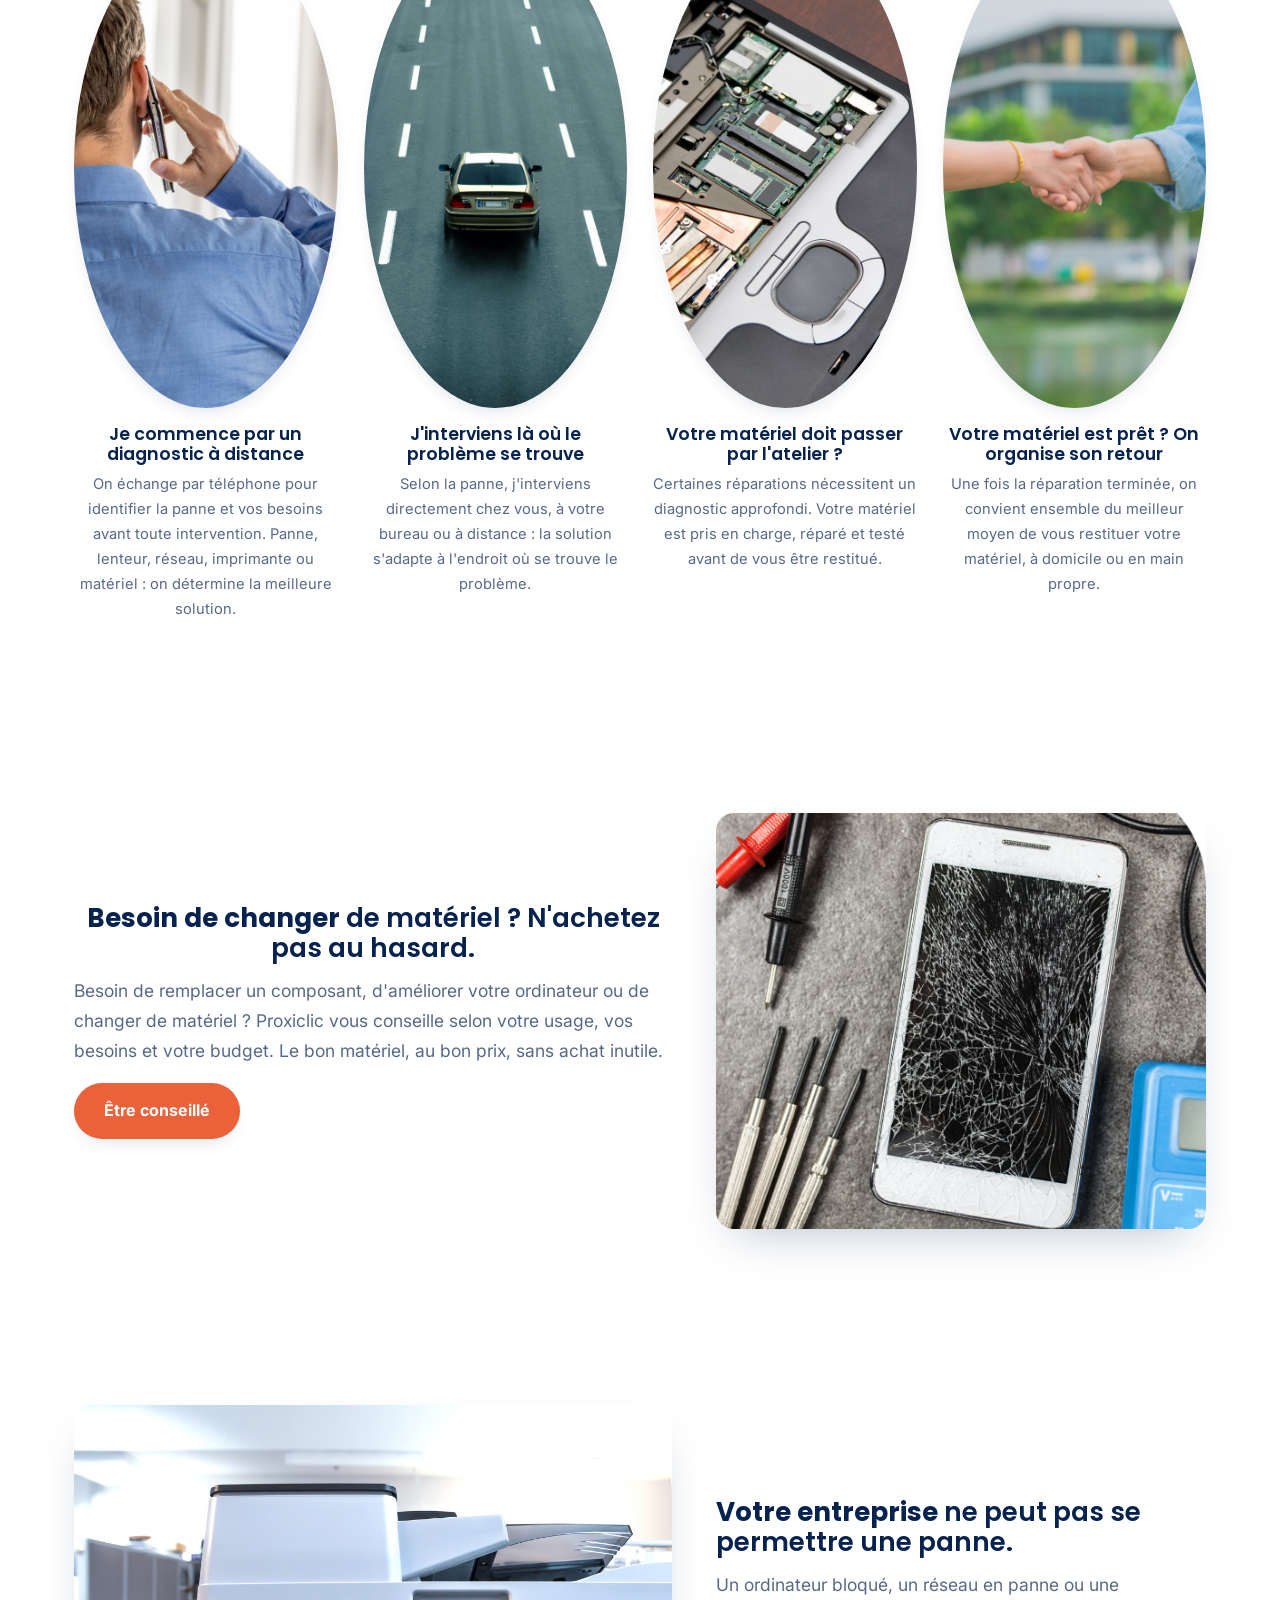
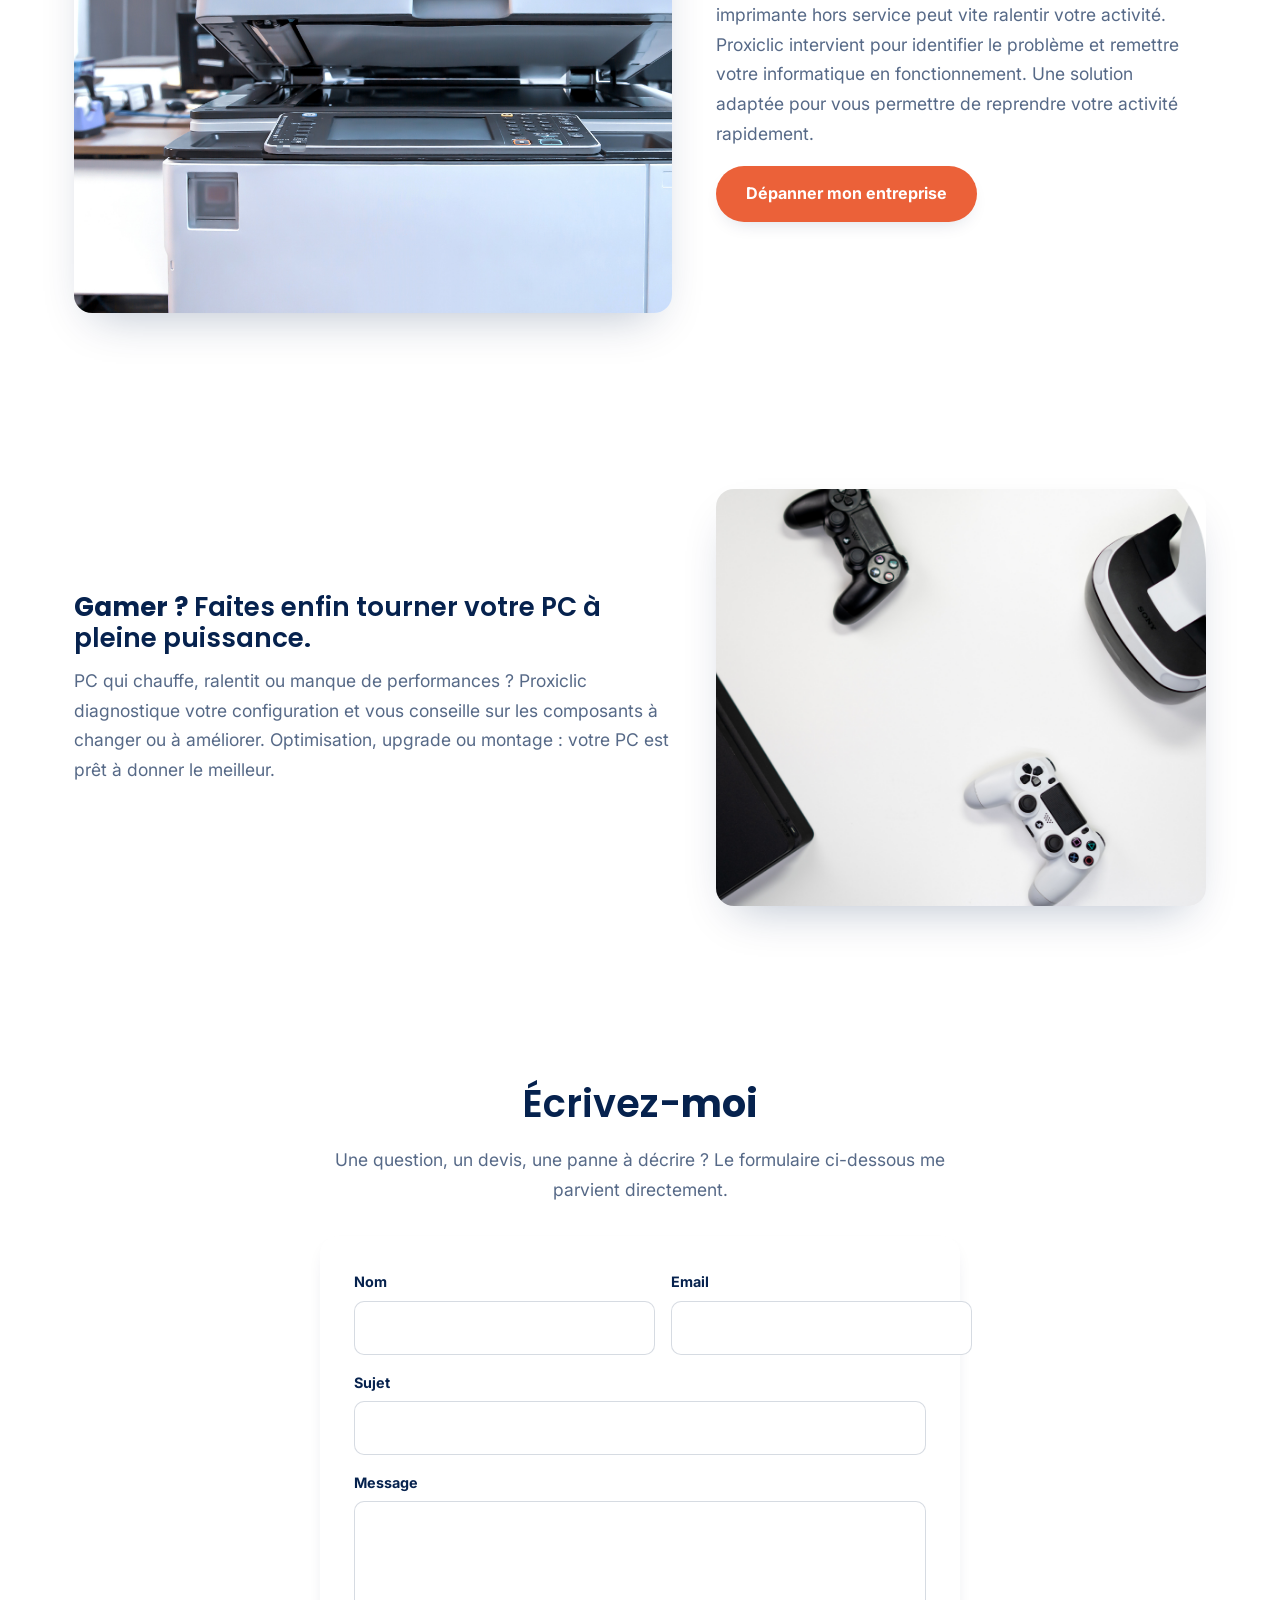
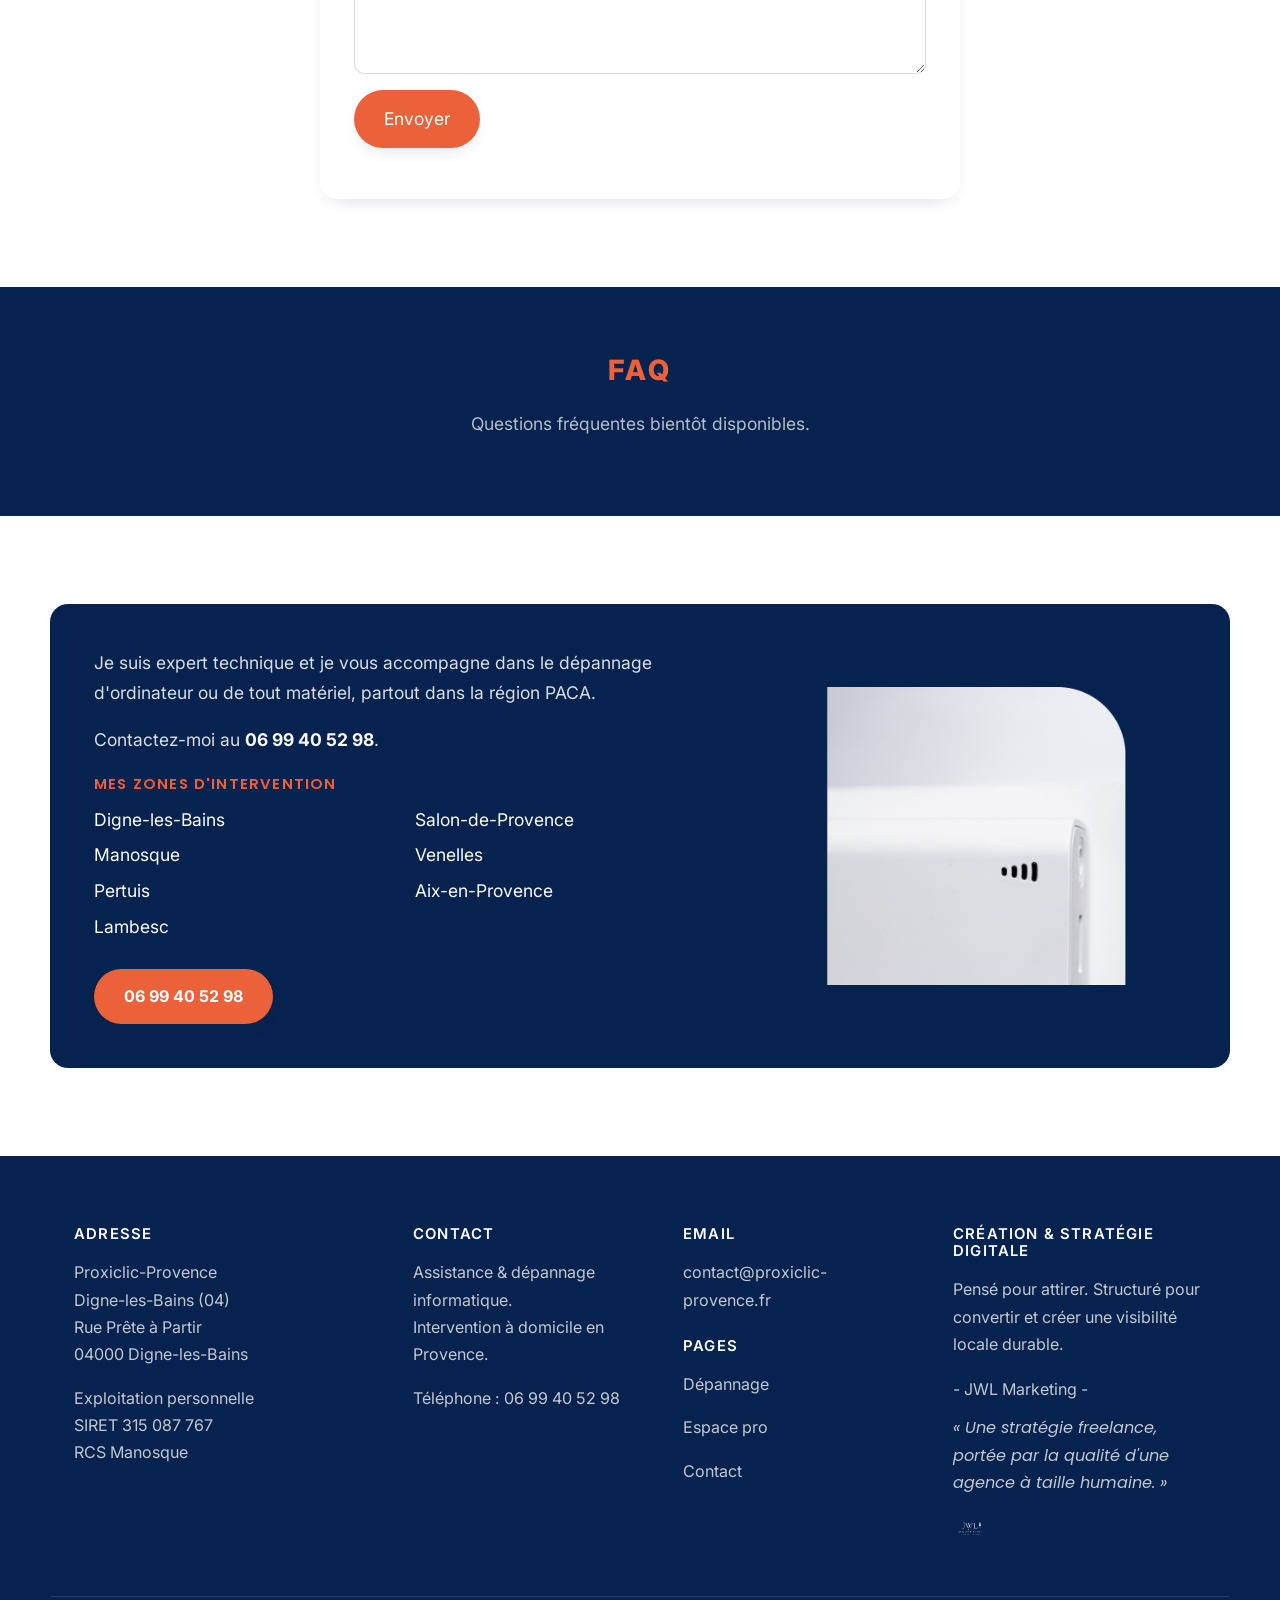
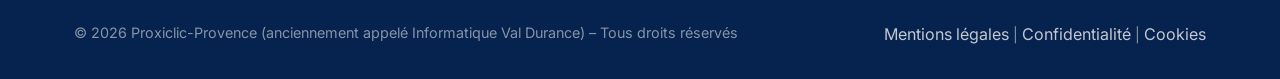
==== commit fac01bc7: "Tous les CTA (btn-marine) en orange, image Qui est Proxiclic plus petite avec ratio naturel" ====
--- a/index.html
+++ b/index.html
@@ -886,7 +886,7 @@
   <!-- ===== QUI EST PROXICLIC ===== -->
   <section class="section">
     <div class="container produit-grid">
-      <img src="assets/images/mascotte-renard-reflexion.png" alt="Mascotte Proxiclic en pleine réflexion">
+      <img src="assets/images/mascotte-renard-reflexion.png" alt="Mascotte Proxiclic en pleine réflexion" class="mascotte-contenue">
       <div>
         <h2 class="titre-centre">Qui est <strong>Proxiclic-Provence ?</strong></h2>
         <p>Proxiclic, c'est une entreprise que je dirige seul depuis bientôt 10 ans. J'accompagne particuliers et professionnels dans toute la région PACA. Dix ans d'expérience pour vous apporter des solutions rapides, concrètes et adaptées à chaque situation. Pas d'achat inutile. Pas de solution toute faite. Juste une expertise au service d'une informatique plus simple et plus sereine.</p>
--- a/assets/css/style.css
+++ b/assets/css/style.css
@@ -397,10 +397,11 @@
 }
 .btn-orange:hover{ background:var(--orange-dark); transform:translateY(-1px); }
 .btn-marine{
-  background:var(--nuit); color:#fff; padding:14px 30px; border-radius:99px;
+  background:var(--orange); color:#fff; padding:14px 30px; border-radius:99px;
   font-weight:700; font-size:.92rem; text-decoration:none; display:inline-block; transition:.15s;
-}
-.btn-marine:hover{ background:var(--bleu); transform:translateY(-1px); }
+  box-shadow:var(--ombre-sm);
+}
+.btn-marine:hover{ background:var(--orange-dark); transform:translateY(-1px); }
 .hero-stars{ color:#FFC53D; font-size:1.3rem; letter-spacing:3px; text-decoration:none; display:inline-block; cursor:pointer; transition:.15s; }
 .hero-stars:hover{ transform:scale(1.05); }
 @media (max-width:860px){ .hero-stars{ justify-content:center; display:flex; } }
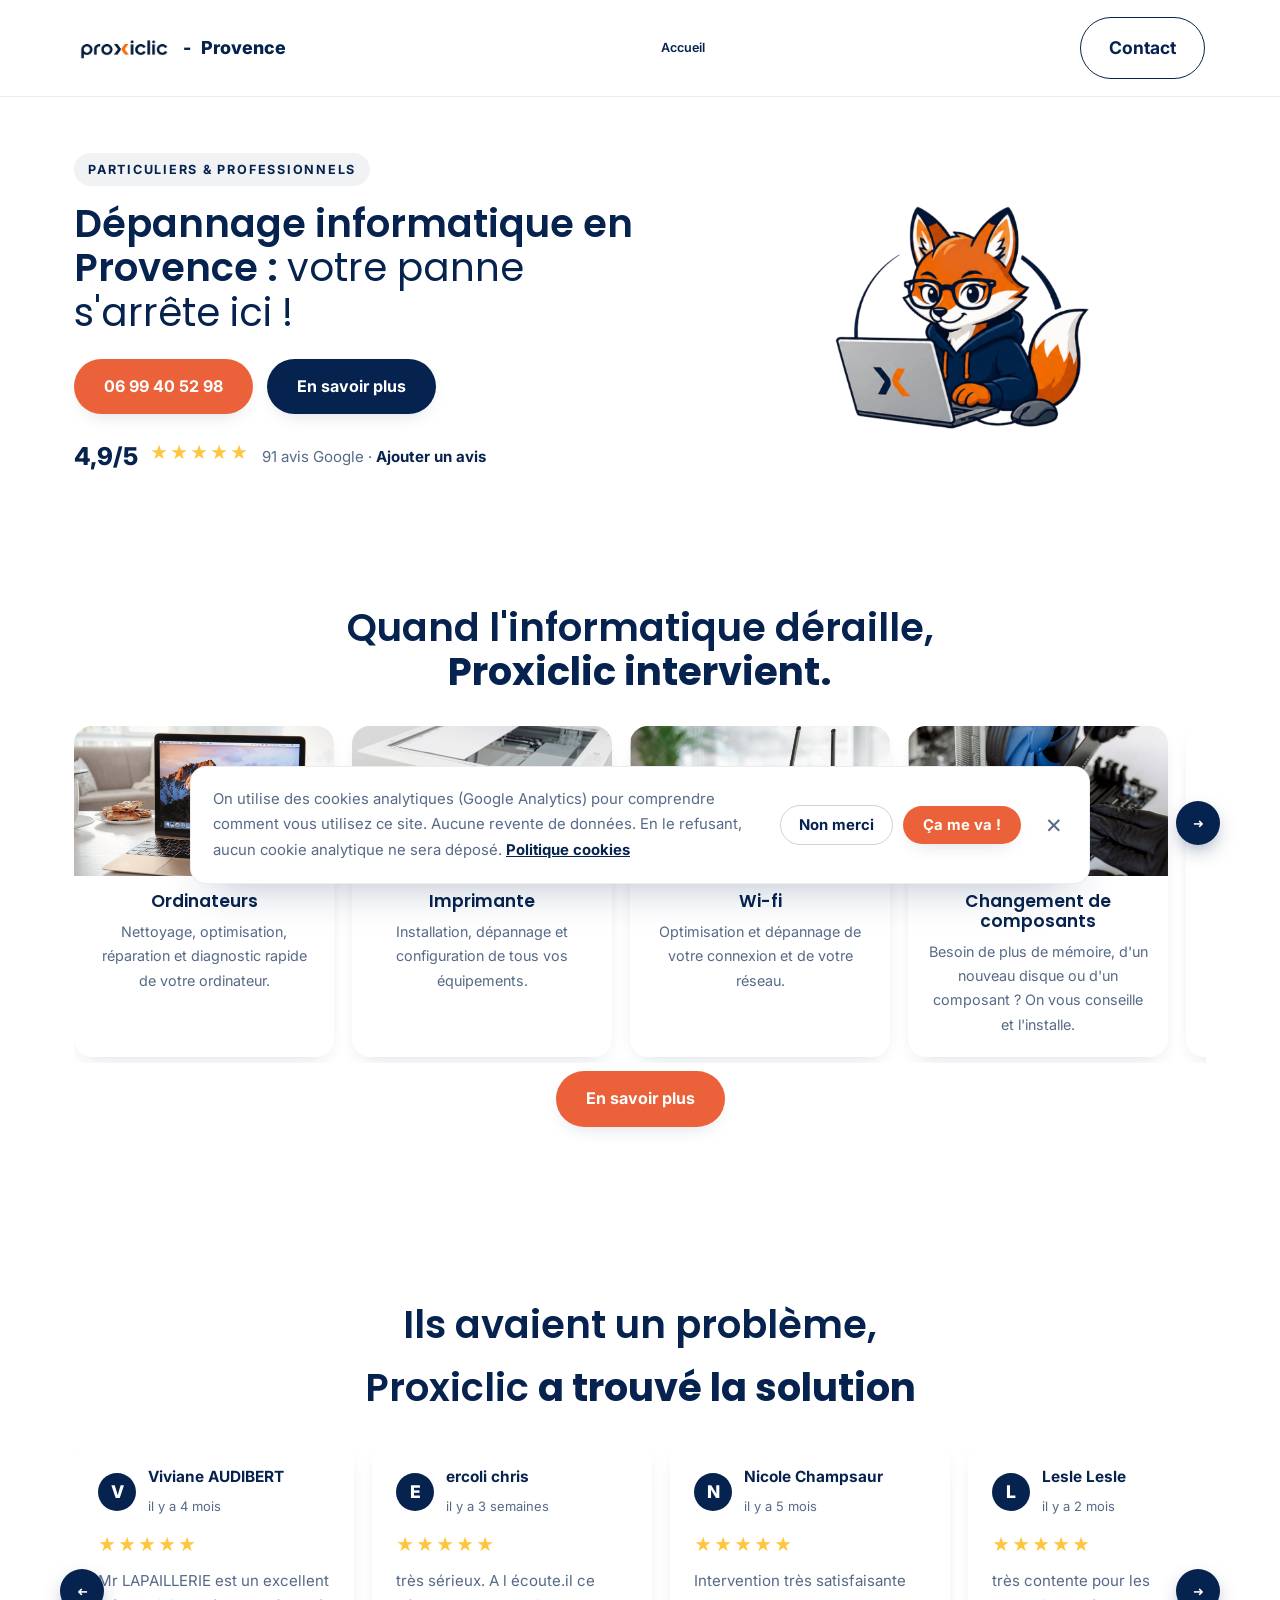
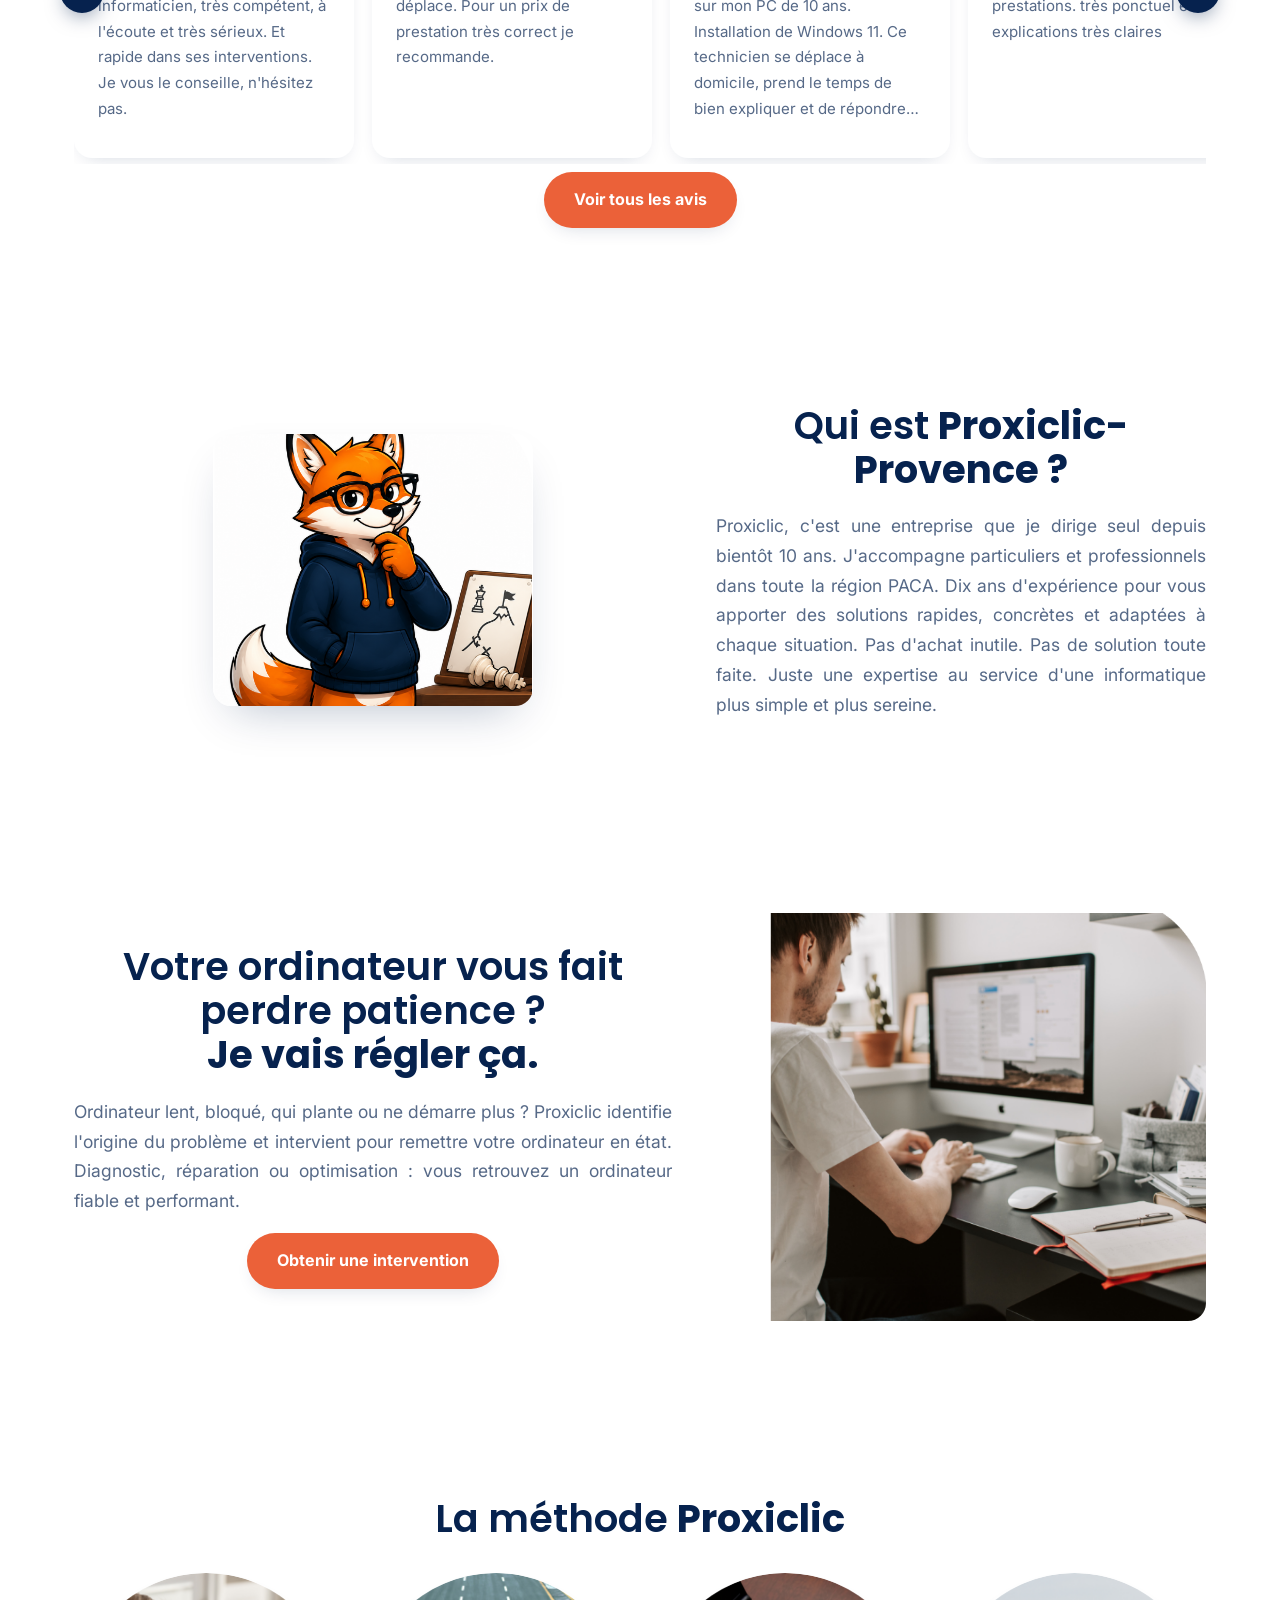
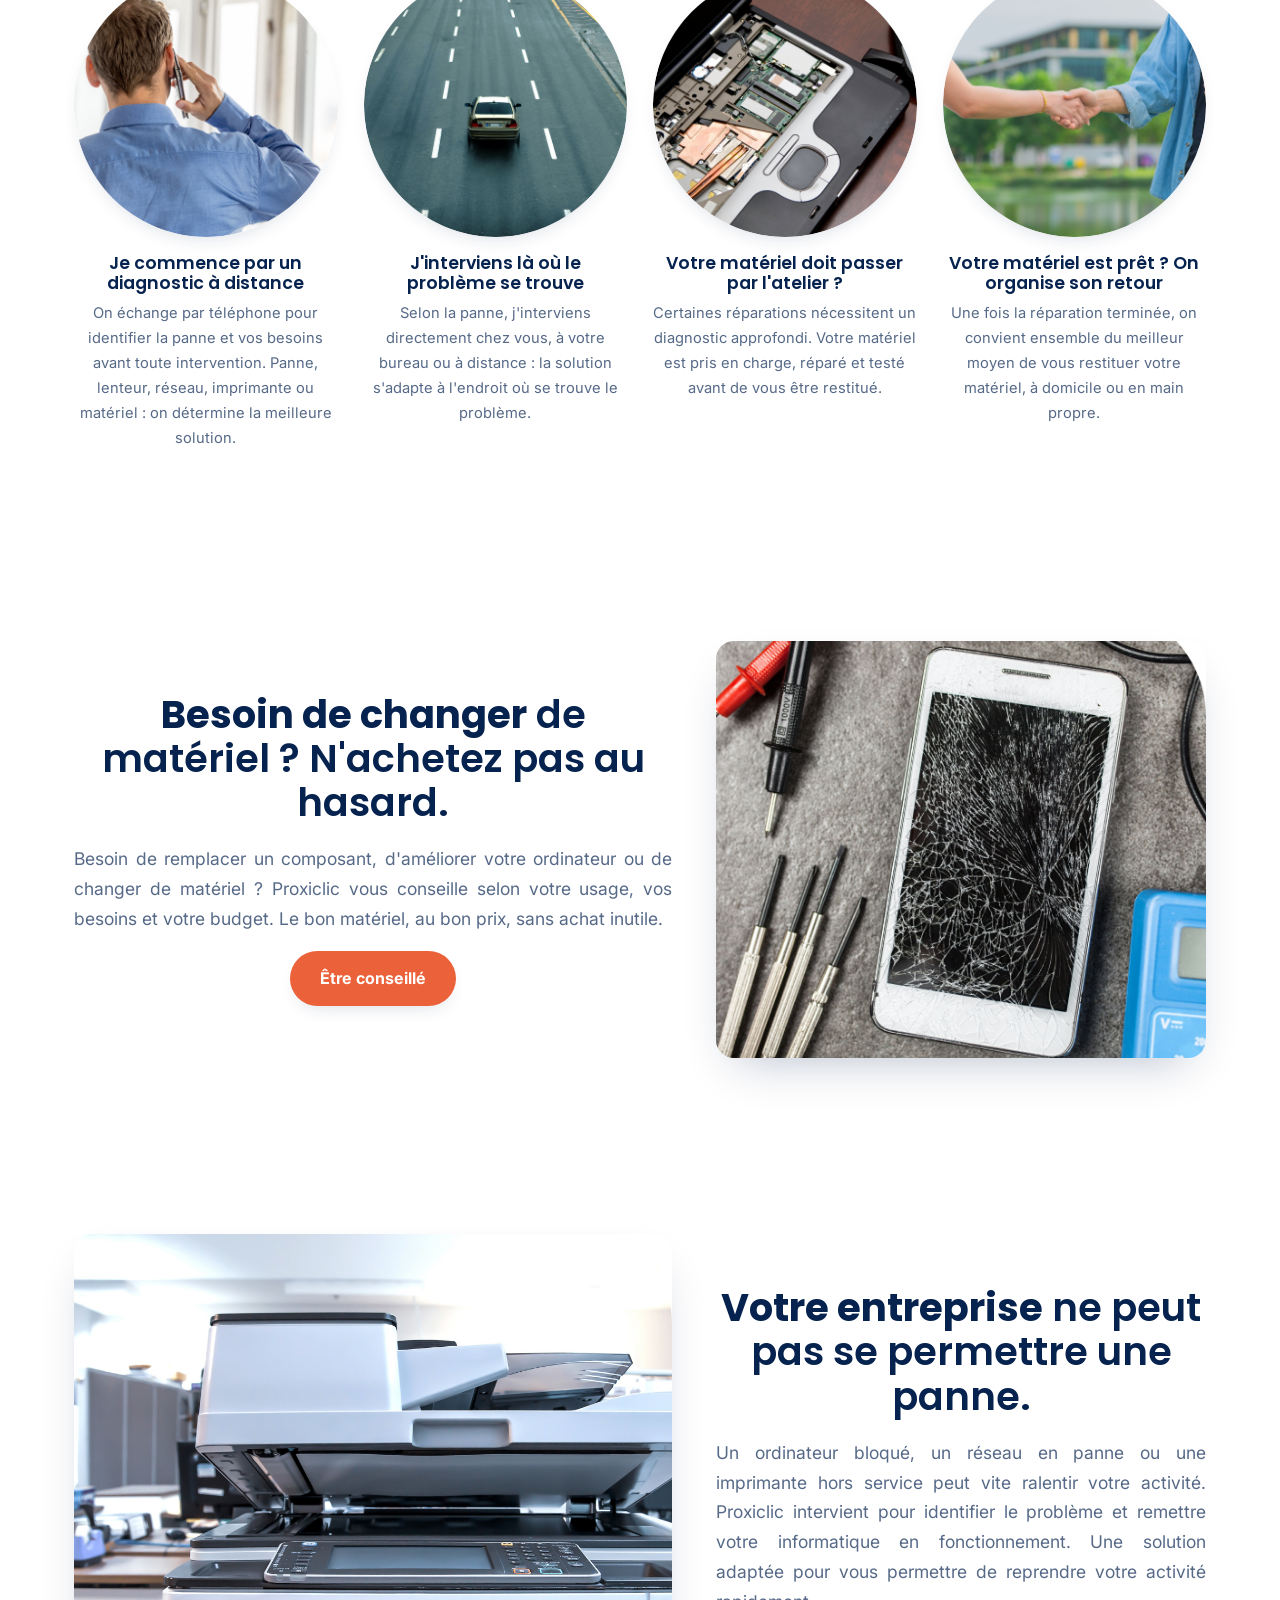
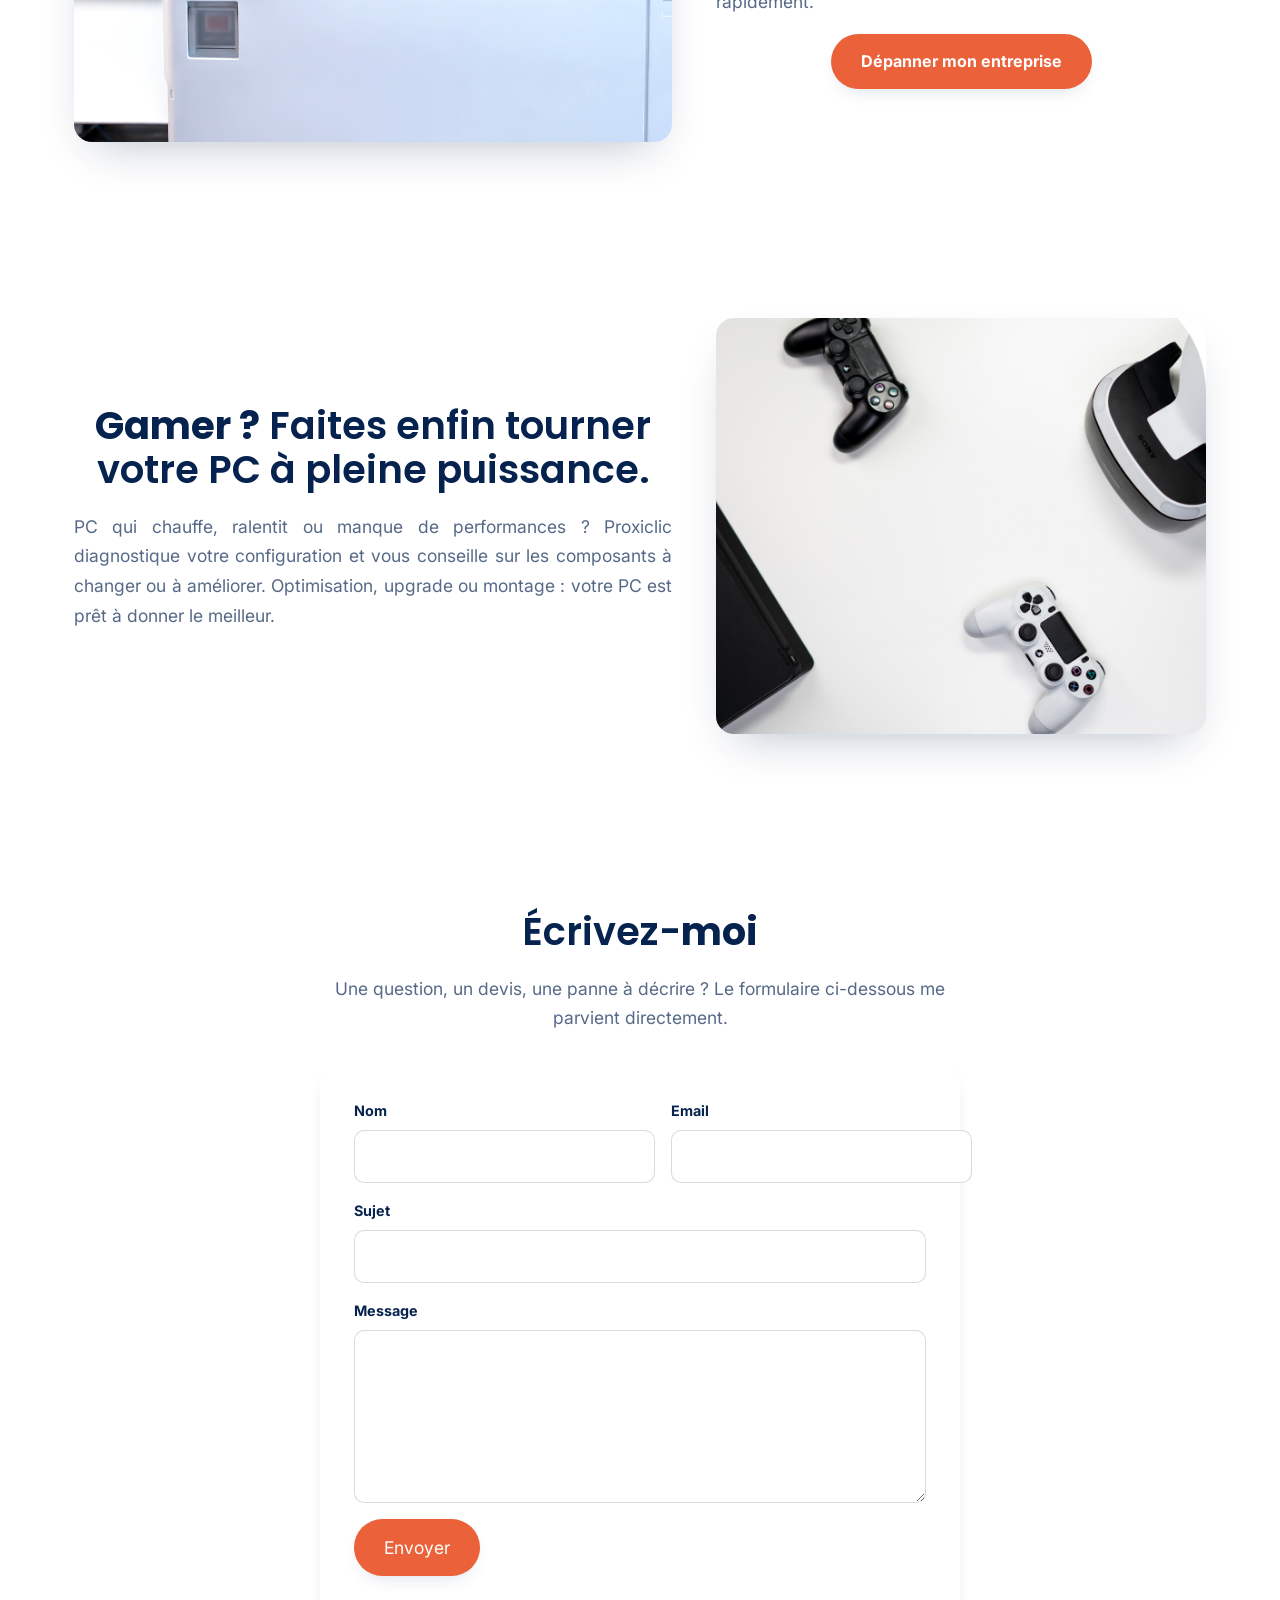
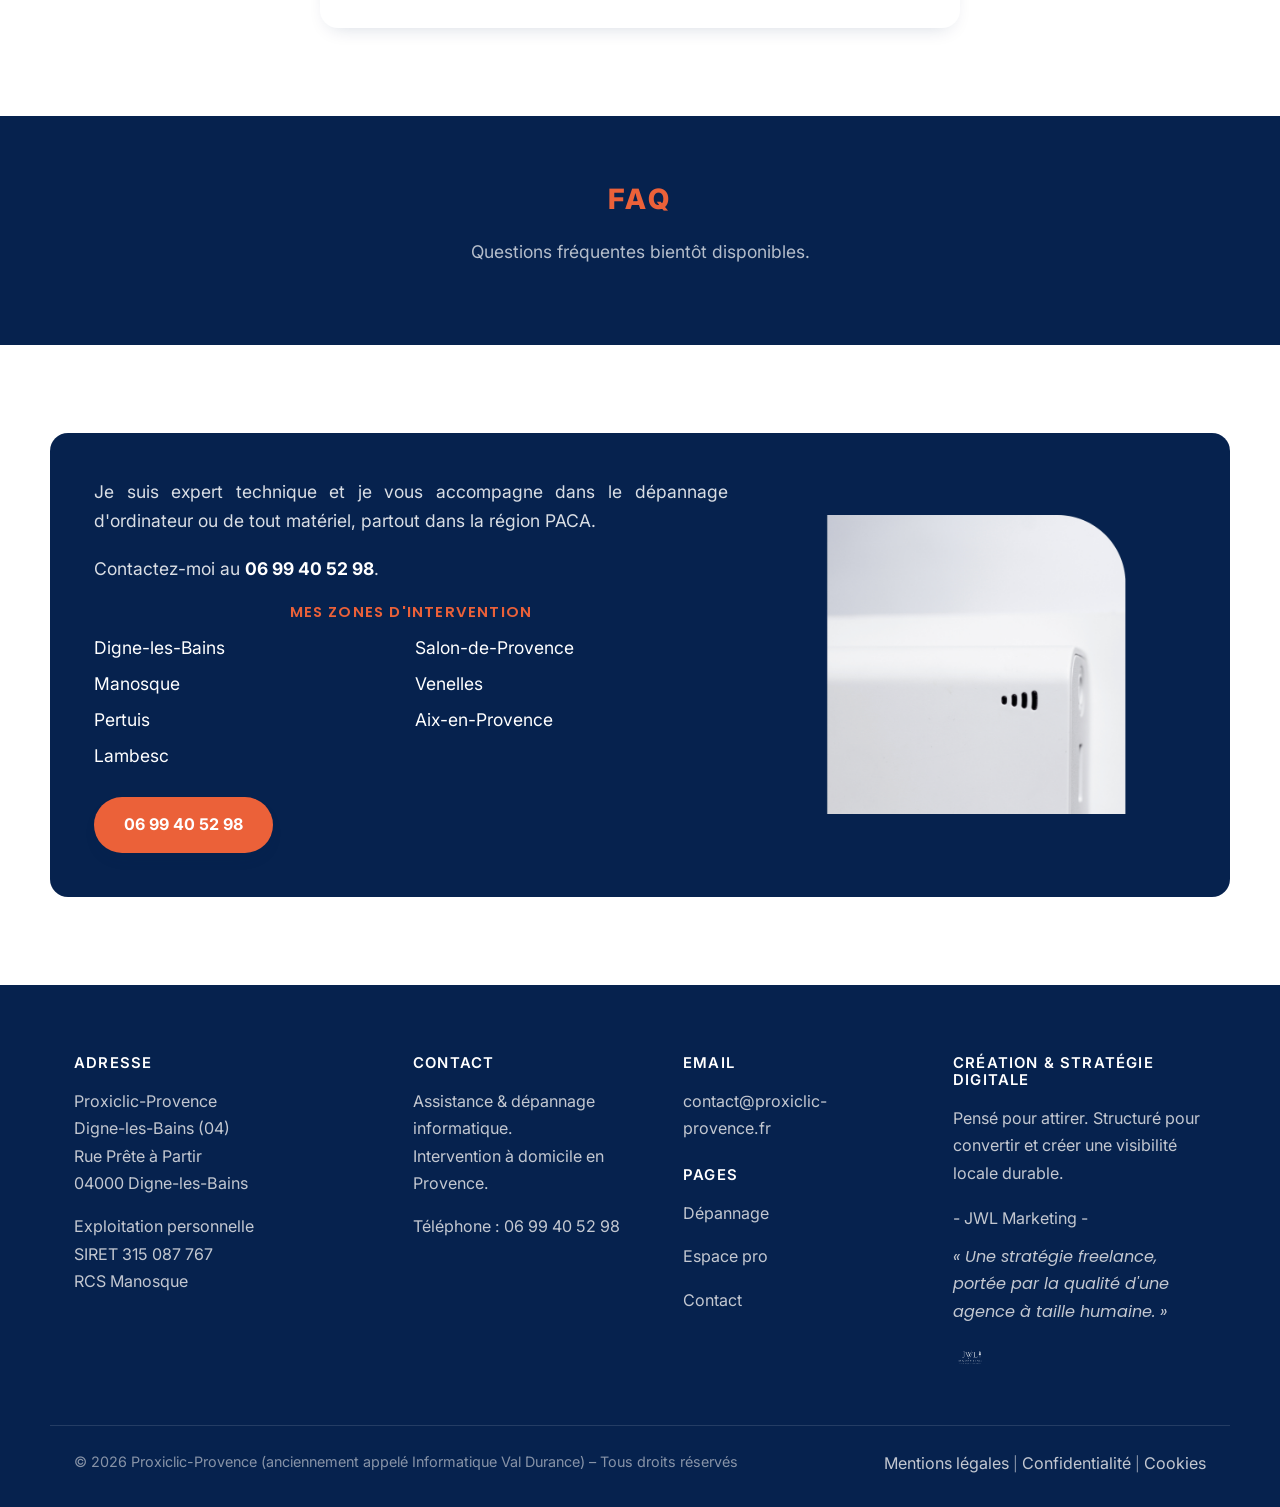
==== commit a1a7fd9b: "Centre le titre La methode Proxiclic, justifie les paragraphes (au lieu de centres), garde les titre" ====
--- a/index.html
+++ b/index.html
@@ -910,7 +910,7 @@
   <!-- ===== METHODE ===== -->
   <section class="section alt">
     <div class="container">
-      <div class="section-head">
+      <div class="section-head section-head-centre">
         <h2>La méthode <strong>Proxiclic</strong></h2>
       </div>
       <div class="methode-grid">
--- a/assets/css/style.css
+++ b/assets/css/style.css
@@ -40,6 +40,7 @@
   margin:0 0 .5em;
   font-weight:600;
 }
+h2{ font-size:clamp(1.7rem, 3vw, 2.4rem); }
 p{ margin:0 0 1em; color:var(--texte-doux); }
 a{ color:inherit; text-decoration:none; }
 img{ max-width:100%; display:block; border-radius:var(--rayon-sm); }
@@ -53,6 +54,14 @@
 }
 .poids-leger{ font-weight:400; }
 .titre-centre{ text-align:center; }
+
+/* Tous les titres/CTA sont centres, sauf le hero (voir .hero-nouveau / .pro-hero) */
+.produit-grid > div h2, .confiance-grid > div h2{ text-align:center; }
+.produit-grid > div p, .confiance-grid > div p{ text-align:justify; }
+.produit-grid > div .btn-orange, .produit-grid > div .btn-marine,
+.confiance-grid > div .btn-orange, .confiance-grid > div .btn-marine{ display:table; margin-left:auto; margin-right:auto; }
+.zones-band h3{ text-align:center; }
+.zones-band p{ text-align:justify; }
 
 /* Header — collé pleine largeur au repos, se condense en pastille flottante au scroll */
 .site-header{
@@ -402,6 +411,8 @@
   box-shadow:var(--ombre-sm);
 }
 .btn-marine:hover{ background:var(--orange-dark); transform:translateY(-1px); }
+.hero-actions-v2 .btn-marine{ background:var(--nuit); }
+.hero-actions-v2 .btn-marine:hover{ background:var(--bleu); }
 .hero-stars{ color:#FFC53D; font-size:1.3rem; letter-spacing:3px; text-decoration:none; display:inline-block; cursor:pointer; transition:.15s; }
 .hero-stars:hover{ transform:scale(1.05); }
 @media (max-width:860px){ .hero-stars{ justify-content:center; display:flex; } }
@@ -445,7 +456,6 @@
 }
 @media (max-width:860px){ .confiance-grid{ grid-template-columns:1fr; text-align:center; } }
 .confiance-grid img{ border-radius:var(--rayon); width:100%; }
-.confiance-grid h2{ font-size:1.6rem; }
 .confiance-grid h2 strong{ display:block; color:var(--nuit); font-weight:700; }
 
 /* ── Produit blanc ── */
@@ -501,7 +511,6 @@
 }
 @media (max-width:860px){ .qui-grid{ grid-template-columns:1fr; text-align:center; } }
 .qui-grid img{ max-width:320px; margin:0 auto; width:100%; }
-.qui-grid h2{ font-size:1.7rem; }
 .qui-grid h2 strong{ display:block; color:var(--nuit); font-weight:700; }
 
 /* ── Méthode ── */
@@ -510,7 +519,7 @@
 @media (max-width:560px){ .methode-grid{ grid-template-columns:1fr; } }
 .methode-card{ text-align:center; }
 .methode-card img{
-  width:480px; height:480px; max-width:100%; border-radius:50%; object-fit:cover; margin:0 auto 16px;
+  width:282px; max-width:100%; aspect-ratio:1/1; border-radius:50%; object-fit:cover; margin:0 auto 16px;
   box-shadow:var(--ombre-sm);
 }
 .methode-card h3{ font-size:1rem; margin-bottom:8px; }
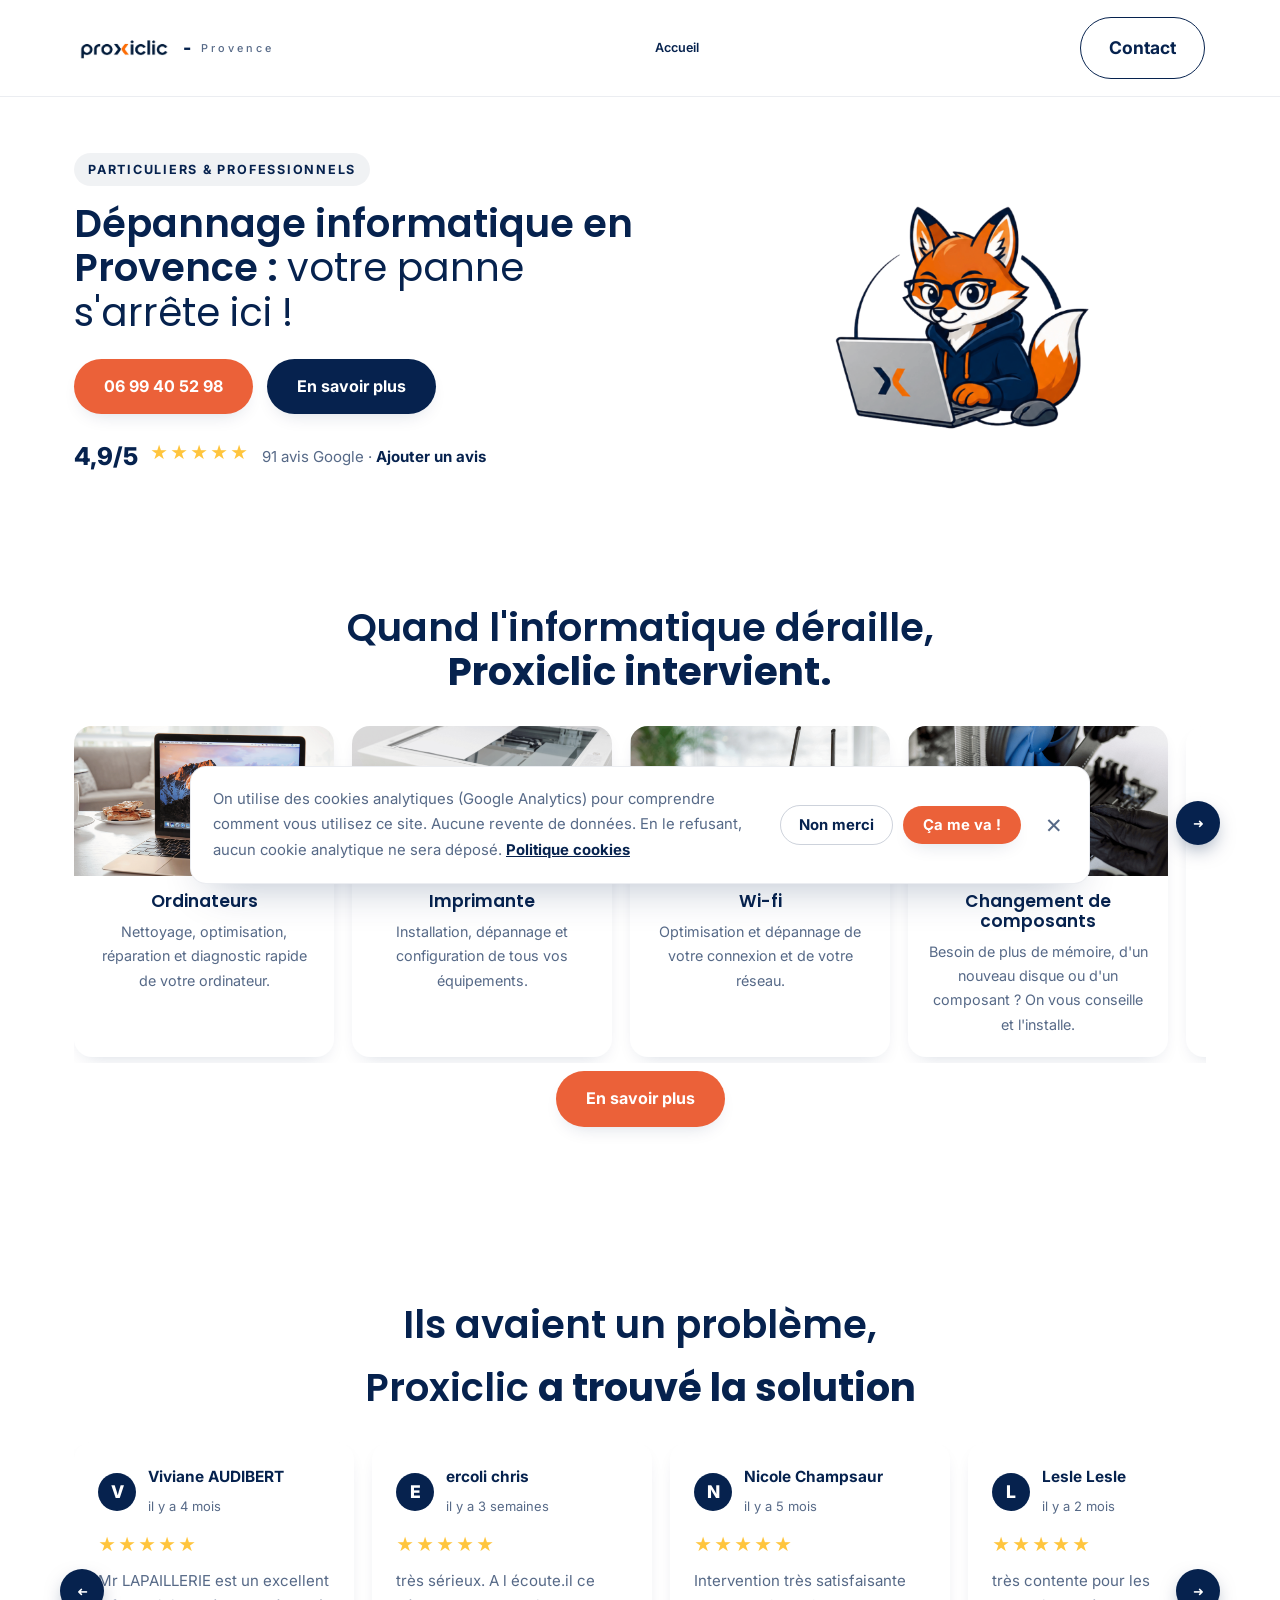
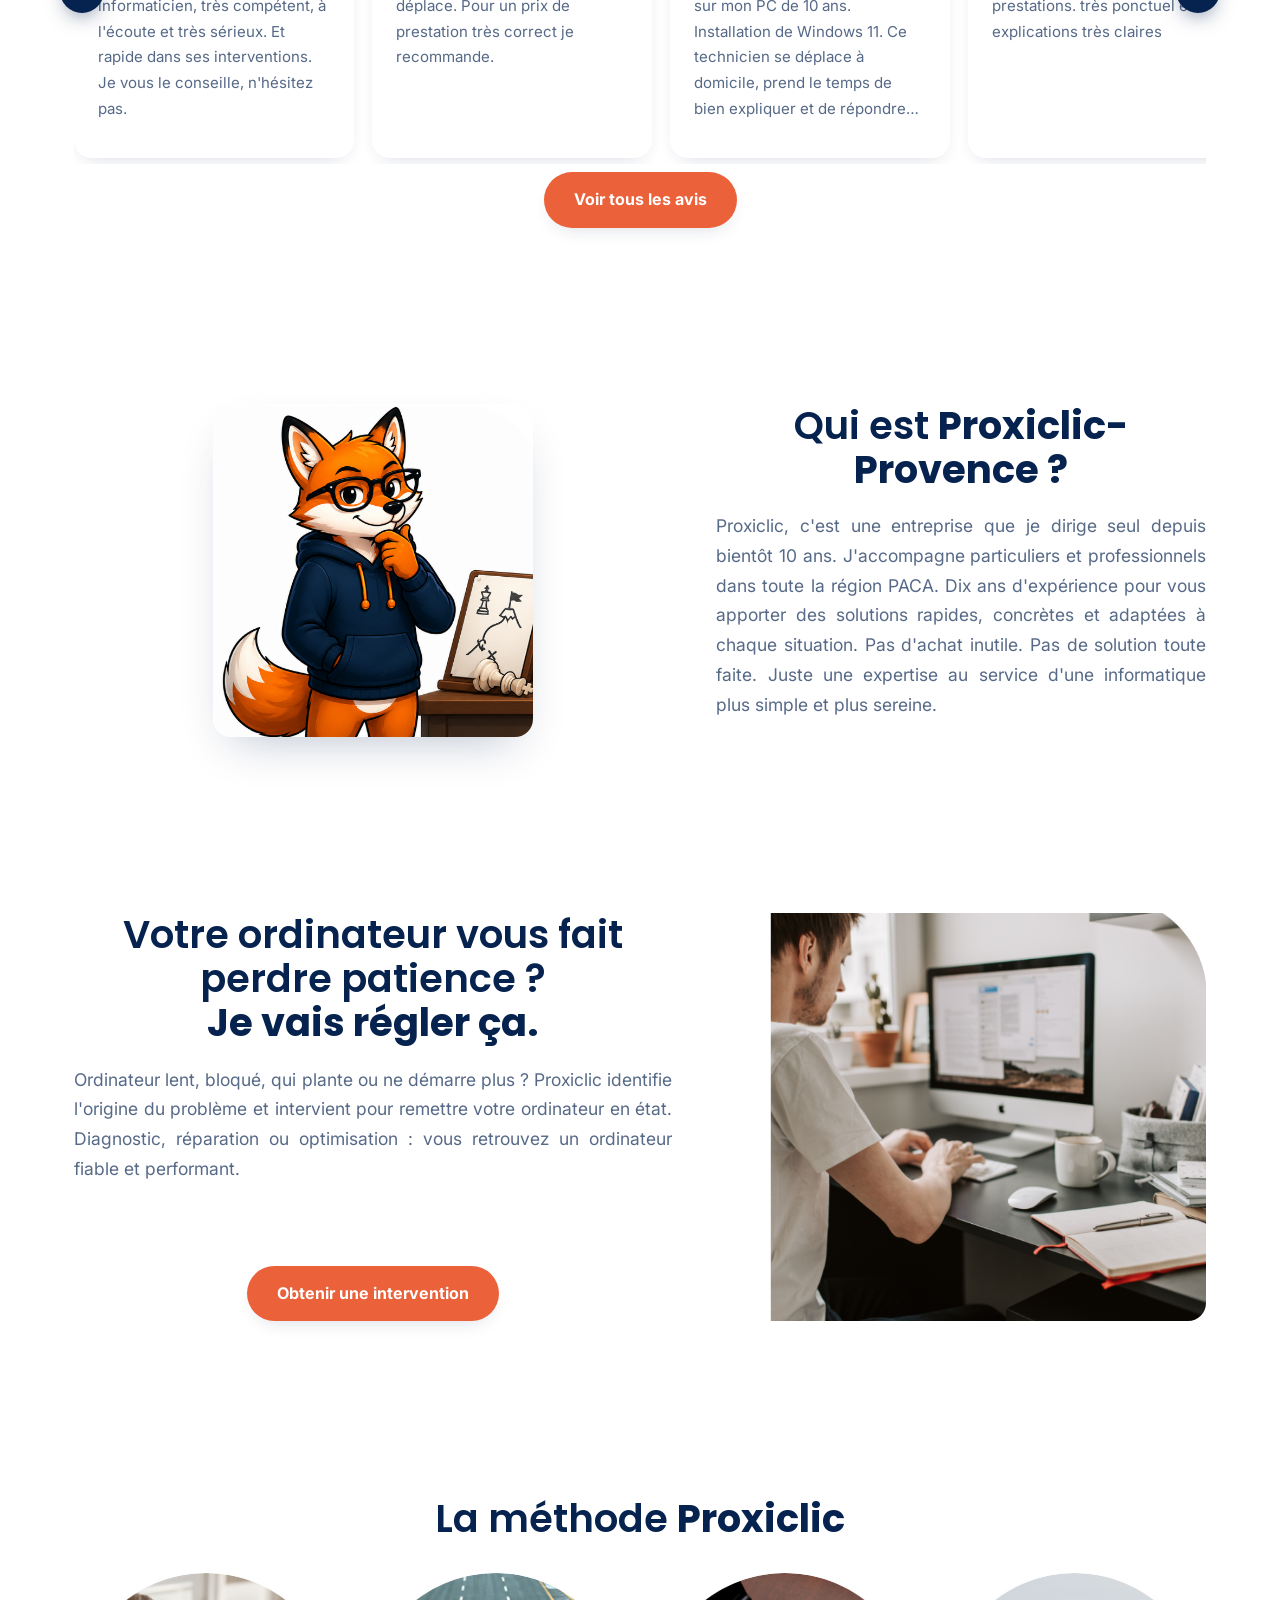
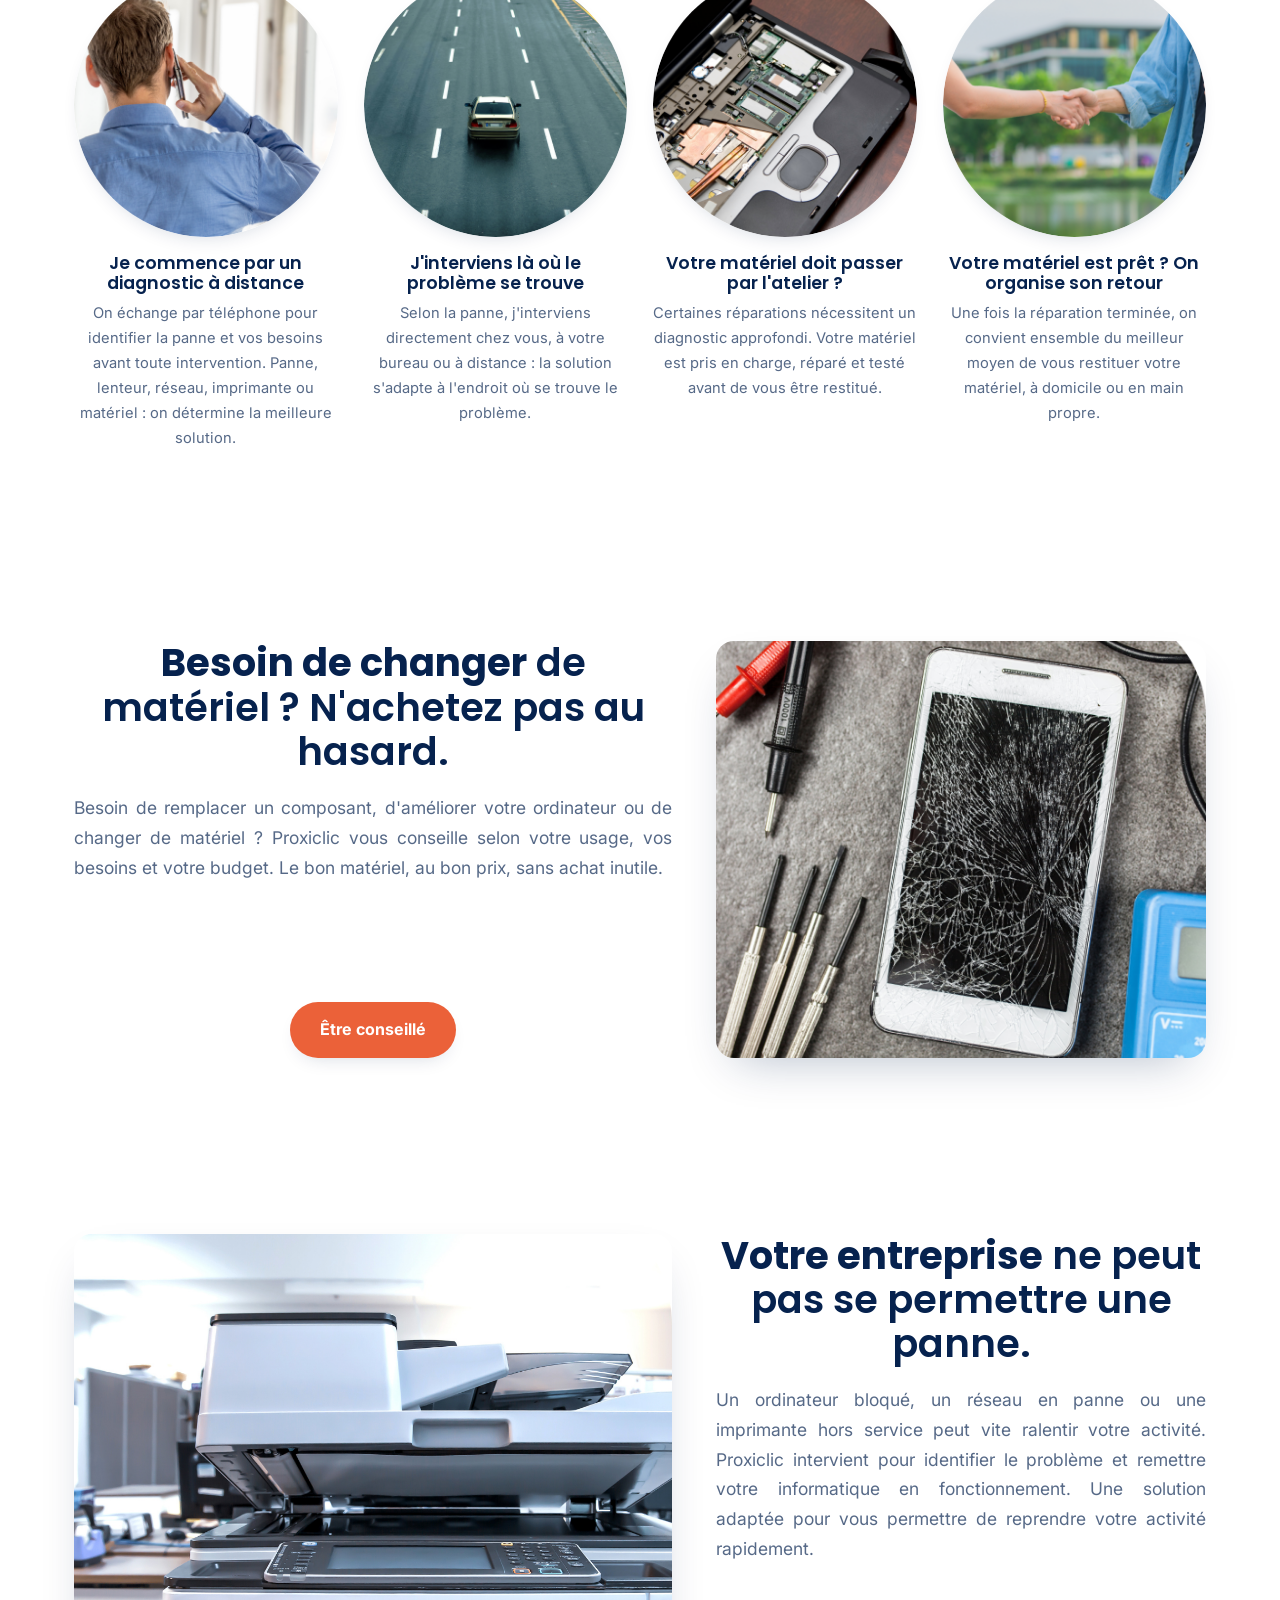
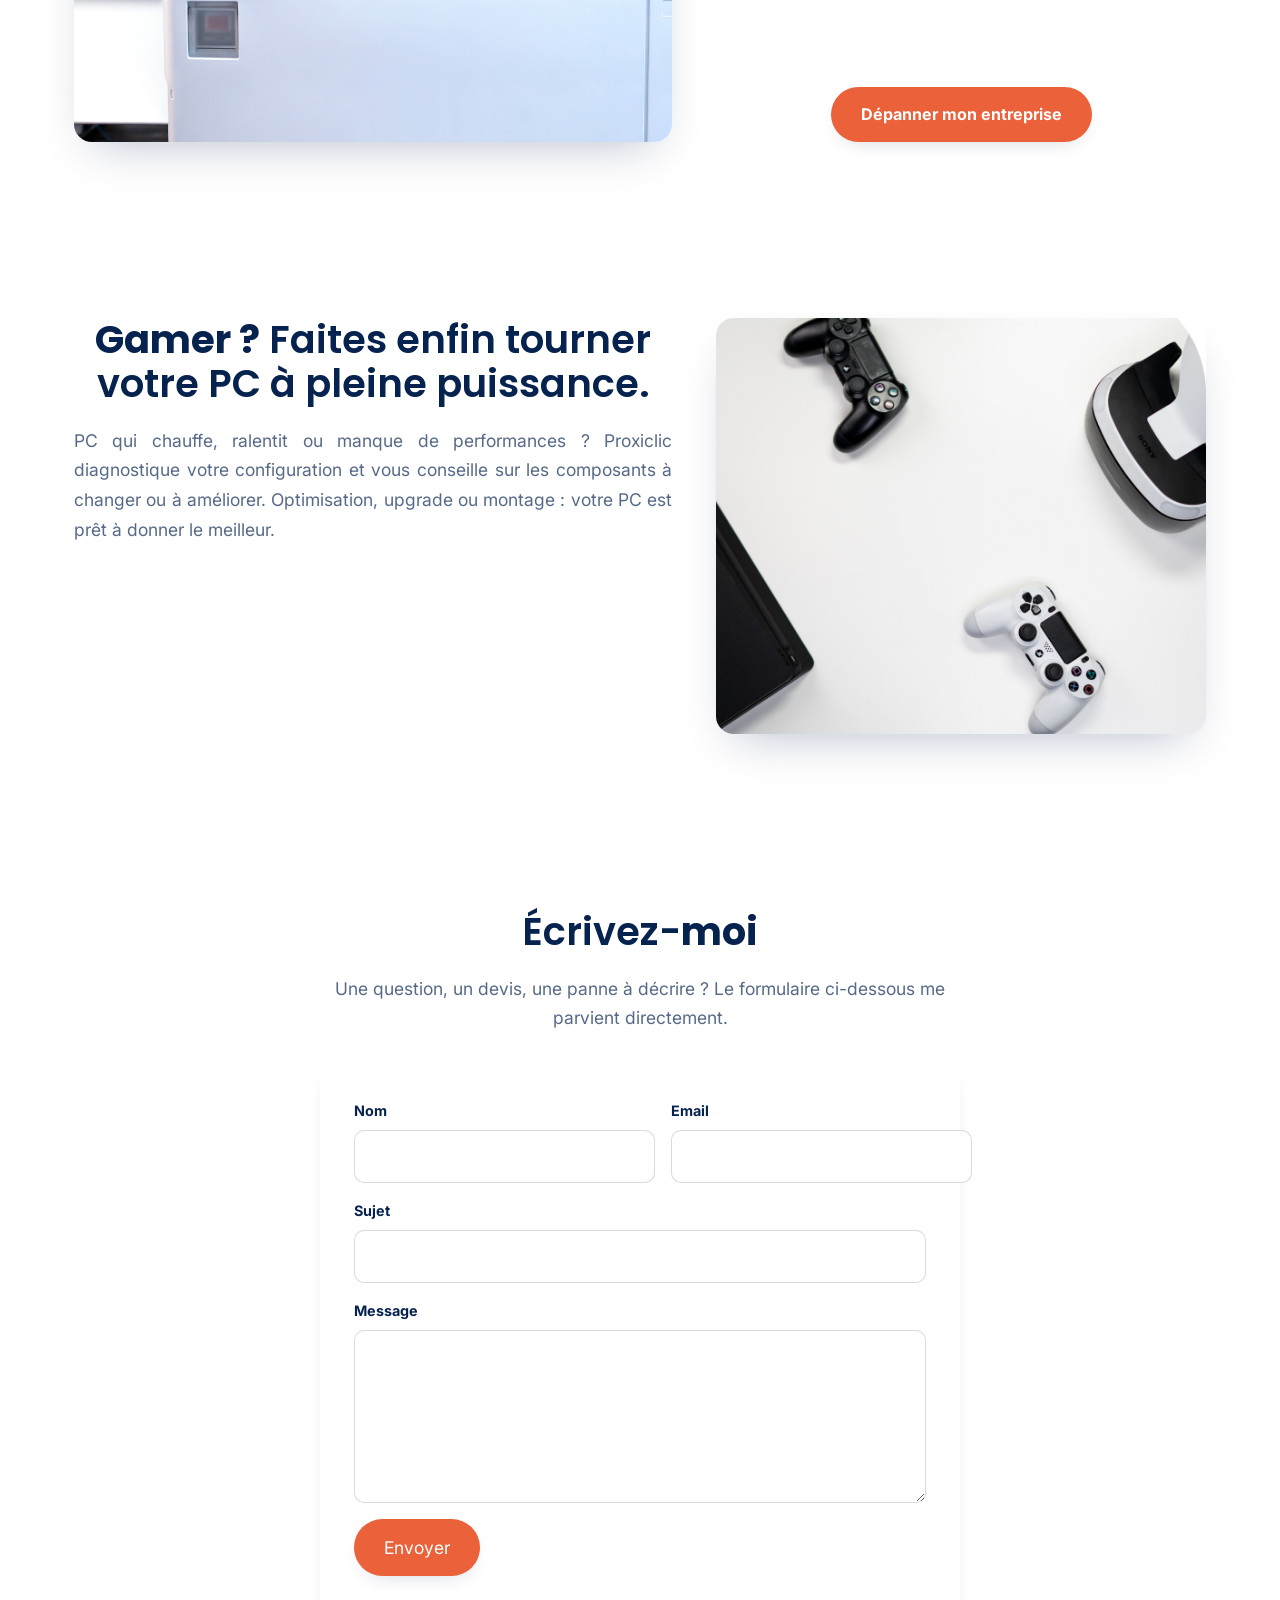
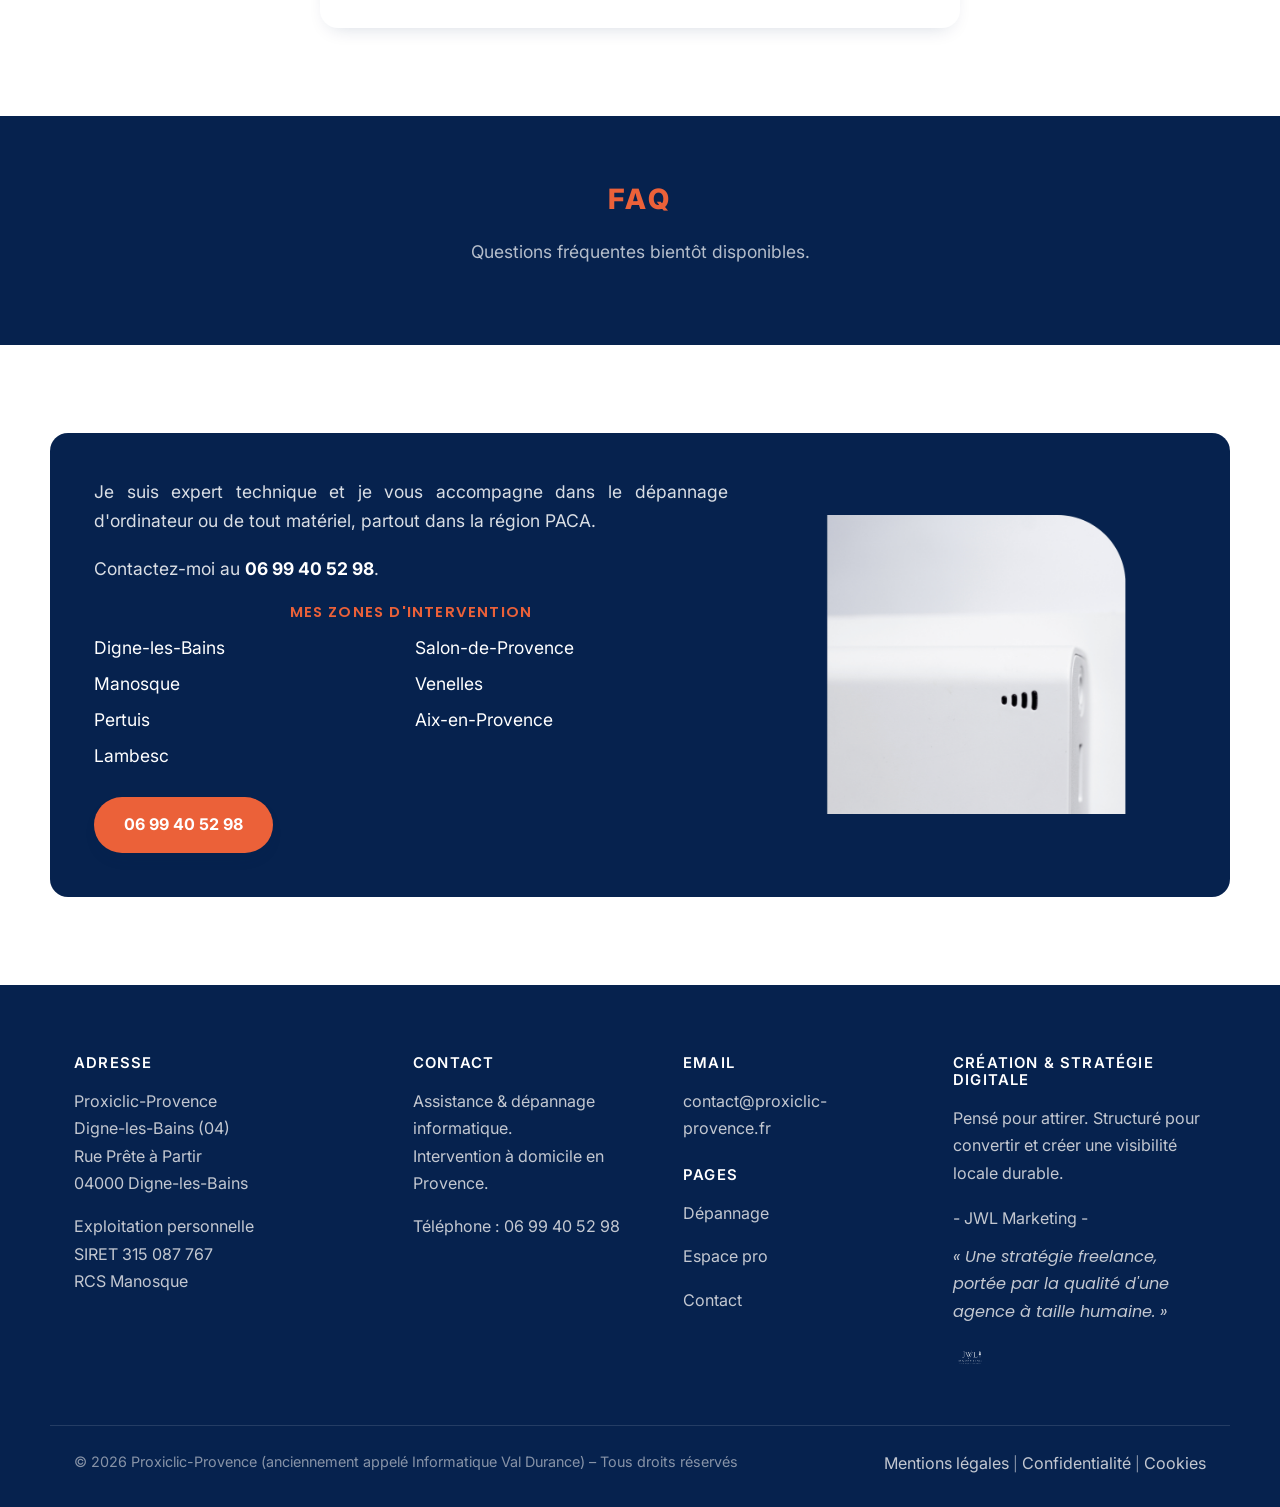
==== commit e43f5cb2: "Remet Provence en petite taille dans le header" ====
--- a/index.html
+++ b/index.html
@@ -41,7 +41,7 @@
     <a href="" class="brand">
       <img src="assets/images/proxixli-logo-digne-les-bains.jpeg" alt="Logo Proxiclic-Provence">
       <span> - </span>
-      <span>Provence</span>
+      <small>Provence</small>
     </a>
     <nav class="main-nav">
       <a href="">Accueil</a>
--- a/assets/css/style.css
+++ b/assets/css/style.css
@@ -59,7 +59,9 @@
 .produit-grid > div h2, .confiance-grid > div h2{ text-align:center; }
 .produit-grid > div p, .confiance-grid > div p{ text-align:justify; }
 .produit-grid > div .btn-orange, .produit-grid > div .btn-marine,
-.confiance-grid > div .btn-orange, .confiance-grid > div .btn-marine{ display:table; margin-left:auto; margin-right:auto; }
+.confiance-grid > div .btn-orange, .confiance-grid > div .btn-marine{
+  display:table; margin-left:auto; margin-right:auto; margin-top:auto;
+}
 .zones-band h3{ text-align:center; }
 .zones-band p{ text-align:justify; }
 
@@ -452,16 +454,18 @@
 
 /* ── Confiance (poignée de main) ── */
 .confiance-grid{
-  display:grid; grid-template-columns:1.1fr .9fr; gap:44px; align-items:center;
-}
+  display:grid; grid-template-columns:1.1fr .9fr; gap:44px; align-items:stretch;
+}
+.confiance-grid > div{ display:flex; flex-direction:column; }
 @media (max-width:860px){ .confiance-grid{ grid-template-columns:1fr; text-align:center; } }
 .confiance-grid img{ border-radius:var(--rayon); width:100%; }
 .confiance-grid h2 strong{ display:block; color:var(--nuit); font-weight:700; }
 
 /* ── Produit blanc ── */
 .produit-grid{
-  display:grid; grid-template-columns:1.1fr .9fr; gap:44px; align-items:center;
-}
+  display:grid; grid-template-columns:1.1fr .9fr; gap:44px; align-items:stretch;
+}
+.produit-grid > div{ display:flex; flex-direction:column; }
 @media (max-width:860px){ .produit-grid{ grid-template-columns:1fr; text-align:center; } }
 .produit-grid img{ border-radius:var(--rayon); width:100%; aspect-ratio:4/3.4; object-fit:cover; box-shadow:var(--ombre); }
 
